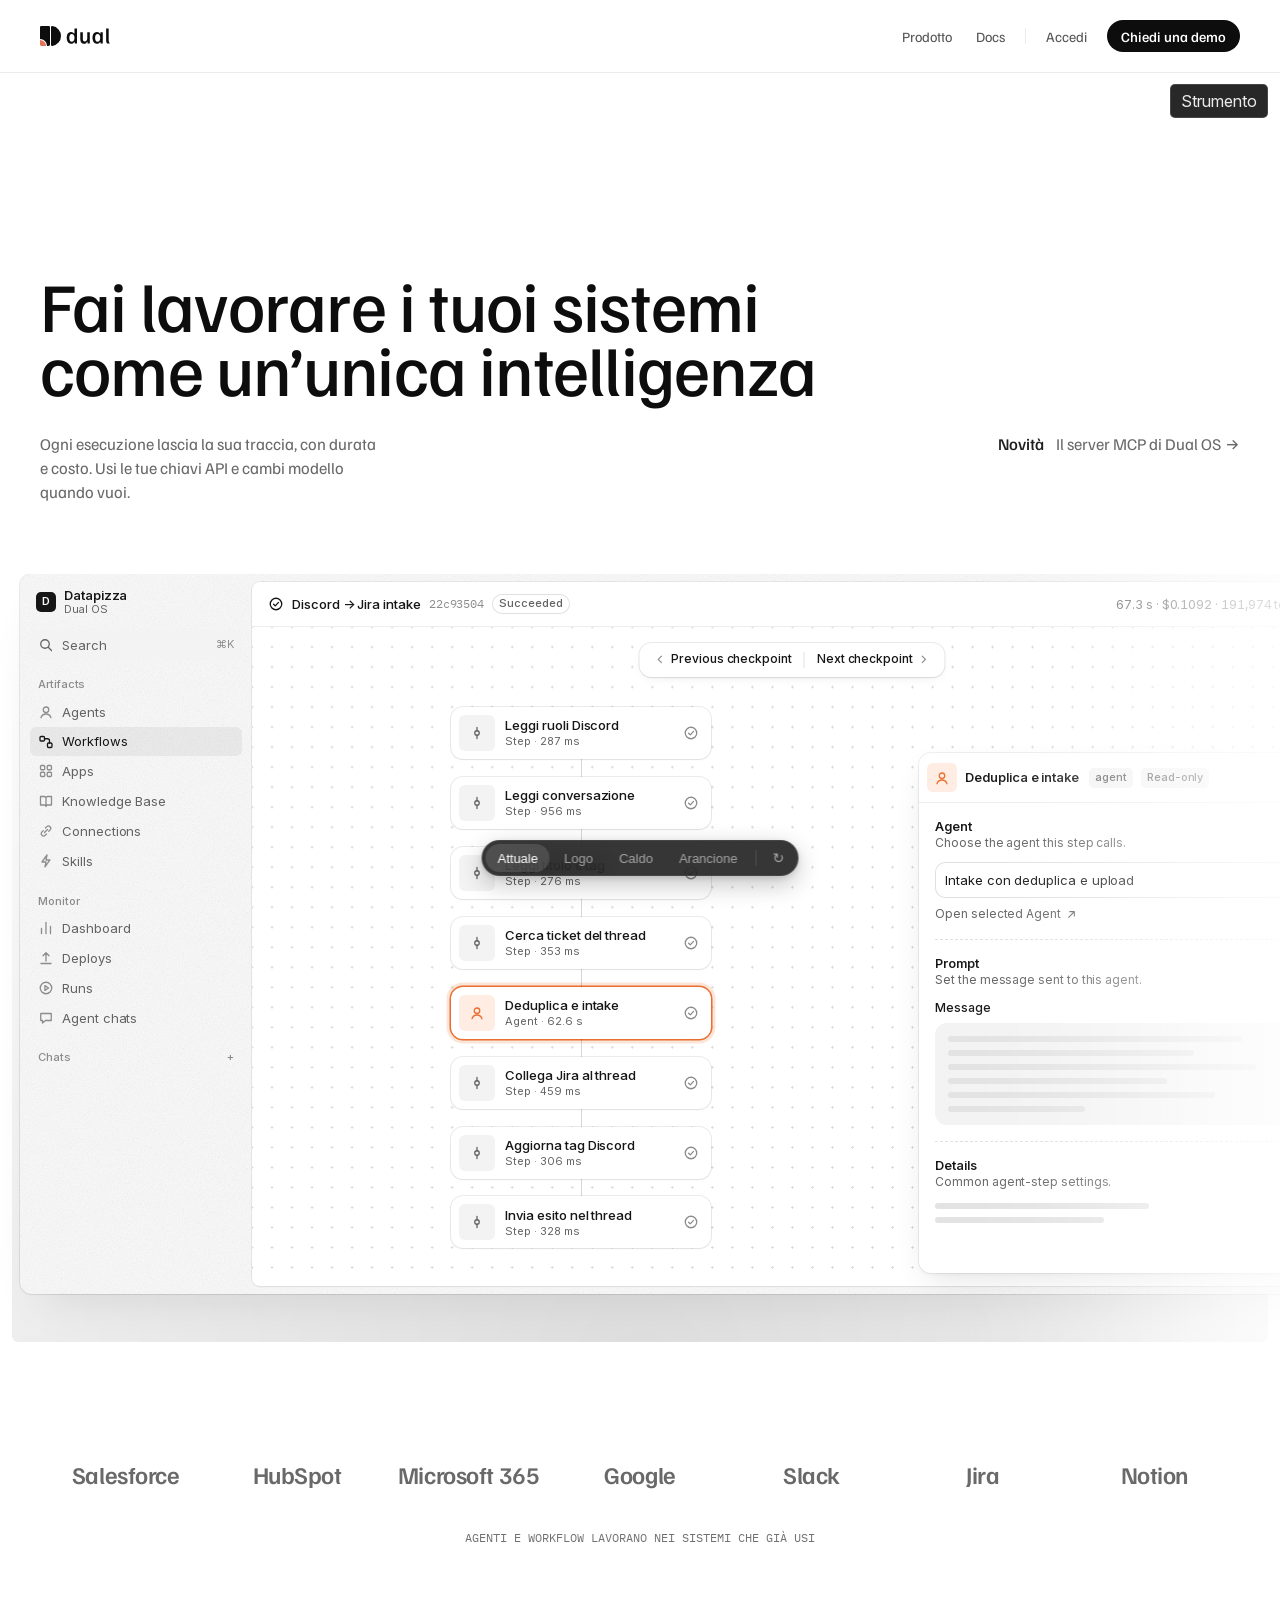
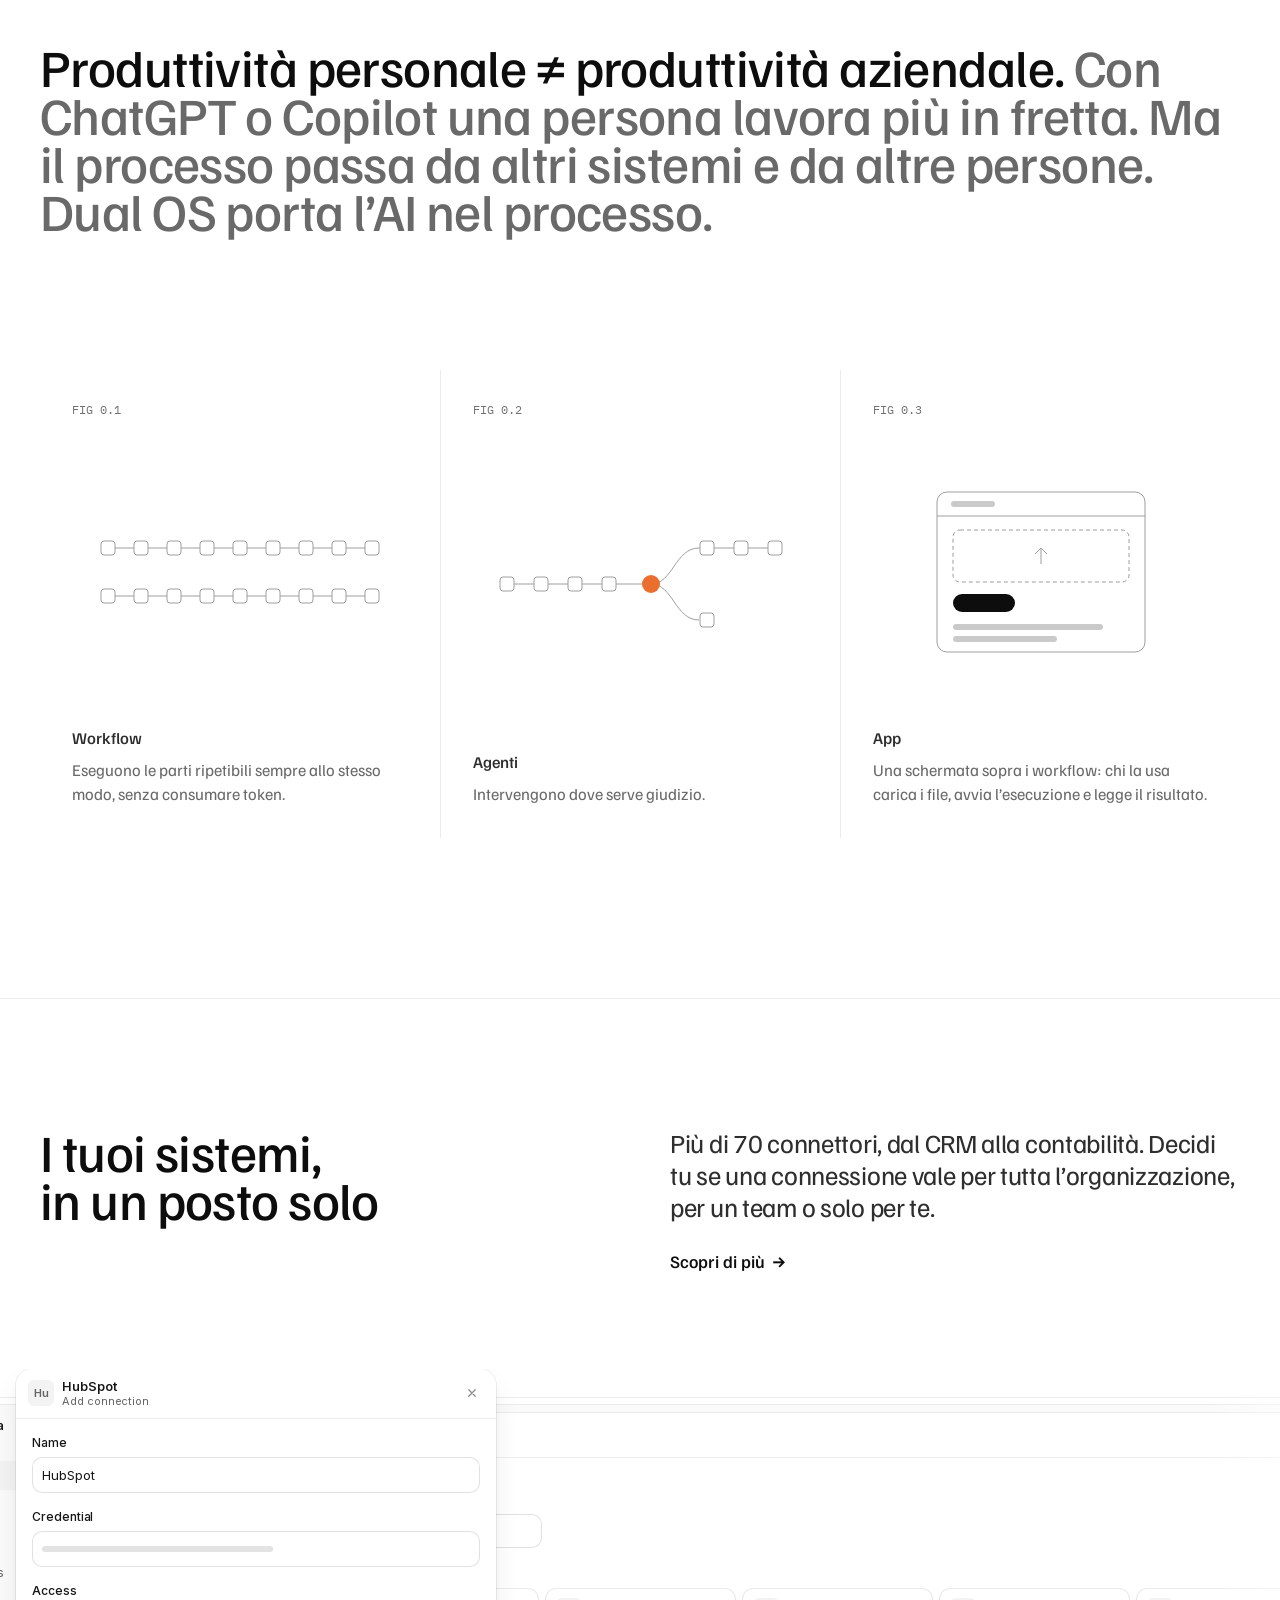
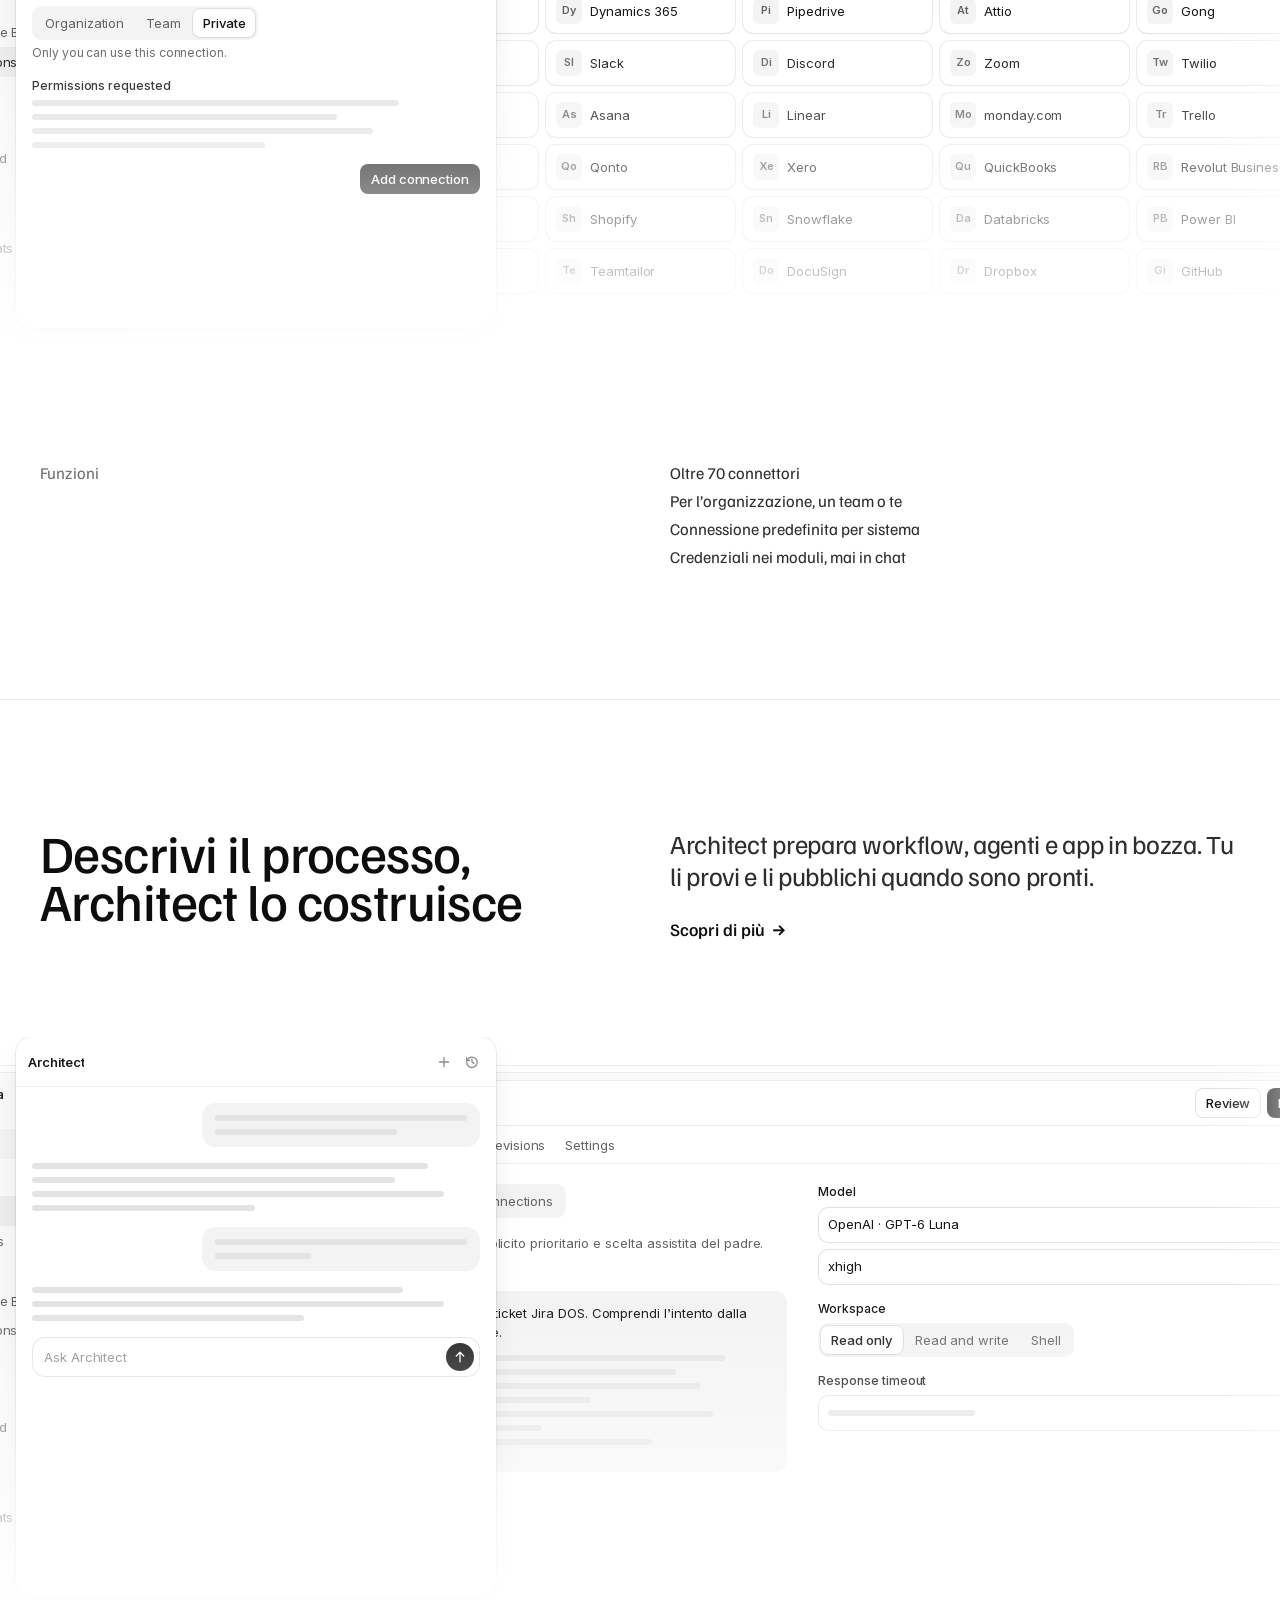
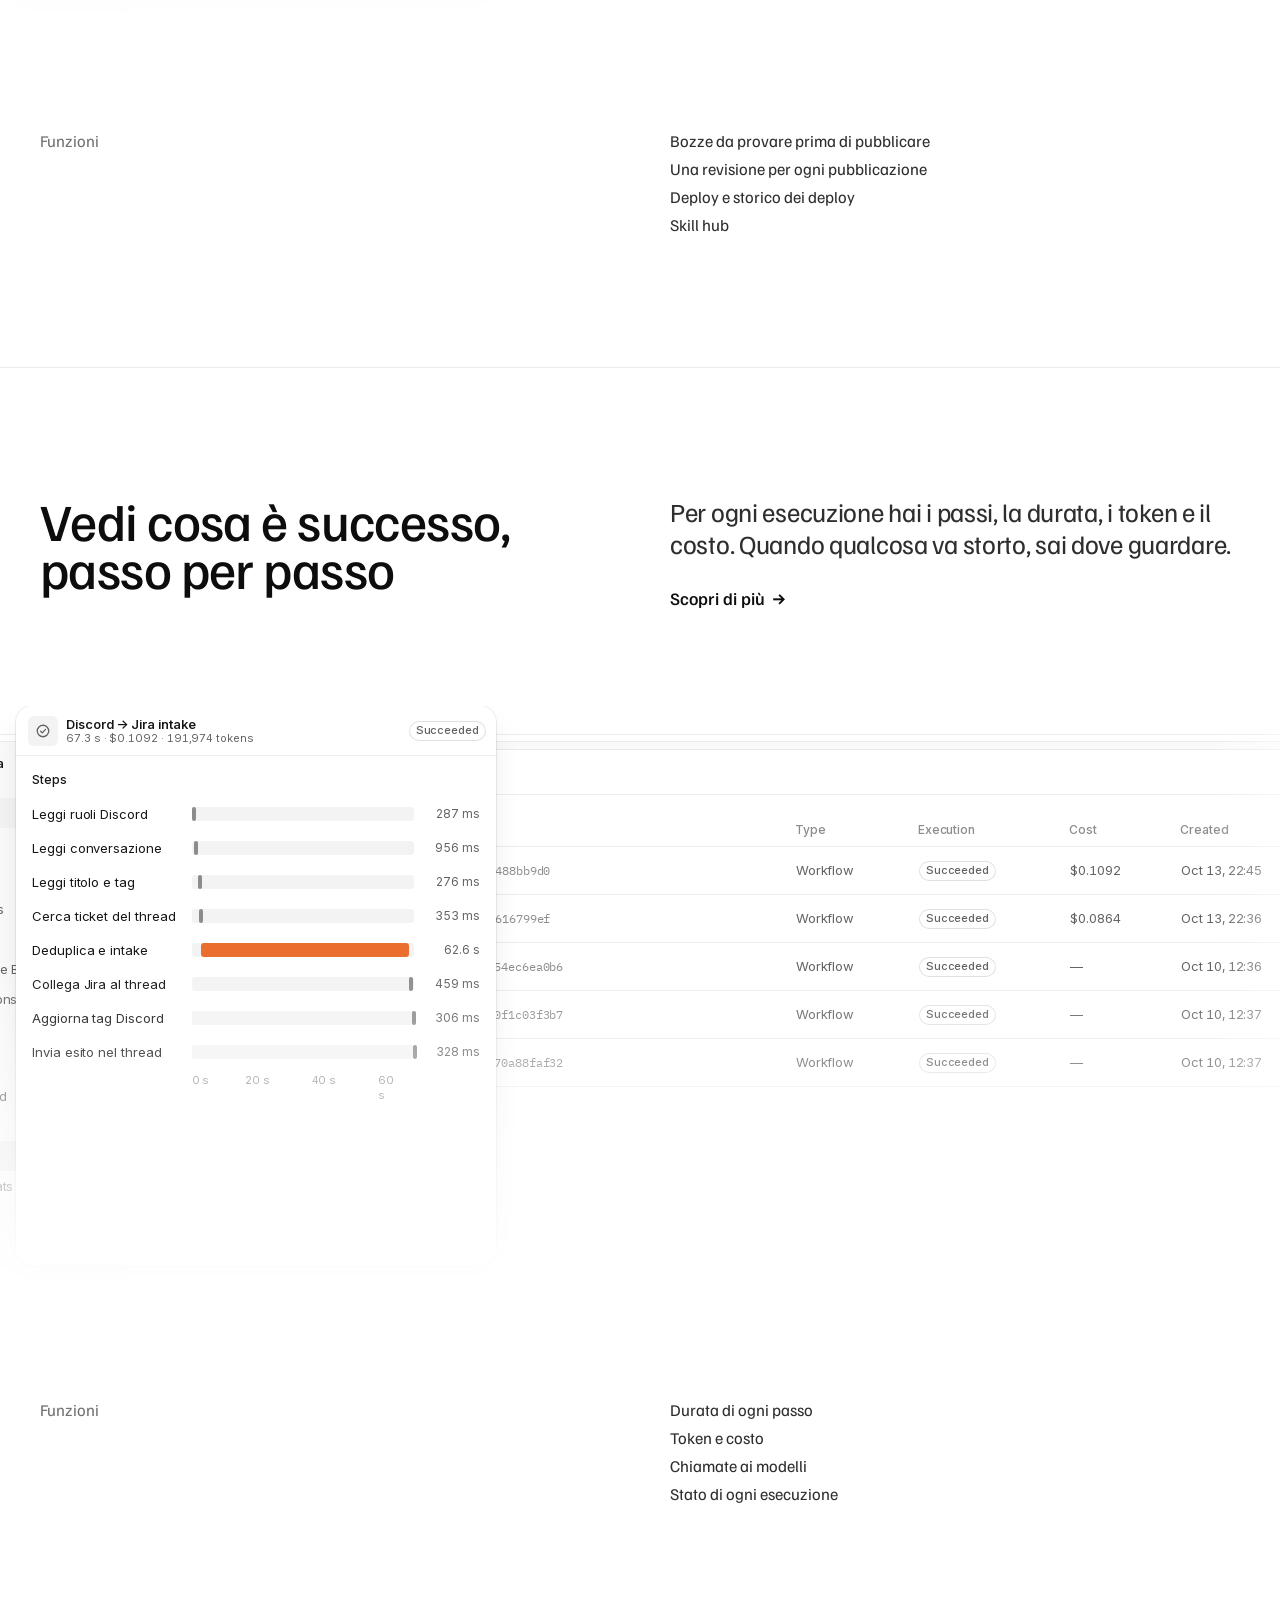
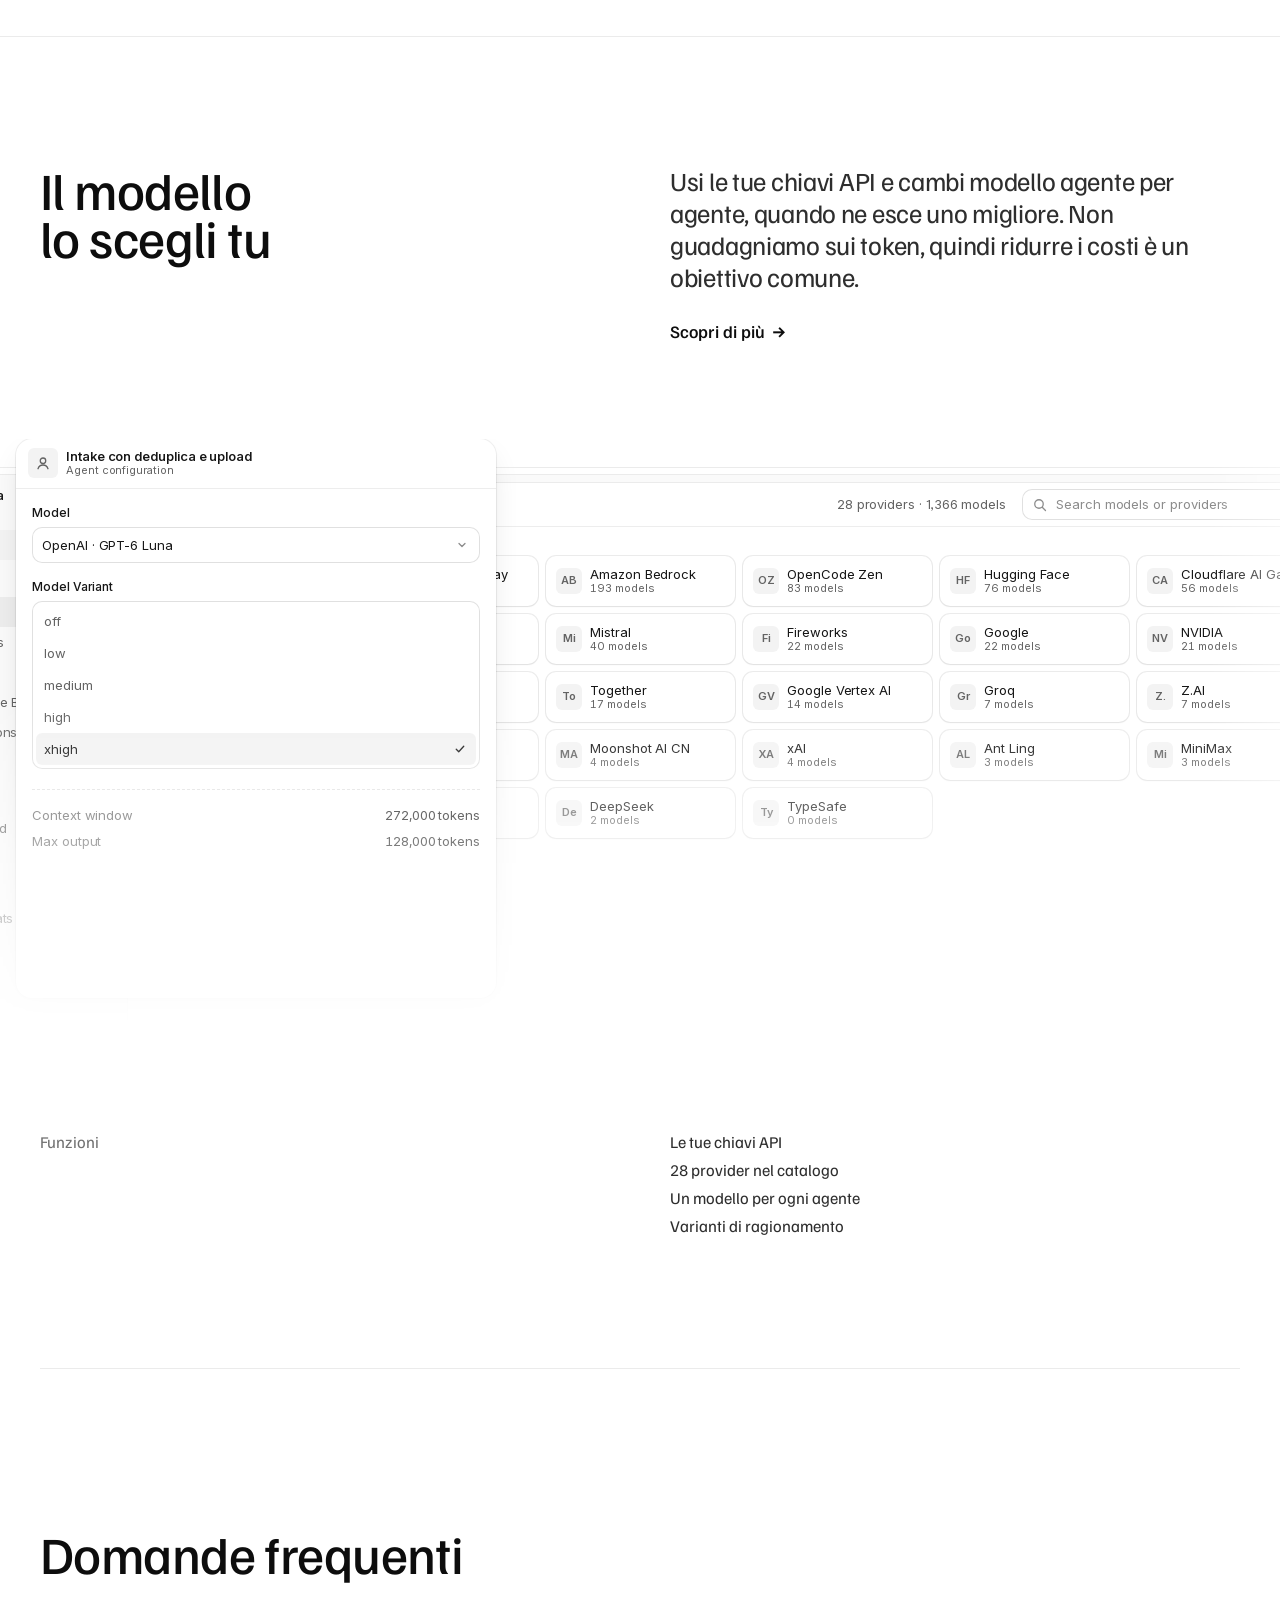
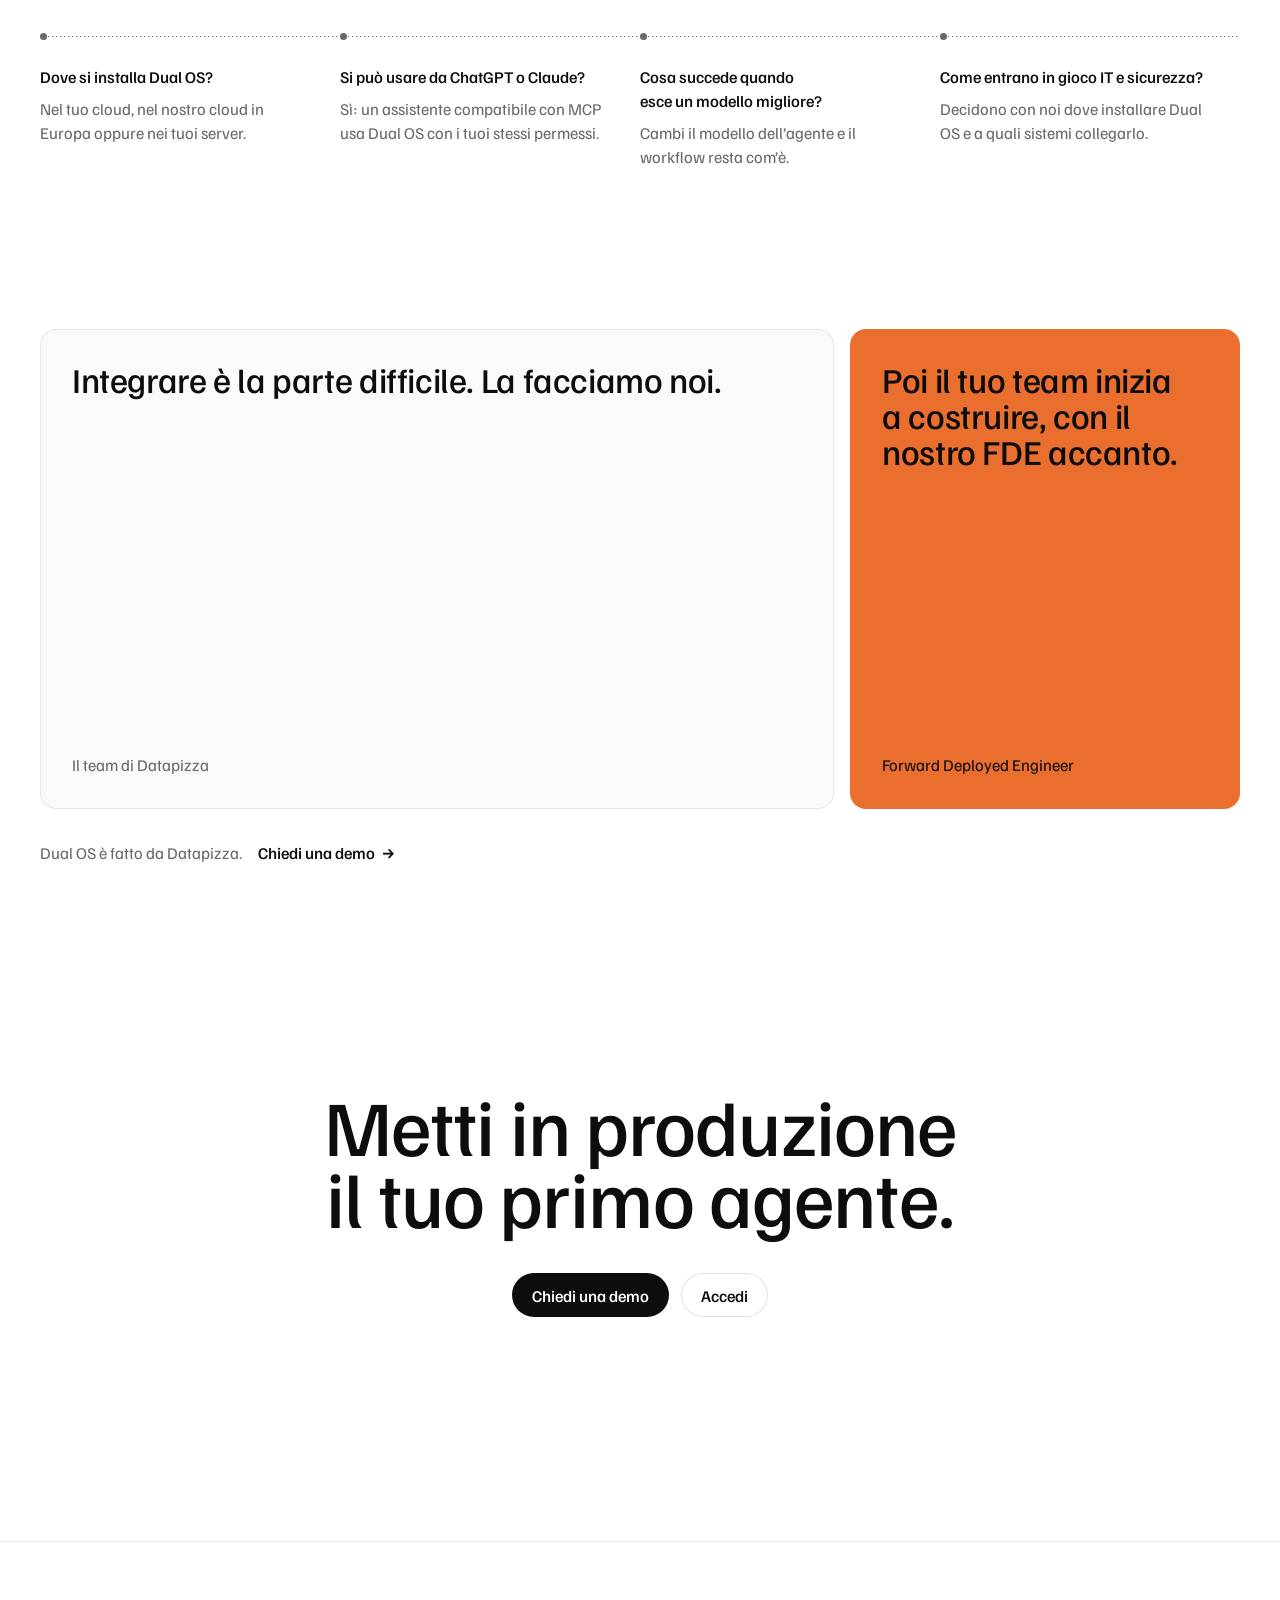
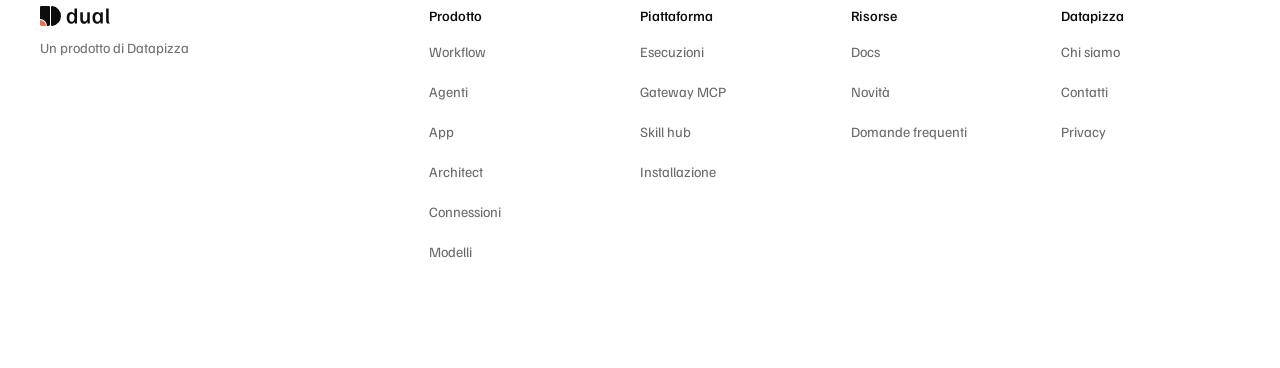
==== landing-v2-hero-editoriale.html @ 026168b7 "Landing V2 di Dual, versione Arancione (anteprima statica) Build del prototipo landing-v2-hero-edito" ====
<!doctype html>
<html lang="it">
  <head>
    <meta charset="utf-8" />
    <meta name="viewport" content="width=device-width, initial-scale=1, viewport-fit=cover" />
    <meta name="robots" content="noindex" />
    <title>Hero editoriale · Landing V2 (prototipo)</title>
    <!-- Scuro paints dark from the first frame, before the script and its CSS arrive: ?v= picks the
         palette and &modo= the mode as initialConfig does (config.ts lists the palettes in this
         order), and main.tsx keeps both in sync. Attuale's dark page is below the logo's black. -->
    <script>
      {
        const params = new URLSearchParams(location.search);
        const palettes = ["attuale", "logo", "caldo", "arancione"];
        const v = Number.parseInt(params.get("v") ?? "", 10);
        const index = Number.isNaN(v) ? 0 : v - 1;
        const html = document.documentElement;
        html.dataset.palette = palettes[((index % 4) + 4) % 4];
        html.dataset.mode = params.get("modo") === "scuro" ? "scuro" : "chiaro";
      }
    </script>
    <style>html[data-mode=scuro],html[data-mode=scuro] body{--lightningcss-light: ;--lightningcss-dark:initial;color-scheme:dark;background:oklch(18.2% 0 0)}html[data-mode=scuro][data-palette=attuale],html[data-mode=scuro][data-palette=attuale] body{background:oklch(13% 0 0)}</style>
    <link
      rel="preload"
      href="./assets/inter-vf-9uxIvICm.woff2"
      as="font"
      type="font/woff2"
      crossorigin
    />
    <link
      rel="preload"
      href="./assets/familjen-grotesk-vf-DQZ4Q8EK.woff2"
      as="font"
      type="font/woff2"
      crossorigin
    />
    <link
      rel="preload"
      href="./assets/ibm-plex-mono-400-DMJ8VG8y.woff2"
      as="font"
      type="font/woff2"
      crossorigin
    />
    <script type="module" crossorigin src="./assets/landing-v2-hero-editoriale-BZCnWfFM.js"></script>
    <link rel="stylesheet" crossorigin href="./assets/landing-v2-hero-editoriale-CfbALz8I.css">
  </head>
  <body>
    <div id="root"></div>
  </body>
</html>
---- assets/landing-v2-hero-editoriale-CfbALz8I.css ----
@font-face{font-family:Inter;font-style:normal;font-weight:100 900;font-display:swap;src:url(./inter-vf-9uxIvICm.woff2)format("woff2")}@font-face{font-family:Familjen Grotesk;font-style:normal;font-weight:400 700;font-display:swap;src:url(./familjen-grotesk-vf-DQZ4Q8EK.woff2)format("woff2")}@font-face{font-family:IBM Plex Mono;font-style:normal;font-weight:400;font-display:swap;src:url(./ibm-plex-mono-400-DMJ8VG8y.woff2)format("woff2")}*,:before,:after{box-sizing:border-box}html,body{background:#fff;margin:0}:root{--z-raised:1;--z-nav:2;--z-lab:10}body{-webkit-font-smoothing:antialiased;-moz-osx-font-smoothing:grayscale}.page{--bg:#fff;--ink:oklch(16% 0 0);--desc:oklch(52% 0 0);--nav:oklch(45% 0 0);--news-tag:oklch(24% 0 0);--hair:#00000014;--pill-bg:oklch(16% 0 0);--pill-hover:oklch(30% 0 0);--pill-ink:#fff;--floor-end:oklch(90% 0 0);--noise-blend:multiply;--noise-k:.3;--accent:oklch(68% .17 45);--logo-orange:oklch(68.3% .15 33);--frame-bg:oklch(98.5% 0 0);--frame-shadow:0 0 0 1px #00000014, 0 1px 2px #0000000a, 0 24px 48px -24px #0000001f;--panel-bg:#fff;--panel-shadow:0 0 0 1px #0000000f, 0 1px 2px #0000000a;--ui-ink:oklch(20% 0 0);--ui-muted:oklch(50% 0 0);--ui-faint:oklch(64% 0 0);--ui-line:#00000012;--ui-line-strong:#0000001f;--ui-fill:oklch(96.5% 0 0);--ui-hover:#0000000d;--ui-bar:oklch(91.5% 0 0);--ui-dot:#00000024;--edge:#00000029;--card-bg:#fff;--card-shadow:0 0 0 1px #00000014, 0 1px 2px #0000000d;--inspector-bg:#fff;--inspector-shadow:0 0 0 1px #0000000f, 0 2px 4px #0000000a, 0 12px 32px -8px #0000001f;background:var(--bg);min-height:100dvh;color:var(--ink);font-feature-settings:"cv01", "ss03";font-synthesis:none;font-family:Inter,ui-sans-serif,system-ui,sans-serif;overflow-x:clip}.page[data-mode=scuro]{--bg:oklch(13% 0 0);--ink:oklch(97.5% 0 0);--desc:oklch(65% 0 0);--nav:oklch(65% 0 0);--news-tag:oklch(87% 0 0);--hair:#ffffff14;--pill-bg:oklch(91% 0 0);--pill-hover:oklch(98% 0 0);--pill-ink:oklch(13% 0 0);--floor-end:oklch(86% 0 0);--noise-blend:overlay;--noise-k:1;--frame-bg:oklch(17.5% 0 0);--frame-shadow:0 0 0 1px #ffffff14;--panel-bg:#ffffff03;--panel-shadow:0 0 0 1px #ffffff0d, 0 0 0 2px #0003;--ui-ink:oklch(95% 0 0);--ui-muted:oklch(68% 0 0);--ui-faint:oklch(52% 0 0);--ui-line:#ffffff12;--ui-line-strong:#ffffff1f;--ui-fill:#ffffff0d;--ui-hover:#ffffff0f;--ui-bar:#ffffff17;--ui-dot:#ffffff17;--edge:#ffffff29;--card-bg:oklch(20% 0 0);--card-shadow:0 0 0 1px #ffffff14;--inspector-bg:oklch(20.5% 0 0);--inspector-shadow:0 0 0 1px #ffffff1f, 0 2px 32px #00000040}.page[data-face=familjen] .site,.page[data-face=titoli] :is(h1,h2,blockquote){font-feature-settings:normal;font-size-adjust:ex-height .546;font-family:Familjen Grotesk,ui-sans-serif,system-ui,sans-serif}.page:not([data-face=inter]) :is(.statement,.feature-head h2,.faq h2,.team-card blockquote,.prefooter h2){letter-spacing:-.012em;font-weight:470}.page[data-face=familjen] :is(.stage,.feature-visual){font-feature-settings:"cv01", "ss03";font-size-adjust:none;font-family:Inter,ui-sans-serif,system-ui,sans-serif}.page[data-face=familjen] :is(.caption,.fig-num){font-size-adjust:none}.shell{width:100%;max-width:1360px;padding:0 max(40px, env(safe-area-inset-right)) 0 max(40px, env(safe-area-inset-left));margin:0 auto}.nav{z-index:var(--z-nav);border-bottom:1px solid var(--hair);background:color-mix(in oklab, var(--bg) 80%, transparent);-webkit-backdrop-filter:blur(20px);backdrop-filter:blur(20px);height:73px;position:sticky;top:0}.nav-row{align-items:center;height:100%;display:flex}.wordmark{color:var(--ink);letter-spacing:-.02em;margin-right:auto;font-size:18px;font-weight:590;text-decoration:none}.wordmark.has-logo{width:fit-content;display:flex}.logo{width:auto;height:20px;display:block}.nav-links{align-items:center;display:flex}.nav-links a,.pill,.wordmark,.news{touch-action:manipulation;position:relative}.nav-links a:after,.pill:after{content:"";position:absolute;inset:-6px 0}.wordmark:after,.news:after{content:"";position:absolute}.wordmark:after{inset:-12px -8px}.news:after{inset:-10px -8px}.nav-links a{height:32px;color:var(--nav);align-items:center;padding:0 12px;font-size:13px;text-decoration:none;transition:color .15s ease-out;display:flex}.nav-rule{background:var(--hair);width:1px;height:16px;margin:0 8px}.pill{background:var(--pill-bg);height:32px;color:var(--pill-ink);border-radius:9999px;align-items:center;margin-left:8px;padding:0 14px;font-size:13px;font-weight:510;text-decoration:none;transition:background-color .15s ease-out,transform .15s ease-out;display:flex}.pill:active{transform:scale(.96)}.page a:focus-visible{outline:2px solid var(--ink);outline-offset:2px;border-radius:6px}.hero{padding-top:var(--top)}h1{color:var(--ink);font-size:var(--title-size);font-weight:var(--title-weight);letter-spacing:var(--tracking);text-wrap:balance;margin:0;line-height:1}.line{display:block}.band{margin-top:var(--band-gap);justify-content:space-between;align-items:baseline;gap:24px;font-size:15px;line-height:1.6;display:flex}.desc{max-width:37.5em;color:var(--desc);text-wrap:pretty;margin:0}.news{flex:none;align-items:baseline;gap:12px;text-decoration:none;display:flex}.news-tag{color:var(--news-tag);font-weight:510}.news-link{color:var(--desc);transition:color .15s ease-out}.news-arrow{margin-left:4px;transition:transform .15s ease-out;display:inline-block}@media (hover:hover) and (pointer:fine){.nav-links a:hover{color:var(--ink)}.pill:hover{background:var(--pill-hover)}.news:hover .news-link{color:var(--ink)}.news:hover .news-arrow{transform:translate(2px)}}.stage{margin-top:var(--preview-gap);font-size:var(--ui);padding-bottom:3.7em;position:relative;overflow:hidden}.floor{background:radial-gradient(52.53% 57.5% at 50% 100%, transparent 0%, color-mix(in oklab, var(--bg) 50%, transparent) 100%), linear-gradient(var(--bg) 10%, var(--floor-end) 100%);opacity:var(--floor);pointer-events:none;border-radius:6px;position:absolute;inset:0 12px}.fade{display:none}@media (width<=1359px){.fade{background:linear-gradient(90deg, transparent, color-mix(in oklab, var(--bg) 4%, transparent) 19%, color-mix(in oklab, var(--bg) 14%, transparent) 34%, color-mix(in oklab, var(--bg) 30%, transparent) 48%, color-mix(in oklab, var(--bg) 50%, transparent) 62%, color-mix(in oklab, var(--bg) 72%, transparent) 76%, color-mix(in oklab, var(--bg) 90%, transparent) 89%, var(--bg));width:min(360px,40%);opacity:var(--fade-right);pointer-events:none;display:block;position:absolute;top:0;bottom:0;right:0}}.preview{width:101.54em;height:55.38em;color:var(--ui-ink);letter-spacing:-.005em;pointer-events:none;-webkit-user-select:none;user-select:none;margin-left:-1.54em;font-size:1em;line-height:1.4;position:relative}.frame{isolation:isolate;background:var(--frame-bg);height:100%;box-shadow:var(--frame-shadow);border-radius:.923em;position:relative;overflow:hidden}.frame:before{content:"";z-index:-1;opacity:calc(var(--noise) * var(--noise-k));mix-blend-mode:var(--noise-blend);background-image:url("data:image/svg+xml,%3Csvg xmlns='http://www.w3.org/2000/svg' width='256' height='256'%3E%3Cfilter id='n'%3E%3CfeTurbulence type='fractalNoise' baseFrequency='.8' numOctaves='3' stitchTiles='stitch'/%3E%3CfeColorMatrix type='saturate' values='0'/%3E%3C/filter%3E%3Crect width='100%25' height='100%25' filter='url(%23n)'/%3E%3C/svg%3E");background-size:256px 256px;position:absolute;inset:0}.frame-content{grid-template-columns:17.85em 1fr;height:100%;display:grid}.ui-icon{fill:none;stroke:currentColor;stroke-width:1.3px;stroke-linecap:round;stroke-linejoin:round;flex:none;width:1.23em;height:1.23em}.side{padding:.92em .77em}.side ul{margin:0;padding:0;list-style:none}.ui-org{align-items:center;gap:.62em;height:2.46em;padding:0 .46em;display:flex}.ui-avatar{background:var(--ui-ink);width:1.82em;height:1.82em;color:var(--frame-bg);border-radius:.45em;place-items:center;font-size:.846em;font-weight:600;display:grid}.ui-org-name{line-height:1.2;display:grid}.ui-org-name strong{font-weight:560}.ui-org-name span{color:var(--ui-muted);font-size:.846em}.ui-search{background:var(--ui-fill);height:2.3em;color:var(--ui-muted);border-radius:.62em;align-items:center;gap:.62em;margin:.92em 0 .31em;padding:0 .62em;display:flex}.ui-search kbd{color:var(--ui-faint);font:inherit;margin-left:auto;font-size:.846em}.ui-group{color:var(--ui-faint);justify-content:space-between;margin:1.6em 0 .36em;padding:0 .73em;font-size:.846em;font-weight:510;display:flex}.ui-nav{height:2.3em;color:var(--ui-muted);border-radius:.46em;align-items:center;gap:.62em;padding:0 .62em;display:flex}.ui-nav .ui-icon{color:var(--ui-faint)}.ui-nav.active{background:var(--ui-hover);color:var(--ui-ink)}.ui-nav.active .ui-icon{color:var(--ui-ink)}.main{background:var(--panel-bg);min-width:0;box-shadow:var(--panel-shadow);border-radius:.615em;flex-direction:column;margin:.615em .615em .615em 0;display:flex;overflow:hidden}.run-head{border-bottom:1px solid var(--ui-line);flex:none;justify-content:space-between;align-items:center;gap:1em;height:3.46em;padding:0 1.23em;display:flex}.run-title{white-space:nowrap;align-items:center;gap:.62em;min-width:0;display:flex}.run-title strong{font-weight:510}.run-title code{color:var(--ui-faint);font-family:IBM Plex Mono,ui-monospace,monospace;font-size:.923em}.ui-badge{height:1.82em;box-shadow:inset 0 0 0 1px var(--ui-line-strong);color:var(--ui-muted);border-radius:999px;align-items:center;padding:0 .64em;font-size:.846em;font-weight:510;display:inline-flex}.run-facts{color:var(--ui-muted);font-variant-numeric:tabular-nums;white-space:nowrap}.canvas{background-image:radial-gradient(circle, var(--ui-dot) .077em, transparent .1em);background-position:.77em .77em;background-size:1.54em 1.54em;flex:1;position:relative}.debugger{background:var(--card-bg);box-shadow:var(--card-shadow), 0 4px 12px -4px #00000014;border-radius:1em;align-items:center;gap:.17em;padding:.25em;font-size:.923em;display:flex;position:absolute;top:1.33em;left:50%;transform:translate(-50%)}.ui-button{height:2.33em;color:var(--ui-ink);white-space:nowrap;border-radius:.75em;align-items:center;gap:.33em;padding:0 .83em;font-weight:510;display:inline-flex}.ui-button .ui-icon{color:var(--ui-faint)}.debugger-rule{background:var(--ui-line-strong);width:1px;height:1.33em}.flow{gap:1.38em;width:20em;margin:0;padding:0;list-style:none;display:grid;position:absolute;top:6.15em;left:calc(50% - 16.2em);transform:translate(-50%)}.node{background:var(--card-bg);height:4em;box-shadow:var(--card-shadow);border-radius:.92em;align-items:center;gap:.77em;padding:0 .92em 0 .62em;display:flex;position:relative}.node+.node:before{content:"";background:var(--edge);width:1px;height:1.38em;position:absolute;bottom:100%;left:50%}.node-op{background:var(--ui-fill);width:2.77em;height:2.77em;color:var(--ui-muted);border-radius:.3em;flex:none;place-items:center;display:grid}.node .node-op{border-radius:.46em}.node-text{min-width:0;line-height:1.3;display:grid}.node-text strong{text-overflow:ellipsis;white-space:nowrap;font-weight:510;overflow:hidden}.node-text span{color:var(--ui-muted);font-variant-numeric:tabular-nums;font-size:.846em}.node-status{color:var(--ui-faint);margin-left:auto;display:flex}.node.selected{box-shadow:0 0 0 1.5px var(--accent), 0 0 0 4.5px color-mix(in oklab, var(--accent) 18%, transparent)}.node.selected .node-op{background:color-mix(in oklab, var(--accent) 14%, var(--card-bg));color:var(--accent)}.inspector{background:var(--inspector-bg);width:30.77em;height:40em;box-shadow:var(--inspector-shadow);border-radius:.923em;flex-direction:column;display:flex;position:absolute;top:13.77em;right:1.6em;overflow:hidden}.inspector-head{border-bottom:1px solid var(--ui-line);flex:none;align-items:center;gap:.62em;height:3.85em;padding:0 .77em 0 .62em;display:flex}.inspector-head .node-op{background:color-mix(in oklab, var(--accent) 14%, var(--inspector-bg));width:2.3em;height:2.3em;color:var(--accent);border-radius:.46em}.inspector-head strong{margin-right:.15em;font-weight:560}.ui-tag{background:var(--ui-fill);height:1.82em;color:var(--ui-muted);border-radius:.45em;align-items:center;padding:0 .55em;font-size:.846em;font-weight:510;display:inline-flex}.inspector-close{width:2.15em;height:2.15em;color:var(--ui-faint);place-items:center;margin-left:auto;display:grid}.inspector-body{padding:0 1.23em}.inspector-body section{padding:1.08em 0 1.23em}.inspector-body section+section{border-top:1px dashed var(--ui-line-strong)}.inspector-body p{margin:0}.field-title{font-weight:560}.field-hint{color:var(--ui-muted);margin-top:.15em;font-size:.923em}.ui-select{height:2.77em;box-shadow:inset 0 0 0 1px var(--ui-line-strong);border-radius:.77em;justify-content:space-between;align-items:center;margin-top:.77em;padding:0 .77em;display:flex}.ui-select .ui-icon{color:var(--ui-faint)}.ui-link{color:var(--ui-muted);align-items:center;gap:.31em;margin-top:.69em;font-size:.923em;display:inline-flex}.ui-link .ui-icon{width:1.08em;height:1.08em}.field-label{font-size:.923em;font-weight:510;margin-top:.92em!important}.ui-textarea{background:var(--ui-fill);border-radius:.92em;margin-top:.46em;padding:1em;display:block}.ui-lines{gap:.62em;display:grid}.inspector-body section>.ui-lines{margin-top:.92em}.ui-lines span{background:var(--ui-bar);border-radius:999px;height:.46em;display:block}@media (prefers-reduced-motion:no-preference){.frame,.floor{animation:fade calc(.55s * var(--slow)) ease calc(.4s * var(--slow)) both}.line{animation:rise var(--dur) var(--ease) both;animation-delay:calc(.66s * var(--slow) + var(--i) * var(--stagger))}.band{animation:rise var(--dur) var(--ease) both;animation-delay:calc(.78s * var(--slow) + 2 * var(--stagger))}.frame-content{animation:fade calc(1.5s * var(--slow)) ease calc(1.5s * var(--slow)) both}.inspector{animation:pop calc(.25s * var(--slow)) cubic-bezier(.23, 1, .32, 1) calc(4s * var(--slow)) both}}@keyframes fade{0%{opacity:0}}@keyframes rise{0%{opacity:0;filter:blur(var(--blur));transform:translateY(var(--rise))}}@keyframes pop{0%{opacity:0;filter:blur(1.7px);transform:translateY(10px)}}@media (width<=1280px){.desc{max-width:378px}}@media (width<=1024px){.band{flex-direction:column;gap:20px}}@media (width<=640px){.shell{padding:0 max(24px, env(safe-area-inset-right)) 0 max(24px, env(safe-area-inset-left))}.nav{height:64px}.nav-links a:not([href=\#accedi]),.nav-rule{display:none}.hero{padding-top:calc(var(--top) * .7)}h1{max-width:360px;font-size:calc(var(--title-size) * .594);line-height:1.1}.line{display:inline}.band{margin-top:calc(var(--band-gap) * .6)}.desc{max-width:320px}.stage{margin-top:calc(var(--preview-gap) * .68);font-size:calc(var(--ui) * .5)}.preview{margin-left:-6px}.inspector{display:none}}.lab,.lab-toggle{--lightningcss-light: ;--lightningcss-dark:initial;color-scheme:dark;cursor:auto;font:12px/1.4 ui-sans-serif,system-ui,-apple-system,sans-serif}.lab{z-index:var(--z-lab);color:#ececec;background:#161616f5;border-radius:10px;width:280px;max-height:calc(100dvh - 96px);padding:12px 14px 14px;position:fixed;top:84px;right:12px;overflow:auto;box-shadow:0 0 0 1px #ffffff14,0 10px 40px #0000004d}.lab button,.lab-toggle{color:inherit;font:inherit;cursor:pointer;touch-action:manipulation;background:#ffffff0f;border:1px solid #ffffff24;border-radius:5px;padding:4px 8px;transition:background-color .15s ease-out}.lab-toggle{z-index:var(--z-lab);color:#ececec;background:#161616eb;padding:6px 10px;position:fixed;top:84px;right:12px}@media (hover:hover) and (pointer:fine){.lab button:hover,.lab-toggle:hover{background:#ffffff1f}.lab .lab-save:hover{background:#fff}}.lab button:focus-visible,.lab-toggle:focus-visible,.lab input:focus-visible,.lab select:focus-visible{outline-offset:2px;outline:2px solid #ffffff80}.lab-head,.lab-actions{align-items:center;gap:8px;display:flex}.lab-head{justify-content:space-between}.lab fieldset{border:0;border-top:1px solid #ffffff1a;margin:12px 0 0;padding:8px 0 0}.lab legend{color:#ececec8c;letter-spacing:.04em;text-transform:uppercase;padding:0;font-size:11px}.knob{grid-template-columns:1fr 56px;align-items:center;gap:0 8px;margin-top:6px;display:grid}.knob label{grid-column:1/-1}.knob input[type=range]{accent-color:#ececec;width:100%;margin:0}.knob output{font-variant-numeric:tabular-nums;text-align:right;font-family:ui-monospace,monospace}.knob select{color:inherit;font:inherit;background:#ffffff0f;border:1px solid #ffffff24;border-radius:5px;grid-column:1/-1;padding:3px 4px}.lab-actions{flex-wrap:wrap;margin-top:14px}.lab .lab-save{color:#161616;background:#ececec;border-color:#ececec;font-weight:600}.lab-status{color:#ecececb3;overflow-wrap:anywhere;margin:6px 0 0}.lab-saved p{color:#ececec8c;letter-spacing:.04em;text-transform:uppercase;margin:12px 0 4px;font-size:11px}.lab-saved ul{gap:4px;margin:0;padding:0;list-style:none;display:grid}.lab-saved button{text-align:left;justify-content:space-between;width:100%;display:flex}.lab-saved button span{color:#ececec80;font-family:ui-monospace,monospace}@media (width<=640px){.lab{width:auto;max-height:60dvh;top:72px;left:8px;right:8px}.lab-toggle{top:72px}}@media (prefers-reduced-motion:reduce){.pill,.news-link,.news-arrow,.nav-links a{transition:none}}.proto-picker{z-index:2147483647;-webkit-backdrop-filter:blur(12px)saturate(1.4);backdrop-filter:blur(12px)saturate(1.4);-webkit-font-smoothing:antialiased;-webkit-user-select:none;user-select:none;background:#0a0a0ad1;border-radius:999px;align-items:center;gap:2px;padding:4px;font-family:-apple-system,BlinkMacSystemFont,Segoe UI,sans-serif;font-size:13px;line-height:1;display:flex;position:fixed;bottom:24px;left:50%;transform:translate(-50%);box-shadow:inset 0 0 0 1px #ffffff14,0 8px 24px #0000003d,0 2px 6px #0000001f}.proto-picker-highlight{will-change:transform;background:#ffffff1f;border-radius:999px;height:28px;position:absolute;top:4px;left:0}.proto-picker[data-ready] .proto-picker-highlight{transition:transform .25s cubic-bezier(.23,1,.32,1),width .25s cubic-bezier(.23,1,.32,1)}@media (prefers-reduced-motion:reduce){.proto-picker[data-ready] .proto-picker-highlight{transition:none}}.proto-picker-item{color:#ffffff8c;height:28px;font:inherit;cursor:pointer;background:0 0;border:0;border-radius:999px;align-items:center;padding:0 12px;transition:color .15s ease-out;display:flex;position:relative}.proto-picker-item:hover{color:#ffffffd9}.proto-picker-item:active{transform:scale(.97)}.proto-picker-item:focus-visible{outline-offset:2px;outline:2px solid #fff6}.proto-picker-item[data-active]{color:#fff}.proto-picker-divider{background:#ffffff1f;width:1px;height:16px;margin:0 4px}.proto-picker-replay{padding:0 10px;font-size:14px}.proto-picker[data-position=top]{top:24px;bottom:auto}.page{--text-2:oklch(30% 0 0);--text-3:var(--desc);--text-4:oklch(55% 0 0);--art:oklch(70% 0 0);--on-accent:oklch(16% 0 0)}.page[data-mode=scuro]{--text-2:oklch(87% 0 0);--text-3:oklch(65% 0 0);--text-4:oklch(58% 0 0);--art:oklch(45% 0 0)}.page [id]{scroll-margin-top:88px}.sr-only{clip-path:inset(50%);white-space:nowrap;border:0;width:1px;height:1px;margin:-1px;padding:0;position:absolute;overflow:hidden}.site[data-intro=off] :is(.frame,.floor,.line,.band,.frame-content,.inspector){animation:none}.systems{padding-top:112px}.systems-row{height:40px;color:var(--text-3);letter-spacing:-.02em;text-align:center;white-space:nowrap;grid-template-columns:repeat(7,minmax(0,1fr));align-items:center;margin:0;padding:0;font-size:22px;font-weight:600;list-style:none;display:grid}.caption{color:var(--text-4);text-align:center;text-transform:uppercase;text-wrap:balance;margin:36px 0 0;font-family:IBM Plex Mono,ui-monospace,monospace;font-size:12px;line-height:1.333}.statement{max-width:1250px;color:var(--text-3);letter-spacing:-.022em;text-wrap:pretty;margin:0;padding-top:96px;font-size:48px;font-weight:510;line-height:1}.statement-lead{color:var(--ink)}.figs{padding-top:136px;padding-bottom:160px}.fig-grid{grid-template-columns:repeat(3,minmax(0,1fr));margin:0;padding:0;list-style:none;display:grid}.fig{flex-direction:column;height:468px;padding:32px;display:flex}.fig+.fig{border-left:1px solid var(--hair)}.fig-num{color:var(--text-4);text-transform:uppercase;margin:0;font-family:IBM Plex Mono,ui-monospace,monospace;font-size:12px;line-height:1.333}.fig-art{flex:1;place-items:center;min-height:0;display:grid}.art{pointer-events:none;-webkit-user-select:none;user-select:none;width:100%;max-width:320px;height:auto;display:block}.art-line,.art-box,.art-drop{fill:none;stroke:var(--art);stroke-width:1px;vector-effect:non-scaling-stroke}.art-box{fill:var(--bg)}.art-drop{stroke-dasharray:4 3}.art-bar{fill:color-mix(in oklab, var(--art) 55%, transparent)}.art-ink{fill:var(--ink)}.art-agent{fill:var(--accent)}.fig h3,.fig-text{max-width:368px;margin:0;font-size:15px;line-height:1.6}.fig h3{color:var(--text-2);text-wrap:balance;font-weight:510}.fig-text{color:var(--text-3);text-wrap:pretty;margin-top:8px}.feature{border-top:1px solid var(--hair);padding:128px 0}.feature-inner{flex-direction:column;display:flex}.feature-head,.feature-list{grid-template-columns:minmax(0,672fr) minmax(0,608fr);display:grid}.feature-head h2,.faq h2{color:var(--ink);letter-spacing:-.022em;text-wrap:balance;margin:0;font-size:48px;font-weight:510;line-height:1}.feature-copy p{max-width:566px;color:var(--text-2);letter-spacing:-.012em;text-wrap:pretty;margin:0;font-size:24px;line-height:1.33}.more{color:var(--ink);touch-action:manipulation;align-items:center;font-size:16px;font-weight:510;line-height:1.5;text-decoration:none;display:inline-flex;position:relative}.more:after{content:"";position:absolute;inset:-10px -6px}.feature-copy .more{margin-top:26px}.more-arrow{margin-left:6px;transition:transform .15s ease-out;display:inline-block}.feature-visual{font-size:var(--ui);margin-top:96px}.feature-list{padding-top:36px}.feature-label{color:var(--text-4);margin:0;font-size:15px;line-height:1.867}.feature-list ul{color:var(--text-2);grid-template-rows:repeat(2,auto);grid-template-columns:repeat(2,minmax(0,1fr));grid-auto-flow:column;margin:0;padding:0;font-size:15px;line-height:1.867;list-style:none;display:grid}.feature-list li:nth-child(n+3){border-left:1px solid var(--hair);padding-left:32px}.rule{background:var(--hair);height:1px}.screen{width:113.69em;color:var(--ui-ink);letter-spacing:-.005em;pointer-events:none;-webkit-user-select:none;user-select:none;-webkit-mask-composite:source-in;margin-left:-11.69em;padding-top:2.15em;line-height:1.4;position:relative;-webkit-mask-image:linear-gradient(#000 0% 40%,#0000 90%),linear-gradient(90deg,#0000,#000 8em calc(100% - 12em),#0000);mask-image:linear-gradient(#000 0% 40%,#0000 90%),linear-gradient(90deg,#0000,#000 8em calc(100% - 12em),#0000);-webkit-mask-composite:source-in;mask-composite:intersect}.screen-frame{height:48.15em;box-shadow:inset 0 0 0 1px var(--hair);border-radius:1.69em;padding:.615em}.screen-panel{background:var(--frame-bg);height:100%;box-shadow:0 0 0 1px var(--hair);border-radius:.92em .92em 0 0;grid-template-columns:17.85em 1fr;display:grid;overflow:hidden}.scr-main{background:var(--panel-bg);min-width:0;box-shadow:var(--panel-shadow);border-radius:.615em .615em 0 0;flex-direction:column;margin:.615em .615em 0 0;display:flex;overflow:hidden}.scr-head{border-bottom:1px solid var(--ui-line);flex:none;justify-content:space-between;align-items:center;gap:1em;height:3.46em;padding:0 1.23em;display:flex}.scr-crumb,.scr-name{white-space:nowrap;align-items:center;gap:.46em;display:inline-flex}.scr-crumb{color:var(--ui-muted)}.scr-name{gap:.62em}.scr-name strong,.scr-title{font-weight:560}.scr-actions{align-items:center;gap:.46em;display:flex}.scr-button{height:2.31em;box-shadow:inset 0 0 0 1px var(--ui-line-strong);white-space:nowrap;border-radius:.62em;align-items:center;padding:0 .85em;font-weight:510;display:inline-flex}.scr-button.primary{background:var(--ui-ink);box-shadow:none;color:var(--frame-bg)}.scr-body{flex:1;min-height:0;padding:1.54em 1.85em}.scr-body>.scr-title{font-size:1.23em;display:block}.scr-search{max-width:30em;height:2.62em;box-shadow:inset 0 0 0 1px var(--ui-line-strong);color:var(--ui-faint);border-radius:.77em;align-items:center;gap:.62em;margin-top:1.08em;padding:0 .77em;display:flex}.scr-head .scr-search{width:24em;height:2.31em;margin:0}.scr-count{color:var(--ui-muted);white-space:nowrap;margin-right:.77em}.scr-body>.ui-group:first-child{margin-top:0}.scr-catalog{grid-template-columns:repeat(6,minmax(0,1fr));gap:.62em;margin:.62em 0 0;padding:0;list-style:none;display:grid}.scr-catalog li{background:var(--card-bg);height:3.38em;box-shadow:var(--card-shadow);white-space:nowrap;border-radius:.77em;align-items:center;gap:.62em;padding:0 .77em;display:flex;overflow:hidden}.scr-catalog.providers li{height:3.85em}.scr-mono{background:var(--ui-fill);width:2.36em;height:2.36em;color:var(--ui-muted);letter-spacing:0;border-radius:.55em;flex:none;place-items:center;font-size:.846em;font-weight:600;display:grid}.provider-text{min-width:0;line-height:1.25;display:grid}.provider-text span{color:var(--ui-muted);font-variant-numeric:tabular-nums;font-size:.846em}.scr-tabs{border-bottom:1px solid var(--ui-line);flex:none;gap:1.54em;height:2.92em;padding:0 1.23em;display:flex}.scr-tabs span{color:var(--ui-muted);border-bottom:1.5px solid #0000;align-items:center;margin-bottom:-1px;display:flex}.scr-tabs .on{border-bottom-color:var(--ui-ink);color:var(--ui-ink);font-weight:510}.scr-split{grid-template-columns:minmax(0,1.25fr) minmax(0,1fr);gap:2.46em;display:grid}.scr-segment{background:var(--ui-fill);border-radius:.77em;gap:.15em;padding:.23em;display:inline-flex}.scr-segment span{height:2.15em;color:var(--ui-muted);white-space:nowrap;border-radius:.55em;align-items:center;padding:0 .77em;display:inline-flex}.scr-segment .on{background:var(--card-bg);box-shadow:var(--card-shadow);color:var(--ui-ink);font-weight:510}.scr-subtabs{margin-bottom:1.23em}.scr-desc{color:var(--ui-muted);margin:0 0 1.23em}.scr-field+.scr-field{margin-top:1.23em}.scr-label{margin:0 0 .46em;font-size:.923em;font-weight:510}.scr-label+.ui-select{margin-top:0}.ui-select+.ui-select{margin-top:.46em}.scr-field .field-hint{margin-top:.46em;display:block}.scr-input{height:2.77em;box-shadow:inset 0 0 0 1px var(--ui-line-strong);border-radius:.77em;align-items:center;padding:0 .77em;display:flex}.scr-input .ui-lines{width:100%}.scr-textarea{background:var(--ui-fill);border-radius:.92em;gap:.92em;padding:1em;display:grid}.scr-prompt{line-height:1.5}.scr-table{border-collapse:collapse;font-variant-numeric:tabular-nums;white-space:nowrap;width:100%}.scr-table th,.scr-table td{border-bottom:1px solid var(--ui-line);text-align:left;padding:0 .92em}.scr-table th{height:2.62em;color:var(--ui-faint);font-size:.923em;font-weight:510}.scr-table td{height:3.69em;color:var(--ui-muted)}.scr-table td strong{color:var(--ui-ink);margin-right:.62em;font-weight:510}.scr-table code{color:var(--ui-faint);font-family:IBM Plex Mono,ui-monospace,monospace;font-size:.923em}.scr-card{z-index:var(--z-raised);background:var(--inspector-bg);width:36.92em;height:43em;box-shadow:var(--inspector-shadow);border-radius:1.23em;flex-direction:column;display:flex;position:absolute;top:0;left:9.85em;overflow:hidden}.card-head{border-bottom:1px solid var(--ui-line);flex:none;align-items:center;gap:.62em;height:3.85em;padding:0 .77em 0 .92em;display:flex}.card-head .node-op{border-radius:.46em;width:2.3em;height:2.3em}.card-head-text{min-width:0;line-height:1.25;display:grid}.card-head-text strong{text-overflow:ellipsis;white-space:nowrap;font-weight:560;overflow:hidden}.card-head-text span{color:var(--ui-muted);font-variant-numeric:tabular-nums;white-space:nowrap;font-size:.846em}.card-head .ui-badge,.card-tools{margin-left:auto}.card-tools{color:var(--ui-faint);gap:.92em;padding-right:.46em;display:flex}.card-body{padding:1.23em}.card-foot{justify-content:flex-end;padding:0 1.23em;display:flex}.chat{flex-direction:column;gap:1.23em;display:flex}.bubble{width:92%;display:block}.bubble.mine{background:var(--ui-fill);border-radius:1.08em;align-self:flex-end;width:62%;padding:.92em 1em}.composer{width:100%;height:3.08em;box-shadow:inset 0 0 0 1px var(--ui-line-strong);color:var(--ui-faint);border-radius:1em;justify-content:space-between;align-items:center;padding:0 .46em 0 .92em;display:flex}.composer-send{background:var(--ui-ink);width:2.15em;height:2.15em;color:var(--frame-bg);border-radius:999px;place-items:center;display:grid}.trace{margin:.62em 0 0;padding:0;list-style:none;display:grid}.trace li{grid-template-columns:11.5em minmax(0,1fr) 4.3em;align-items:center;gap:.77em;height:2.62em;display:grid}.trace-name{text-overflow:ellipsis;white-space:nowrap;overflow:hidden}.trace-track{background:var(--ui-fill);border-radius:.23em;height:1.08em;position:relative}.trace-bar{background:var(--ui-faint);border-radius:.23em;min-width:.31em;position:absolute;top:0;bottom:0}.trace .agent .trace-bar{background:var(--accent)}.trace-time{color:var(--ui-muted);font-variant-numeric:tabular-nums;text-align:right;font-size:.923em}.trace .trace-axis{height:2em}.trace-scale{grid-column:2;height:100%;position:relative}.trace-scale span{color:var(--ui-faint);font-variant-numeric:tabular-nums;font-size:.846em;position:absolute;top:.31em;transform:translate(-50%)}.trace-scale span:first-child{transform:none}.scr-options{box-shadow:inset 0 0 0 1px var(--ui-line-strong);border-radius:.77em;margin:0;padding:.31em;list-style:none}.scr-options li{height:2.46em;color:var(--ui-muted);border-radius:.46em;justify-content:space-between;align-items:center;padding:0 .62em;display:flex}.scr-options .on{background:var(--ui-hover);color:var(--ui-ink)}.scr-facts{border-top:1px dashed var(--ui-line-strong);grid-template-columns:auto 1fr;gap:.62em 1.23em;margin:1.54em 0 0;padding-top:1.23em;display:grid}.scr-facts dt{color:var(--ui-muted)}.scr-facts dd{font-variant-numeric:tabular-nums;text-align:right;margin:0}.faq{padding-top:160px}.faq-row{grid-template-columns:repeat(4,minmax(0,1fr));row-gap:48px;margin:56px 0 0;padding:0;list-style:none;display:grid}.faq-row li{background:linear-gradient(90deg, var(--text-4) 1px, transparent 1px) 0 3px / 4px 1px repeat-x;padding:32px 32px 0 0;position:relative}.faq-row li:before{content:"";background:var(--text-3);border-radius:999px;width:7px;height:7px;position:absolute;top:0;left:0}.faq-row h3,.faq-row p{margin:0;font-size:15px;line-height:1.6}.faq-row h3{color:var(--ink);text-wrap:balance;font-weight:510}.faq-row p{color:var(--text-3);text-wrap:pretty;margin-top:8px}.team{padding-top:160px}.team-cards{grid-template-columns:minmax(0,880fr) minmax(0,432fr);gap:16px;display:grid}.team-card{background:var(--frame-bg);height:480px;box-shadow:inset 0 0 0 1px var(--hair);border-radius:16px;flex-direction:column;justify-content:space-between;margin:0;padding:32px;display:flex}.team-card blockquote{max-width:720px;color:var(--ink);letter-spacing:-.022em;text-wrap:balance;margin:0;font-size:32px;font-weight:510;line-height:1.125}.team-card figcaption{color:var(--text-3);font-size:15px;line-height:1.6}.team-card.accent{background:var(--accent);box-shadow:none}.team-card.accent blockquote,.team-card.accent figcaption{color:var(--on-accent)}.team-line{color:var(--text-3);flex-wrap:wrap;align-items:baseline;gap:4px 16px;margin:32px 0 0;font-size:15px;line-height:1.6;display:flex}.team-line .more{font-size:15px;line-height:1.6}.prefooter{text-align:center;padding-top:224px;padding-bottom:224px}.prefooter h2{max-width:722px;color:var(--ink);letter-spacing:-.022em;text-wrap:balance;margin:0 auto;font-size:72px;font-weight:510;line-height:1}.prefooter-actions{flex-wrap:wrap;justify-content:center;gap:12px;margin-top:40px;display:flex}.button{height:44px;box-shadow:inset 0 0 0 1px var(--ui-line-strong);color:var(--ink);touch-action:manipulation;border-radius:9999px;align-items:center;padding:0 20px;font-size:15px;font-weight:510;text-decoration:none;transition:background-color .15s ease-out,transform .15s ease-out;display:inline-flex}.button.primary{background:var(--pill-bg);box-shadow:none;color:var(--pill-ink)}.button:active{transform:scale(.96)}.footer{border-top:1px solid var(--hair);padding:64px 0 96px}.footer-grid{grid-template-columns:minmax(0,2fr) repeat(4,minmax(0,1fr));gap:32px;display:grid}.footer-brand p{color:var(--text-4);margin:12px 0 0;font-size:13px;line-height:1.538}.footer-head{color:var(--ink);margin:0;font-size:13px;font-weight:510;line-height:1.538}.footer ul{margin:6px 0 0;padding:0;list-style:none;display:grid}.footer li a{color:var(--text-3);padding:10px 0;font-size:13px;line-height:1.538;text-decoration:none;transition:color .15s ease-out;display:inline-block;position:relative}.footer li a:after{content:"";position:absolute;inset:0 -8px}@media (pointer:coarse){.footer ul{margin-top:4px}.footer li a{padding:12px 0}.footer li a:after{inset:0 -10px}}@media (hover:hover) and (pointer:fine){.more:hover .more-arrow{transform:translate(2px)}.button:hover{background:var(--ui-hover)}.button.primary:hover{background:var(--pill-hover)}.footer li a:hover{color:var(--ink)}}@media (prefers-reduced-motion:reduce){.more:hover .more-arrow,.button:active{transform:none}}@media (width<=1359px){.feature-list ul{grid-template-rows:none;grid-template-columns:1fr;grid-auto-flow:row}.feature-list li:nth-child(n+3){border-left:0;padding-left:0}}@media (width<=1024px){.systems-row{flex-wrap:wrap;justify-content:center;gap:16px 40px;height:auto;font-size:20px;display:flex}.statement,.feature-head h2,.faq h2{font-size:40px}.figs{padding-top:112px;padding-bottom:128px}.fig{height:420px;padding:24px}.feature{padding:96px 0}.feature-head,.feature-list{column-gap:32px}.faq-row{grid-template-columns:repeat(2,minmax(0,1fr))}.footer-grid{grid-template-columns:repeat(4,minmax(0,1fr))}.footer-brand{grid-column:1/-1}}@media (width<=640px){.page [id]{scroll-margin-top:80px}.systems{padding-top:72px}.systems-row{gap:12px 28px;font-size:17px}.statement{letter-spacing:-.012em;padding-top:72px;font-size:24px;line-height:1.33}.figs{padding-top:72px;padding-bottom:96px}.fig-grid{grid-template-columns:1fr}.fig{height:auto;padding:24px 0 32px}.fig+.fig{border-top:1px solid var(--hair);border-left:0}.fig-art{padding:24px 0}.feature{padding:72px 0}.feature-head,.feature-list{grid-template-columns:1fr}.feature-head{gap:12px;margin-top:40px}.feature-head h2,.faq h2{letter-spacing:-.012em;font-size:24px;line-height:1.33}.feature-copy p{letter-spacing:0;font-size:15px;line-height:1.6}.feature-copy .more{margin-top:16px;font-size:15px;line-height:1.6}.feature-visual{font-size:calc(var(--ui) * .5);order:-1;margin-top:0}.feature-list{padding-top:28px}.faq{padding-top:96px}.faq-row{grid-template-columns:1fr;row-gap:32px;margin-top:32px}.faq-row li{padding-right:0}.team{padding-top:96px}.team-cards{grid-template-columns:1fr}.team-card{gap:48px;height:auto;min-height:280px;padding:24px}.team-card blockquote{font-size:24px;line-height:1.167}.prefooter{padding-top:128px;padding-bottom:128px}.prefooter h2{font-size:38px;line-height:1.1}.footer{padding:48px 0 64px}.footer-grid{grid-template-columns:repeat(2,minmax(0,1fr));row-gap:40px}}.page[data-mode=chiaro]:not([data-palette=attuale]){--ink:oklch(18.2% 0 0);--pill-bg:oklch(18.2% 0 0);--accent:var(--logo-orange);--on-accent:oklch(18.2% 0 0)}.page[data-mode=scuro]:not([data-palette=attuale]){--bg:oklch(18.2% 0 0);--pill-ink:oklch(18.2% 0 0);--accent:var(--logo-orange);--on-accent:oklch(18.2% 0 0);--frame-bg:oklch(21.5% 0 0);--card-bg:oklch(24.5% 0 0);--inspector-bg:oklch(25% 0 0);--ui-faint:oklch(55% 0 0);--text-4:oklch(62% 0 0);--art:oklch(47% 0 0)}.page[data-mode=chiaro][data-palette=caldo]{--desc:oklch(52% .014 33);--nav:oklch(45% .012 33);--news-tag:oklch(24% .008 33);--pill-hover:oklch(30% .01 33);--floor-end:oklch(90% .006 33);--text-2:oklch(30% .01 33);--text-4:oklch(55% .014 33);--art:oklch(70% .012 33)}.page[data-mode=scuro][data-palette=caldo]{--desc:oklch(65% .012 33);--nav:oklch(65% .012 33);--news-tag:oklch(87% .006 33);--pill-bg:oklch(91% .005 33);--pill-hover:oklch(98% .002 33);--floor-end:oklch(86% .006 33);--text-2:oklch(87% .006 33);--text-3:oklch(65% .012 33);--text-4:oklch(63% .012 33);--art:oklch(47% .01 33)}.page[data-mode][data-palette=arancione]{--pill-bg:var(--logo-orange);--pill-hover:oklch(72% .135 33);--pill-ink:oklch(18.2% 0 0)}.page[data-palette=arancione] ::selection{background:color-mix(in oklab, var(--logo-orange) 30%, transparent)}
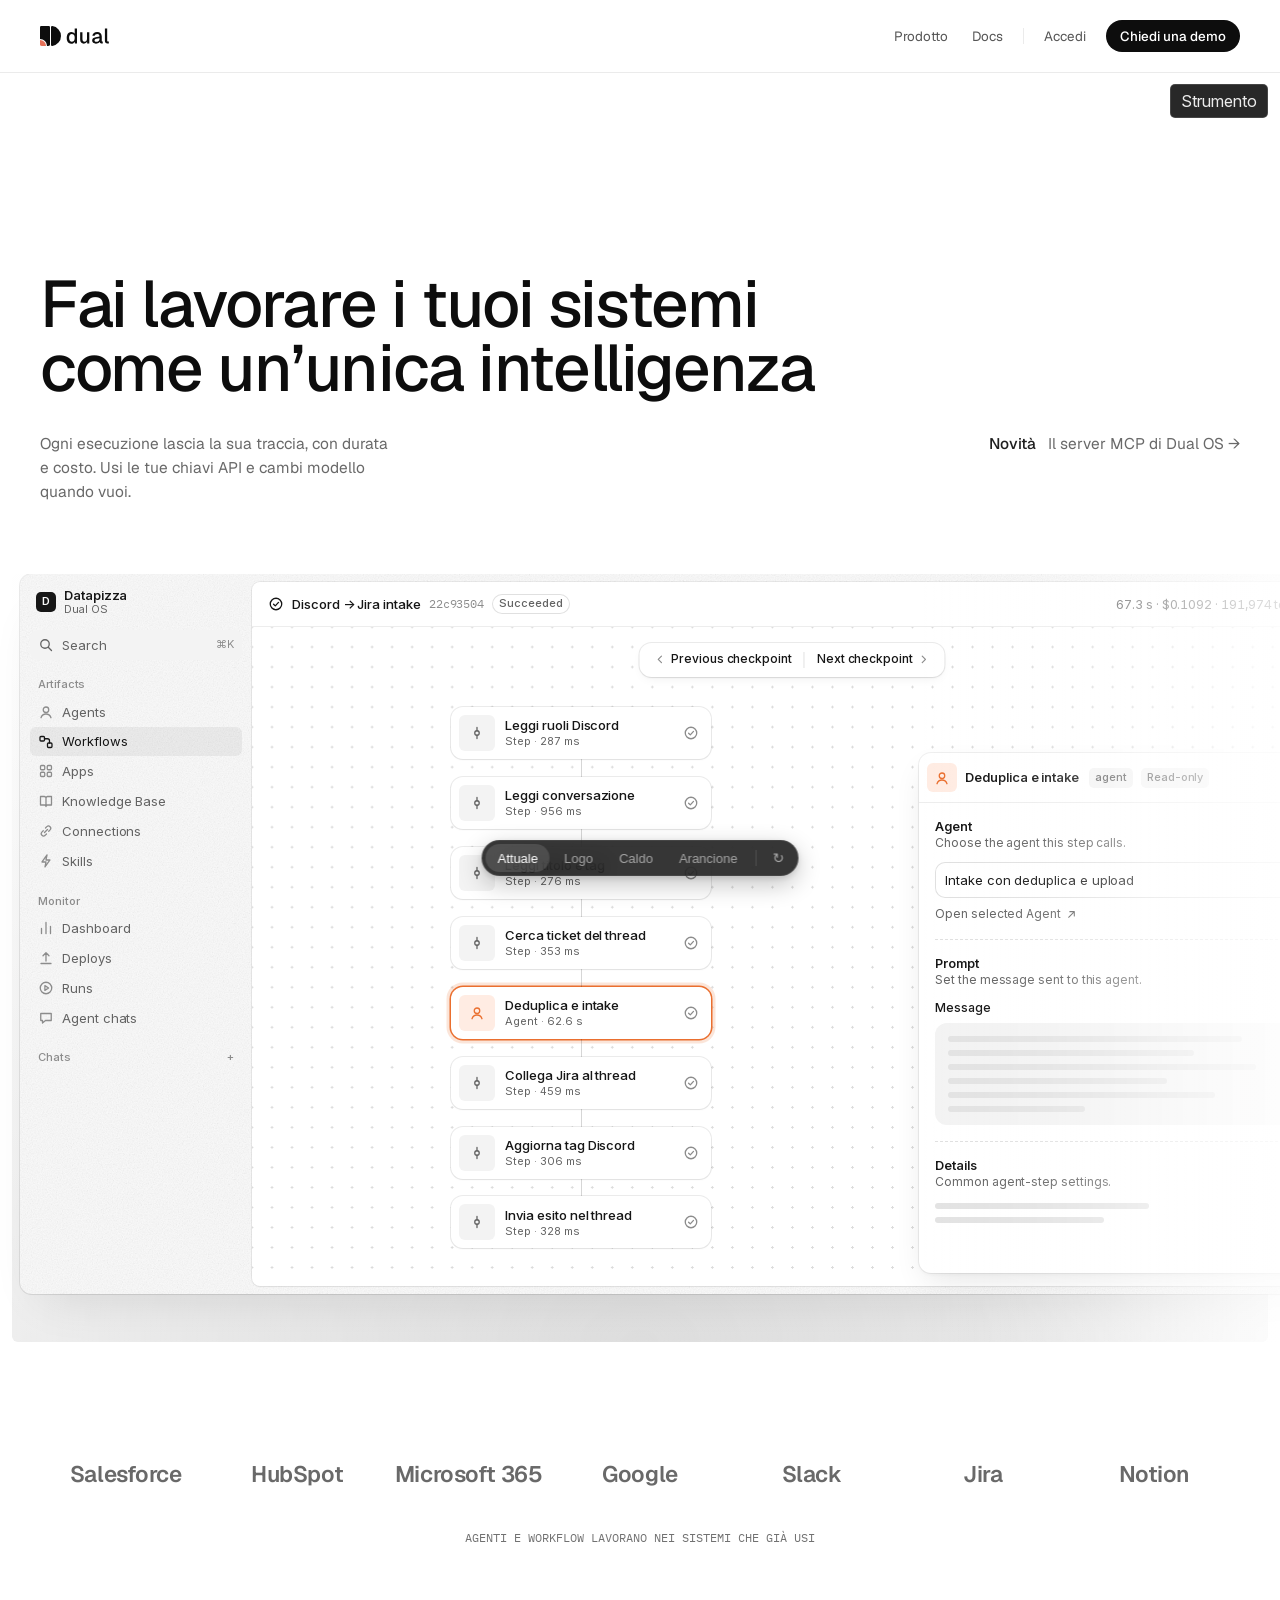
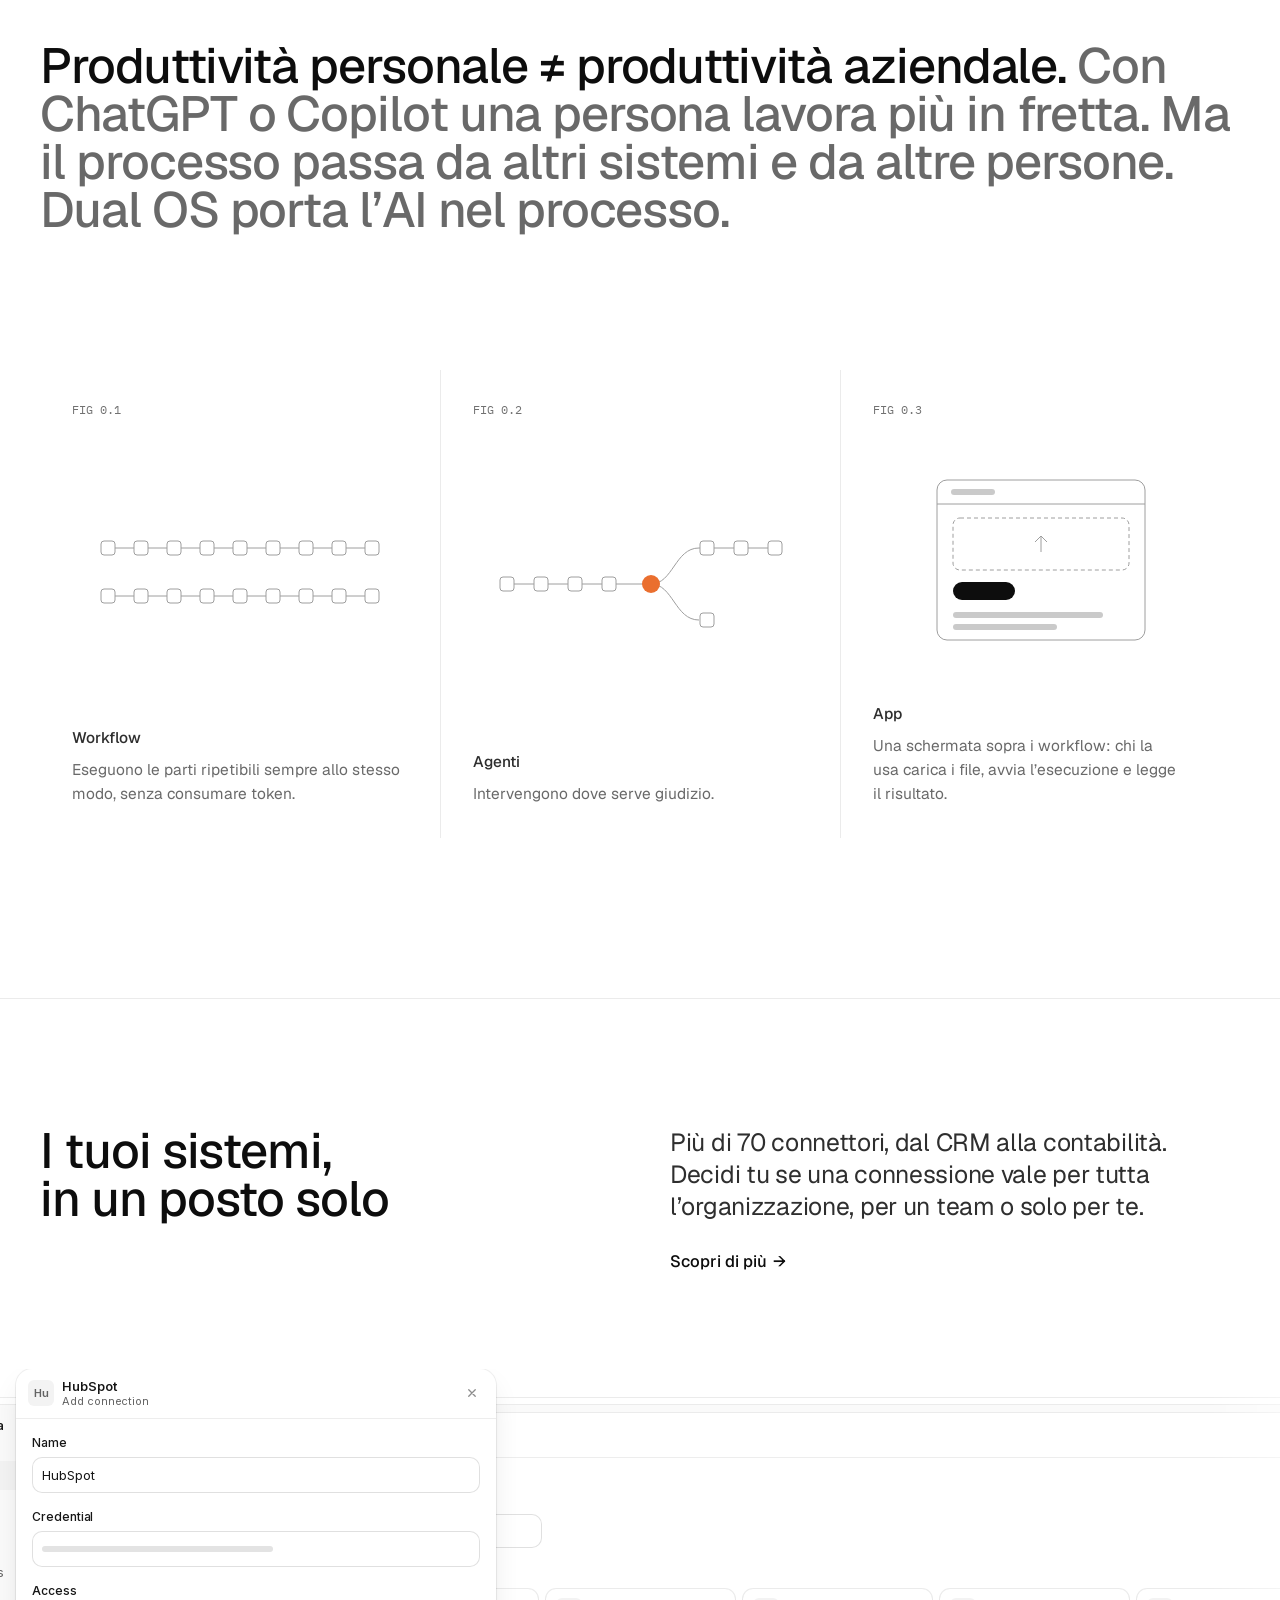
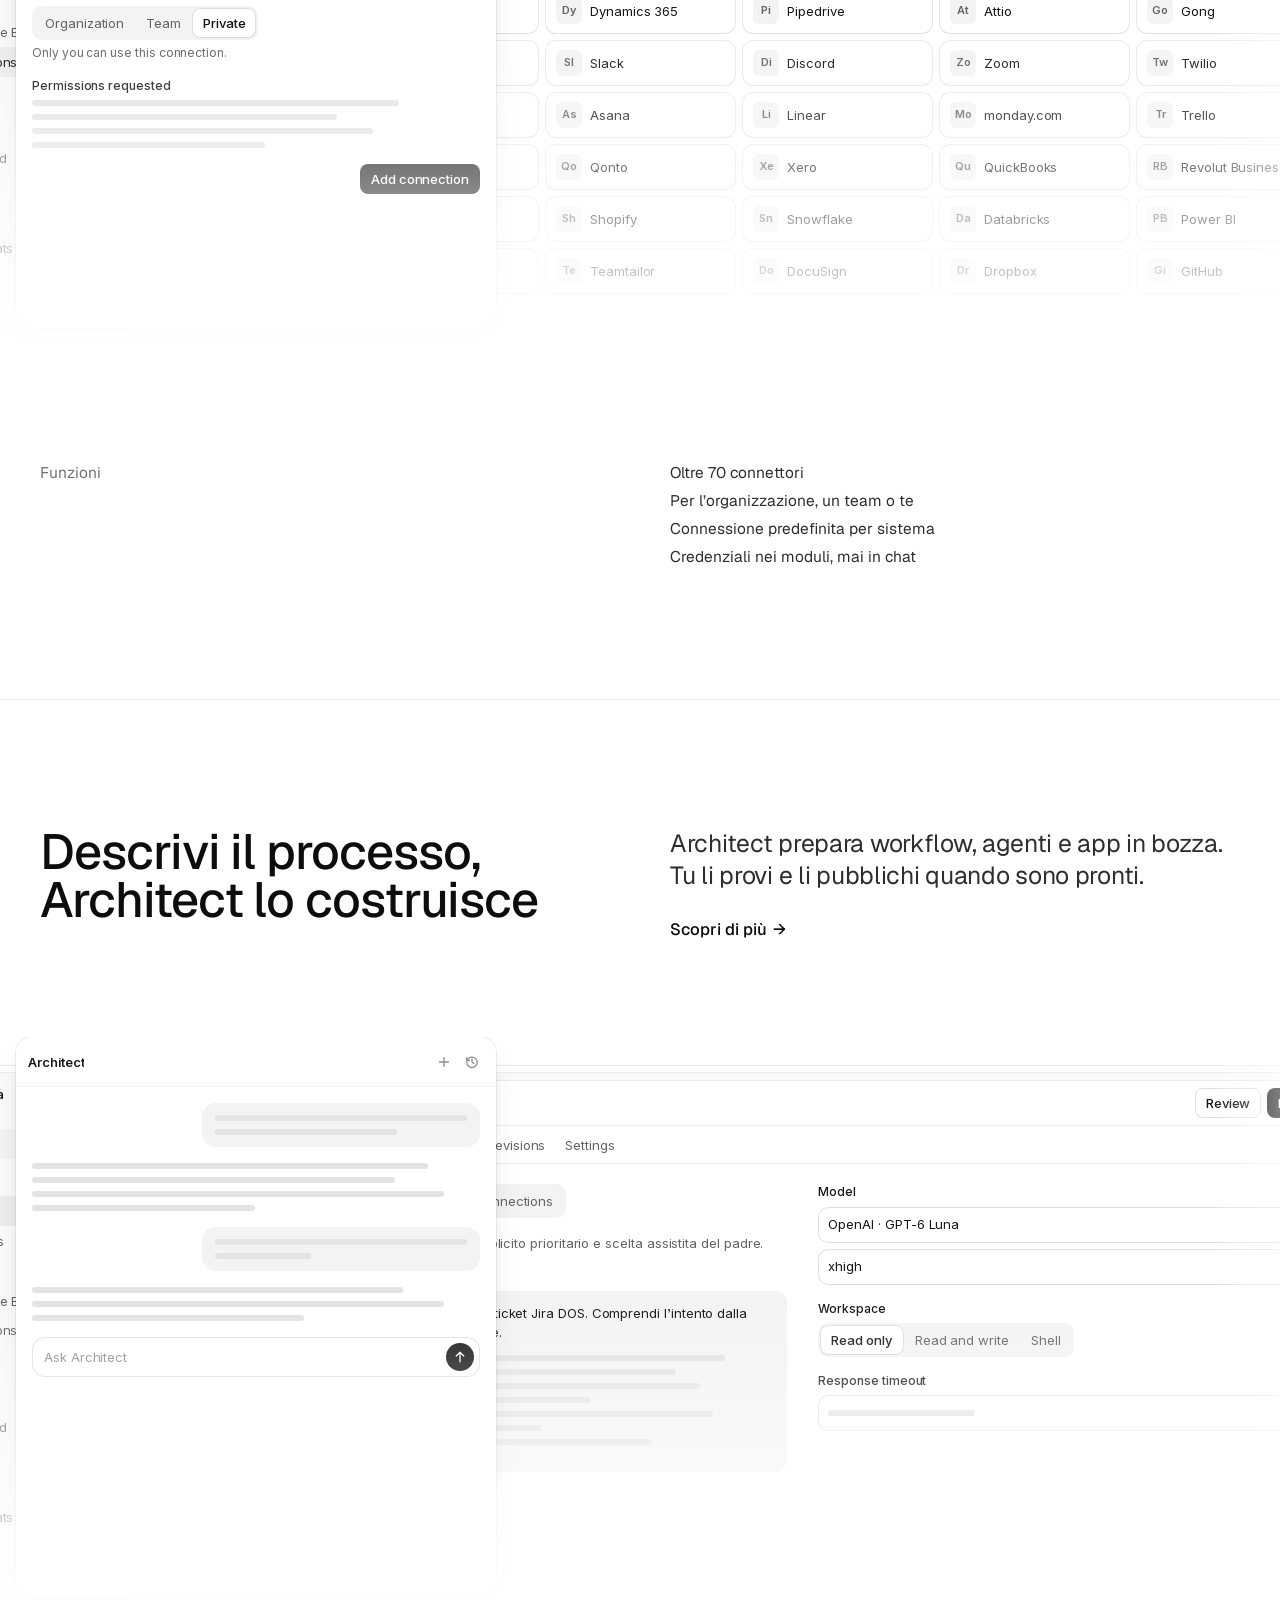
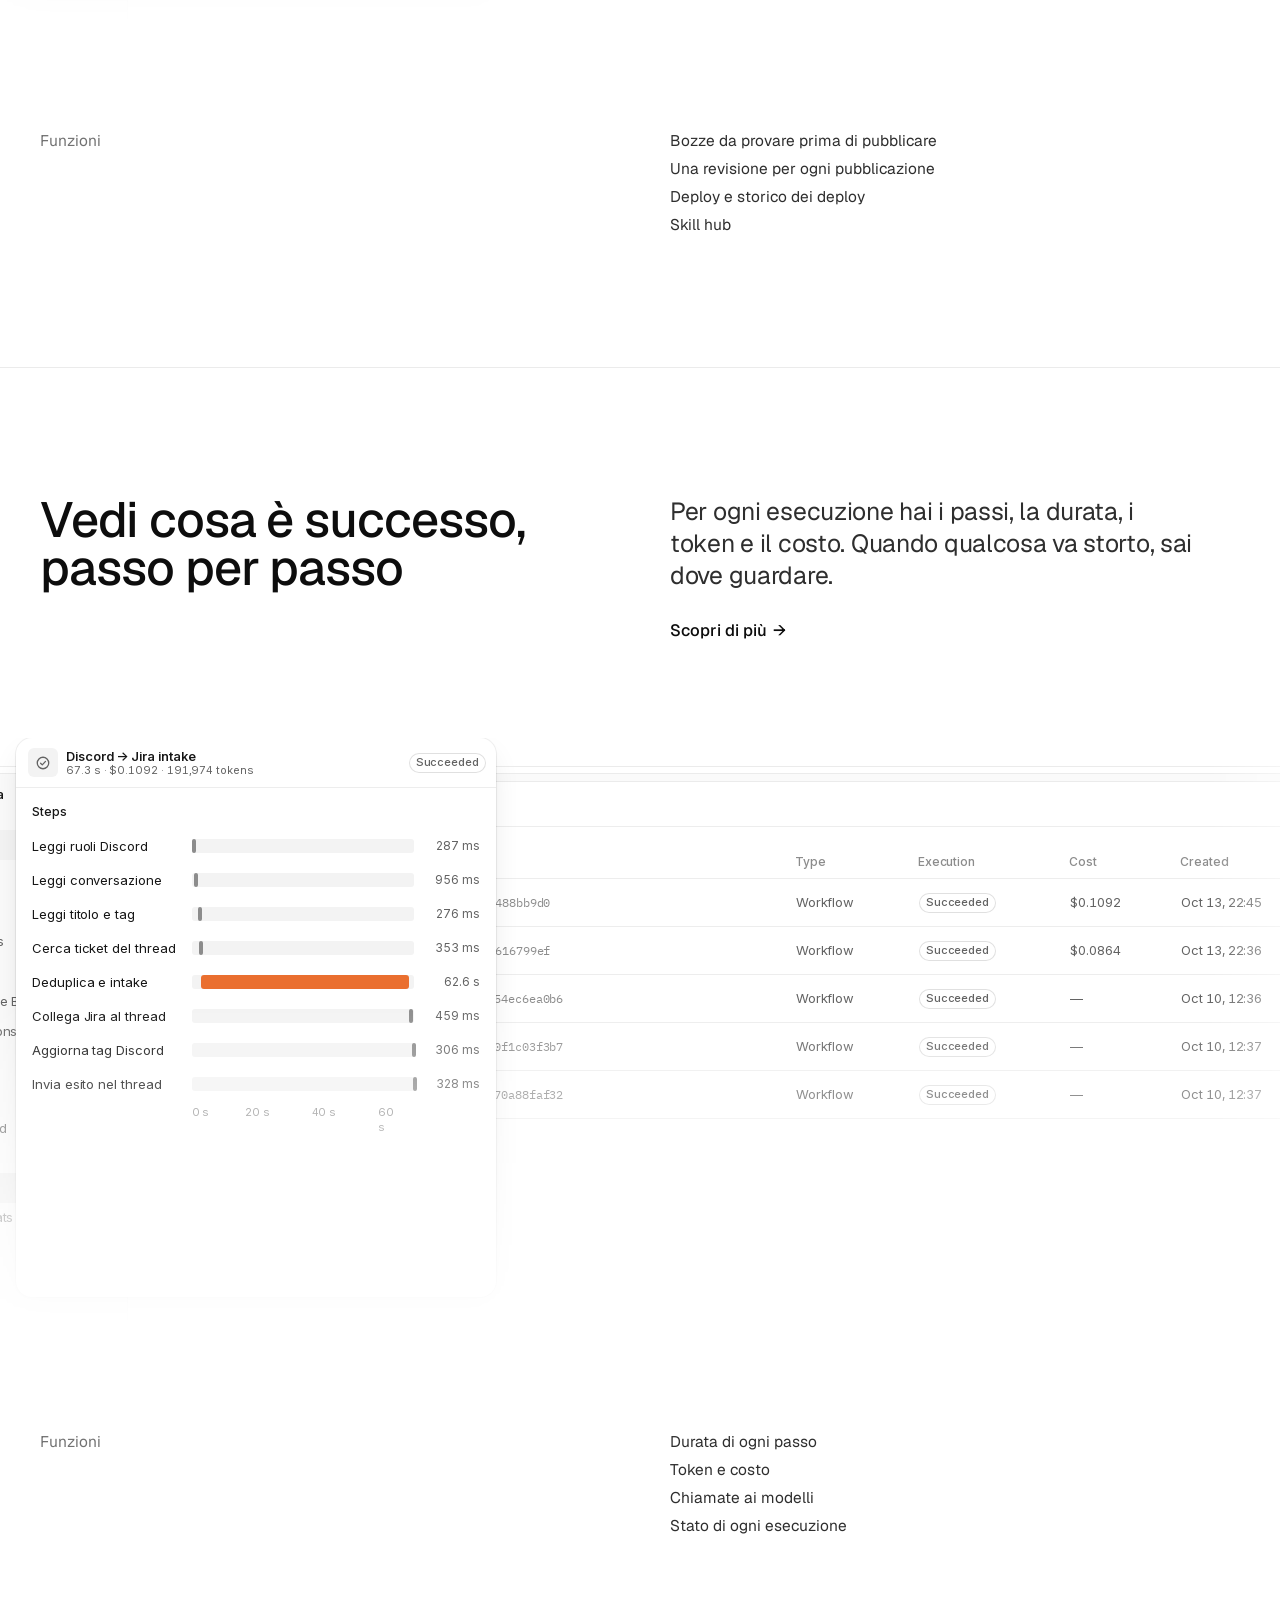
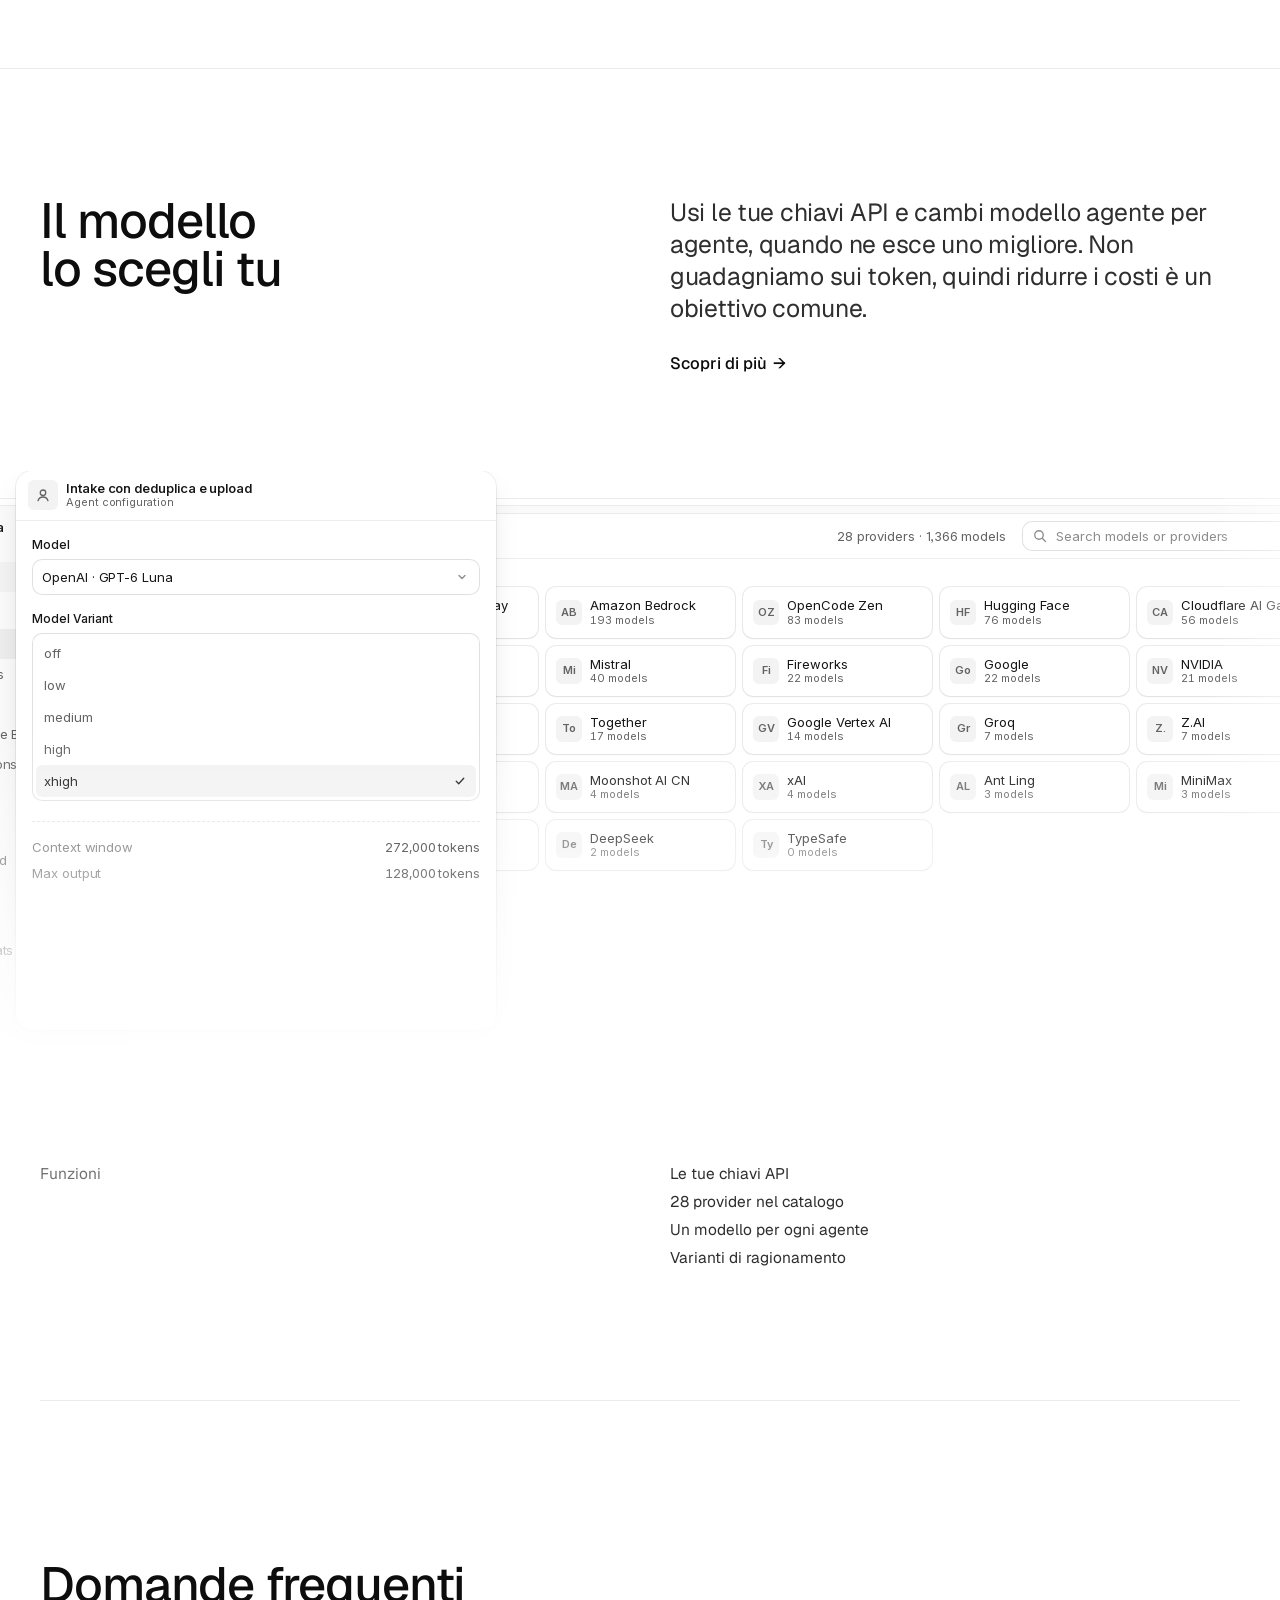
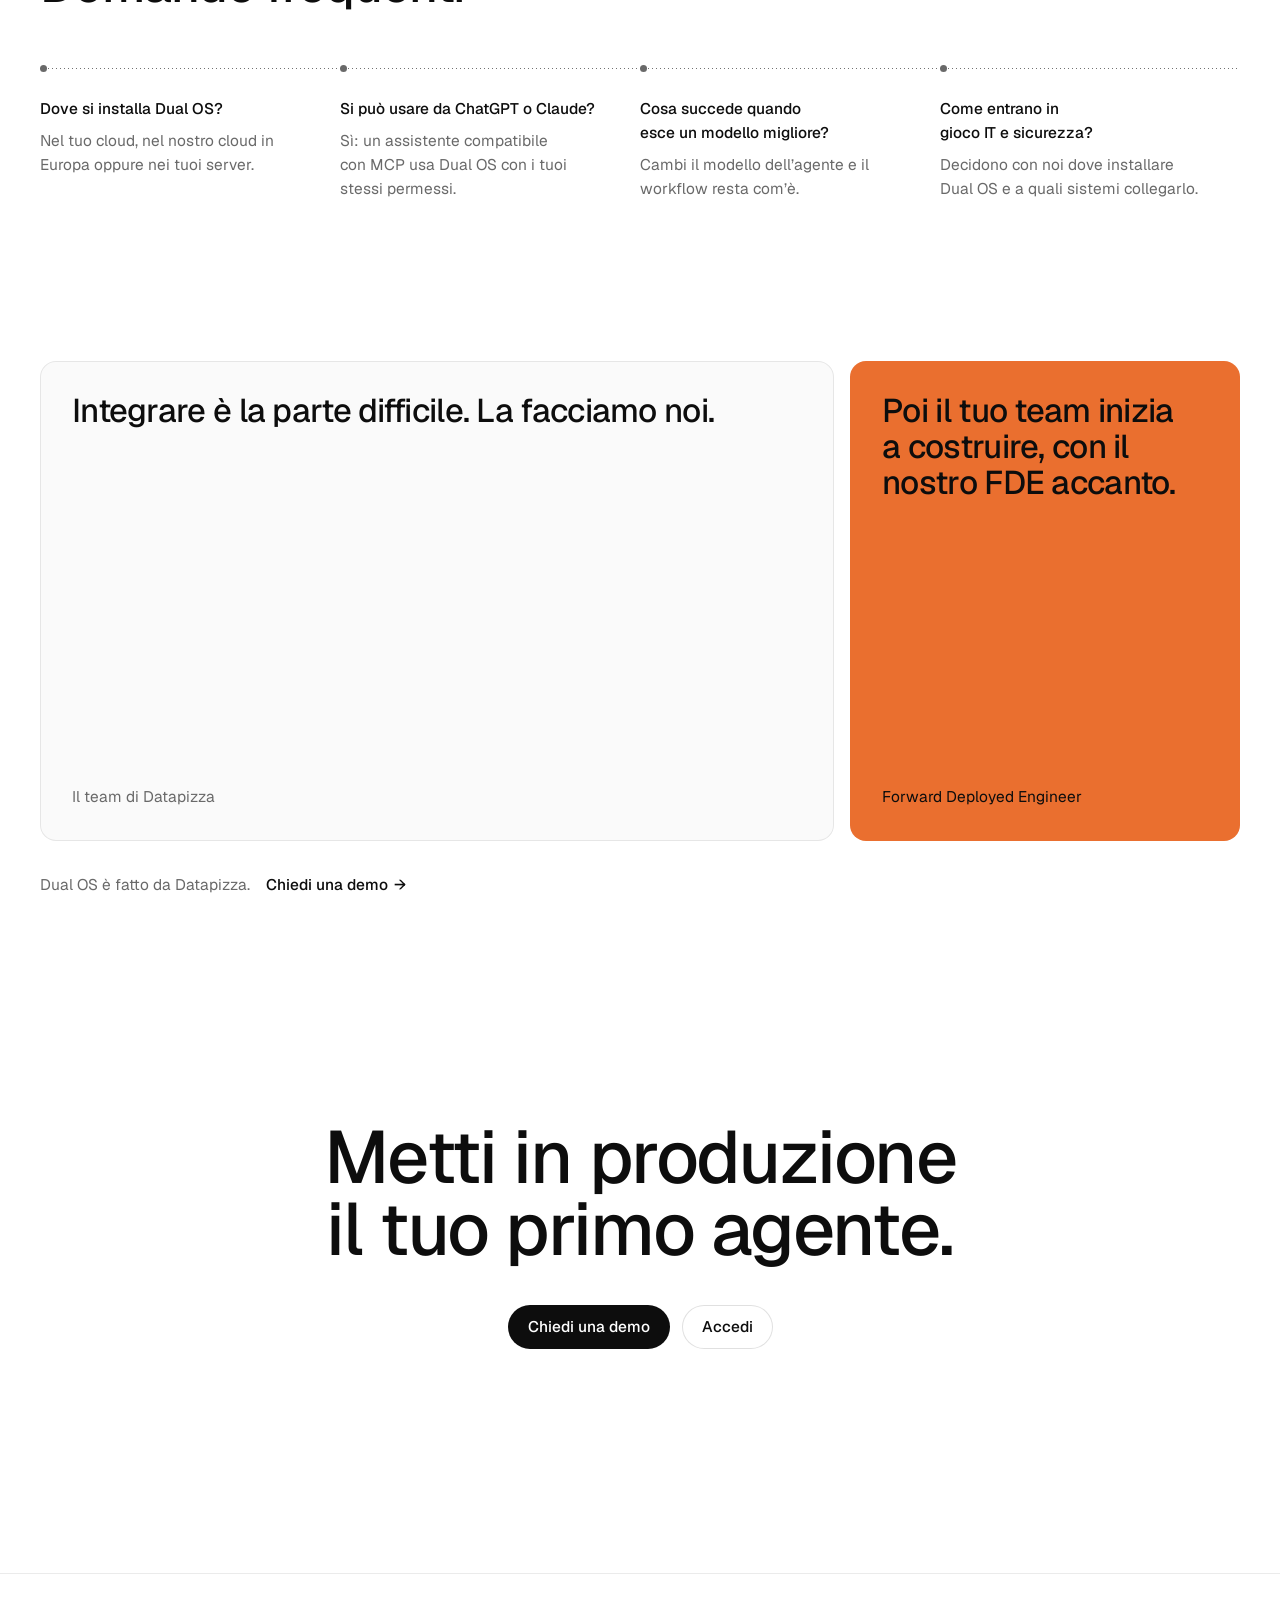
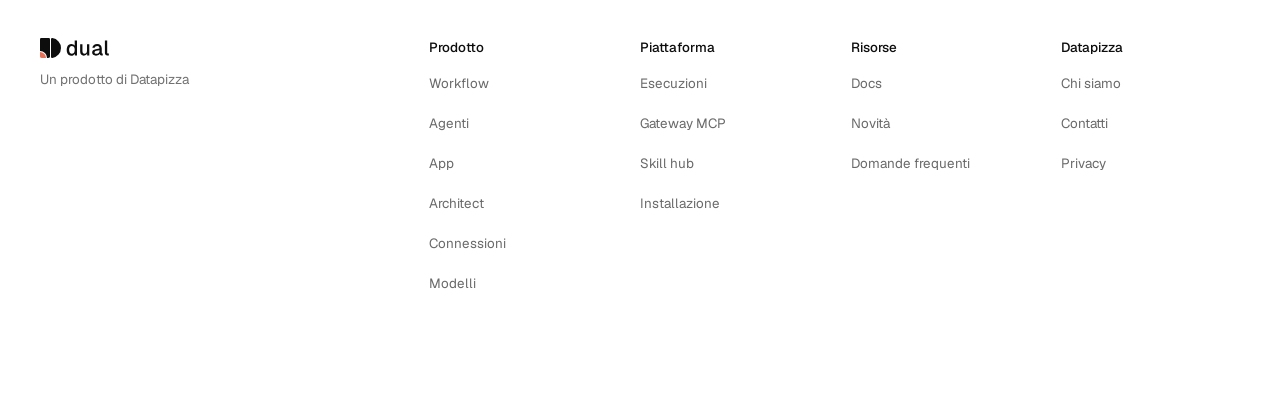
==== commit 3360d1b6: "Geist instead of Familjen Grotesk, same orange The logo word follows dual-logo-04 (Geist 520); the p" ====
--- a/landing-v2-hero-editoriale.html
+++ b/landing-v2-hero-editoriale.html
@@ -29,7 +29,7 @@
     />
     <link
       rel="preload"
-      href="./assets/familjen-grotesk-vf-DQZ4Q8EK.woff2"
+      href="./assets/geist-vf-B4vUr4ea.woff2"
       as="font"
       type="font/woff2"
       crossorigin
@@ -41,8 +41,8 @@
       type="font/woff2"
       crossorigin
     />
-    <script type="module" crossorigin src="./assets/landing-v2-hero-editoriale-BZCnWfFM.js"></script>
-    <link rel="stylesheet" crossorigin href="./assets/landing-v2-hero-editoriale-CfbALz8I.css">
+    <script type="module" crossorigin src="./assets/landing-v2-hero-editoriale-DB0Lf4ZR.js"></script>
+    <link rel="stylesheet" crossorigin href="./assets/landing-v2-hero-editoriale-B2ukotaA.css">
   </head>
   <body>
     <div id="root"></div>
--- a/assets/landing-v2-hero-editoriale-B2ukotaA.css
+++ b/assets/landing-v2-hero-editoriale-B2ukotaA.css
@@ -0,0 +1 @@
+@font-face{font-family:Inter;font-style:normal;font-weight:100 900;font-display:swap;src:url(./inter-vf-9uxIvICm.woff2)format("woff2")}@font-face{font-family:Geist;font-style:normal;font-weight:100 900;font-display:swap;src:url(./geist-vf-B4vUr4ea.woff2)format("woff2")}@font-face{font-family:IBM Plex Mono;font-style:normal;font-weight:400;font-display:swap;src:url(./ibm-plex-mono-400-DMJ8VG8y.woff2)format("woff2")}*,:before,:after{box-sizing:border-box}html,body{background:#fff;margin:0}:root{--z-raised:1;--z-nav:2;--z-lab:10}body{-webkit-font-smoothing:antialiased;-moz-osx-font-smoothing:grayscale}.page{--bg:#fff;--ink:oklch(16% 0 0);--desc:oklch(52% 0 0);--nav:oklch(45% 0 0);--news-tag:oklch(24% 0 0);--hair:#00000014;--pill-bg:oklch(16% 0 0);--pill-hover:oklch(30% 0 0);--pill-ink:#fff;--floor-end:oklch(90% 0 0);--noise-blend:multiply;--noise-k:.3;--accent:oklch(68% .17 45);--logo-orange:oklch(68.3% .15 33);--frame-bg:oklch(98.5% 0 0);--frame-shadow:0 0 0 1px #00000014, 0 1px 2px #0000000a, 0 24px 48px -24px #0000001f;--panel-bg:#fff;--panel-shadow:0 0 0 1px #0000000f, 0 1px 2px #0000000a;--ui-ink:oklch(20% 0 0);--ui-muted:oklch(50% 0 0);--ui-faint:oklch(64% 0 0);--ui-line:#00000012;--ui-line-strong:#0000001f;--ui-fill:oklch(96.5% 0 0);--ui-hover:#0000000d;--ui-bar:oklch(91.5% 0 0);--ui-dot:#00000024;--edge:#00000029;--card-bg:#fff;--card-shadow:0 0 0 1px #00000014, 0 1px 2px #0000000d;--inspector-bg:#fff;--inspector-shadow:0 0 0 1px #0000000f, 0 2px 4px #0000000a, 0 12px 32px -8px #0000001f;background:var(--bg);min-height:100dvh;color:var(--ink);font-feature-settings:"cv01", "ss03";font-synthesis:none;font-family:Inter,ui-sans-serif,system-ui,sans-serif;overflow-x:clip}.page[data-mode=scuro]{--bg:oklch(13% 0 0);--ink:oklch(97.5% 0 0);--desc:oklch(65% 0 0);--nav:oklch(65% 0 0);--news-tag:oklch(87% 0 0);--hair:#ffffff14;--pill-bg:oklch(91% 0 0);--pill-hover:oklch(98% 0 0);--pill-ink:oklch(13% 0 0);--floor-end:oklch(86% 0 0);--noise-blend:overlay;--noise-k:1;--frame-bg:oklch(17.5% 0 0);--frame-shadow:0 0 0 1px #ffffff14;--panel-bg:#ffffff03;--panel-shadow:0 0 0 1px #ffffff0d, 0 0 0 2px #0003;--ui-ink:oklch(95% 0 0);--ui-muted:oklch(68% 0 0);--ui-faint:oklch(52% 0 0);--ui-line:#ffffff12;--ui-line-strong:#ffffff1f;--ui-fill:#ffffff0d;--ui-hover:#ffffff0f;--ui-bar:#ffffff17;--ui-dot:#ffffff17;--edge:#ffffff29;--card-bg:oklch(20% 0 0);--card-shadow:0 0 0 1px #ffffff14;--inspector-bg:oklch(20.5% 0 0);--inspector-shadow:0 0 0 1px #ffffff1f, 0 2px 32px #00000040}.page[data-face=geist] .site,.page[data-face=titoli] :is(h1,h2,blockquote){font-feature-settings:normal;font-size-adjust:ex-height .546;font-family:Geist,ui-sans-serif,system-ui,sans-serif}.page:not([data-face=inter]) :is(.statement,.feature-head h2,.faq h2,.team-card blockquote,.prefooter h2){font-weight:var(--title-weight)}.page[data-face=geist] :is(.stage,.feature-visual){font-feature-settings:"cv01", "ss03";font-size-adjust:none;font-family:Inter,ui-sans-serif,system-ui,sans-serif}.page[data-face=geist] :is(.caption,.fig-num){font-size-adjust:none}.shell{width:100%;max-width:1360px;padding:0 max(40px, env(safe-area-inset-right)) 0 max(40px, env(safe-area-inset-left));margin:0 auto}.nav{z-index:var(--z-nav);border-bottom:1px solid var(--hair);background:color-mix(in oklab, var(--bg) 80%, transparent);-webkit-backdrop-filter:blur(20px);backdrop-filter:blur(20px);height:73px;position:sticky;top:0}.nav-row{align-items:center;height:100%;display:flex}.wordmark{color:var(--ink);letter-spacing:-.02em;margin-right:auto;font-size:18px;font-weight:590;text-decoration:none}.wordmark.has-logo{width:fit-content;display:flex}.logo{width:auto;height:20px;display:block}.nav-links{align-items:center;display:flex}.nav-links a,.pill,.wordmark,.news{touch-action:manipulation;position:relative}.nav-links a:after,.pill:after{content:"";position:absolute;inset:-6px 0}.wordmark:after,.news:after{content:"";position:absolute}.wordmark:after{inset:-12px -8px}.news:after{inset:-10px -8px}.nav-links a{height:32px;color:var(--nav);align-items:center;padding:0 12px;font-size:13px;text-decoration:none;transition:color .15s ease-out;display:flex}.nav-rule{background:var(--hair);width:1px;height:16px;margin:0 8px}.pill{background:var(--pill-bg);height:32px;color:var(--pill-ink);border-radius:9999px;align-items:center;margin-left:8px;padding:0 14px;font-size:13px;font-weight:510;text-decoration:none;transition:background-color .15s ease-out,transform .15s ease-out;display:flex}.pill:active{transform:scale(.96)}.page a:focus-visible{outline:2px solid var(--ink);outline-offset:2px;border-radius:6px}.hero{padding-top:var(--top)}h1{color:var(--ink);font-size:var(--title-size);font-weight:var(--title-weight);letter-spacing:var(--tracking);text-wrap:balance;margin:0;line-height:1}.line{display:block}.band{margin-top:var(--band-gap);justify-content:space-between;align-items:baseline;gap:24px;font-size:15px;line-height:1.6;display:flex}.desc{max-width:37.5em;color:var(--desc);text-wrap:pretty;margin:0}.news{flex:none;align-items:baseline;gap:12px;text-decoration:none;display:flex}.news-tag{color:var(--news-tag);font-weight:510}.news-link{color:var(--desc);transition:color .15s ease-out}.news-arrow{margin-left:4px;transition:transform .15s ease-out;display:inline-block}@media (hover:hover) and (pointer:fine){.nav-links a:hover{color:var(--ink)}.pill:hover{background:var(--pill-hover)}.news:hover .news-link{color:var(--ink)}.news:hover .news-arrow{transform:translate(2px)}}.stage{margin-top:var(--preview-gap);font-size:var(--ui);padding-bottom:3.7em;position:relative;overflow:hidden}.floor{background:radial-gradient(52.53% 57.5% at 50% 100%, transparent 0%, color-mix(in oklab, var(--bg) 50%, transparent) 100%), linear-gradient(var(--bg) 10%, var(--floor-end) 100%);opacity:var(--floor);pointer-events:none;border-radius:6px;position:absolute;inset:0 12px}.fade{display:none}@media (width<=1359px){.fade{background:linear-gradient(90deg, transparent, color-mix(in oklab, var(--bg) 4%, transparent) 19%, color-mix(in oklab, var(--bg) 14%, transparent) 34%, color-mix(in oklab, var(--bg) 30%, transparent) 48%, color-mix(in oklab, var(--bg) 50%, transparent) 62%, color-mix(in oklab, var(--bg) 72%, transparent) 76%, color-mix(in oklab, var(--bg) 90%, transparent) 89%, var(--bg));width:min(360px,40%);opacity:var(--fade-right);pointer-events:none;display:block;position:absolute;top:0;bottom:0;right:0}}.preview{width:101.54em;height:55.38em;color:var(--ui-ink);letter-spacing:-.005em;pointer-events:none;-webkit-user-select:none;user-select:none;margin-left:-1.54em;font-size:1em;line-height:1.4;position:relative}.frame{isolation:isolate;background:var(--frame-bg);height:100%;box-shadow:var(--frame-shadow);border-radius:.923em;position:relative;overflow:hidden}.frame:before{content:"";z-index:-1;opacity:calc(var(--noise) * var(--noise-k));mix-blend-mode:var(--noise-blend);background-image:url("data:image/svg+xml,%3Csvg xmlns='http://www.w3.org/2000/svg' width='256' height='256'%3E%3Cfilter id='n'%3E%3CfeTurbulence type='fractalNoise' baseFrequency='.8' numOctaves='3' stitchTiles='stitch'/%3E%3CfeColorMatrix type='saturate' values='0'/%3E%3C/filter%3E%3Crect width='100%25' height='100%25' filter='url(%23n)'/%3E%3C/svg%3E");background-size:256px 256px;position:absolute;inset:0}.frame-content{grid-template-columns:17.85em 1fr;height:100%;display:grid}.ui-icon{fill:none;stroke:currentColor;stroke-width:1.3px;stroke-linecap:round;stroke-linejoin:round;flex:none;width:1.23em;height:1.23em}.side{padding:.92em .77em}.side ul{margin:0;padding:0;list-style:none}.ui-org{align-items:center;gap:.62em;height:2.46em;padding:0 .46em;display:flex}.ui-avatar{background:var(--ui-ink);width:1.82em;height:1.82em;color:var(--frame-bg);border-radius:.45em;place-items:center;font-size:.846em;font-weight:600;display:grid}.ui-org-name{line-height:1.2;display:grid}.ui-org-name strong{font-weight:560}.ui-org-name span{color:var(--ui-muted);font-size:.846em}.ui-search{background:var(--ui-fill);height:2.3em;color:var(--ui-muted);border-radius:.62em;align-items:center;gap:.62em;margin:.92em 0 .31em;padding:0 .62em;display:flex}.ui-search kbd{color:var(--ui-faint);font:inherit;margin-left:auto;font-size:.846em}.ui-group{color:var(--ui-faint);justify-content:space-between;margin:1.6em 0 .36em;padding:0 .73em;font-size:.846em;font-weight:510;display:flex}.ui-nav{height:2.3em;color:var(--ui-muted);border-radius:.46em;align-items:center;gap:.62em;padding:0 .62em;display:flex}.ui-nav .ui-icon{color:var(--ui-faint)}.ui-nav.active{background:var(--ui-hover);color:var(--ui-ink)}.ui-nav.active .ui-icon{color:var(--ui-ink)}.main{background:var(--panel-bg);min-width:0;box-shadow:var(--panel-shadow);border-radius:.615em;flex-direction:column;margin:.615em .615em .615em 0;display:flex;overflow:hidden}.run-head{border-bottom:1px solid var(--ui-line);flex:none;justify-content:space-between;align-items:center;gap:1em;height:3.46em;padding:0 1.23em;display:flex}.run-title{white-space:nowrap;align-items:center;gap:.62em;min-width:0;display:flex}.run-title strong{font-weight:510}.run-title code{color:var(--ui-faint);font-family:IBM Plex Mono,ui-monospace,monospace;font-size:.923em}.ui-badge{height:1.82em;box-shadow:inset 0 0 0 1px var(--ui-line-strong);color:var(--ui-muted);border-radius:999px;align-items:center;padding:0 .64em;font-size:.846em;font-weight:510;display:inline-flex}.run-facts{color:var(--ui-muted);font-variant-numeric:tabular-nums;white-space:nowrap}.canvas{background-image:radial-gradient(circle, var(--ui-dot) .077em, transparent .1em);background-position:.77em .77em;background-size:1.54em 1.54em;flex:1;position:relative}.debugger{background:var(--card-bg);box-shadow:var(--card-shadow), 0 4px 12px -4px #00000014;border-radius:1em;align-items:center;gap:.17em;padding:.25em;font-size:.923em;display:flex;position:absolute;top:1.33em;left:50%;transform:translate(-50%)}.ui-button{height:2.33em;color:var(--ui-ink);white-space:nowrap;border-radius:.75em;align-items:center;gap:.33em;padding:0 .83em;font-weight:510;display:inline-flex}.ui-button .ui-icon{color:var(--ui-faint)}.debugger-rule{background:var(--ui-line-strong);width:1px;height:1.33em}.flow{gap:1.38em;width:20em;margin:0;padding:0;list-style:none;display:grid;position:absolute;top:6.15em;left:calc(50% - 16.2em);transform:translate(-50%)}.node{background:var(--card-bg);height:4em;box-shadow:var(--card-shadow);border-radius:.92em;align-items:center;gap:.77em;padding:0 .92em 0 .62em;display:flex;position:relative}.node+.node:before{content:"";background:var(--edge);width:1px;height:1.38em;position:absolute;bottom:100%;left:50%}.node-op{background:var(--ui-fill);width:2.77em;height:2.77em;color:var(--ui-muted);border-radius:.3em;flex:none;place-items:center;display:grid}.node .node-op{border-radius:.46em}.node-text{min-width:0;line-height:1.3;display:grid}.node-text strong{text-overflow:ellipsis;white-space:nowrap;font-weight:510;overflow:hidden}.node-text span{color:var(--ui-muted);font-variant-numeric:tabular-nums;font-size:.846em}.node-status{color:var(--ui-faint);margin-left:auto;display:flex}.node.selected{box-shadow:0 0 0 1.5px var(--accent), 0 0 0 4.5px color-mix(in oklab, var(--accent) 18%, transparent)}.node.selected .node-op{background:color-mix(in oklab, var(--accent) 14%, var(--card-bg));color:var(--accent)}.inspector{background:var(--inspector-bg);width:30.77em;height:40em;box-shadow:var(--inspector-shadow);border-radius:.923em;flex-direction:column;display:flex;position:absolute;top:13.77em;right:1.6em;overflow:hidden}.inspector-head{border-bottom:1px solid var(--ui-line);flex:none;align-items:center;gap:.62em;height:3.85em;padding:0 .77em 0 .62em;display:flex}.inspector-head .node-op{background:color-mix(in oklab, var(--accent) 14%, var(--inspector-bg));width:2.3em;height:2.3em;color:var(--accent);border-radius:.46em}.inspector-head strong{margin-right:.15em;font-weight:560}.ui-tag{background:var(--ui-fill);height:1.82em;color:var(--ui-muted);border-radius:.45em;align-items:center;padding:0 .55em;font-size:.846em;font-weight:510;display:inline-flex}.inspector-close{width:2.15em;height:2.15em;color:var(--ui-faint);place-items:center;margin-left:auto;display:grid}.inspector-body{padding:0 1.23em}.inspector-body section{padding:1.08em 0 1.23em}.inspector-body section+section{border-top:1px dashed var(--ui-line-strong)}.inspector-body p{margin:0}.field-title{font-weight:560}.field-hint{color:var(--ui-muted);margin-top:.15em;font-size:.923em}.ui-select{height:2.77em;box-shadow:inset 0 0 0 1px var(--ui-line-strong);border-radius:.77em;justify-content:space-between;align-items:center;margin-top:.77em;padding:0 .77em;display:flex}.ui-select .ui-icon{color:var(--ui-faint)}.ui-link{color:var(--ui-muted);align-items:center;gap:.31em;margin-top:.69em;font-size:.923em;display:inline-flex}.ui-link .ui-icon{width:1.08em;height:1.08em}.field-label{font-size:.923em;font-weight:510;margin-top:.92em!important}.ui-textarea{background:var(--ui-fill);border-radius:.92em;margin-top:.46em;padding:1em;display:block}.ui-lines{gap:.62em;display:grid}.inspector-body section>.ui-lines{margin-top:.92em}.ui-lines span{background:var(--ui-bar);border-radius:999px;height:.46em;display:block}@media (prefers-reduced-motion:no-preference){.frame,.floor{animation:fade calc(.55s * var(--slow)) ease calc(.4s * var(--slow)) both}.line{animation:rise var(--dur) var(--ease) both;animation-delay:calc(.66s * var(--slow) + var(--i) * var(--stagger))}.band{animation:rise var(--dur) var(--ease) both;animation-delay:calc(.78s * var(--slow) + 2 * var(--stagger))}.frame-content{animation:fade calc(1.5s * var(--slow)) ease calc(1.5s * var(--slow)) both}.inspector{animation:pop calc(.25s * var(--slow)) cubic-bezier(.23, 1, .32, 1) calc(4s * var(--slow)) both}}@keyframes fade{0%{opacity:0}}@keyframes rise{0%{opacity:0;filter:blur(var(--blur));transform:translateY(var(--rise))}}@keyframes pop{0%{opacity:0;filter:blur(1.7px);transform:translateY(10px)}}@media (width<=1280px){.desc{max-width:378px}}@media (width<=1024px){.band{flex-direction:column;gap:20px}}@media (width<=640px){.shell{padding:0 max(24px, env(safe-area-inset-right)) 0 max(24px, env(safe-area-inset-left))}.nav{height:64px}.nav-links a:not([href=\#accedi]),.nav-rule{display:none}.hero{padding-top:calc(var(--top) * .7)}h1{max-width:360px;font-size:calc(var(--title-size) * .594);line-height:1.1}.line{display:inline}.band{margin-top:calc(var(--band-gap) * .6)}.desc{max-width:320px}.stage{margin-top:calc(var(--preview-gap) * .68);font-size:calc(var(--ui) * .5)}.preview{margin-left:-6px}.inspector{display:none}}.lab,.lab-toggle{--lightningcss-light: ;--lightningcss-dark:initial;color-scheme:dark;cursor:auto;font:12px/1.4 ui-sans-serif,system-ui,-apple-system,sans-serif}.lab{z-index:var(--z-lab);color:#ececec;background:#161616f5;border-radius:10px;width:280px;max-height:calc(100dvh - 96px);padding:12px 14px 14px;position:fixed;top:84px;right:12px;overflow:auto;box-shadow:0 0 0 1px #ffffff14,0 10px 40px #0000004d}.lab button,.lab-toggle{color:inherit;font:inherit;cursor:pointer;touch-action:manipulation;background:#ffffff0f;border:1px solid #ffffff24;border-radius:5px;padding:4px 8px;transition:background-color .15s ease-out}.lab-toggle{z-index:var(--z-lab);color:#ececec;background:#161616eb;padding:6px 10px;position:fixed;top:84px;right:12px}@media (hover:hover) and (pointer:fine){.lab button:hover,.lab-toggle:hover{background:#ffffff1f}.lab .lab-save:hover{background:#fff}}.lab button:focus-visible,.lab-toggle:focus-visible,.lab input:focus-visible,.lab select:focus-visible{outline-offset:2px;outline:2px solid #ffffff80}.lab-head,.lab-actions{align-items:center;gap:8px;display:flex}.lab-head{justify-content:space-between}.lab fieldset{border:0;border-top:1px solid #ffffff1a;margin:12px 0 0;padding:8px 0 0}.lab legend{color:#ececec8c;letter-spacing:.04em;text-transform:uppercase;padding:0;font-size:11px}.knob{grid-template-columns:1fr 56px;align-items:center;gap:0 8px;margin-top:6px;display:grid}.knob label{grid-column:1/-1}.knob input[type=range]{accent-color:#ececec;width:100%;margin:0}.knob output{font-variant-numeric:tabular-nums;text-align:right;font-family:ui-monospace,monospace}.knob select{color:inherit;font:inherit;background:#ffffff0f;border:1px solid #ffffff24;border-radius:5px;grid-column:1/-1;padding:3px 4px}.lab-actions{flex-wrap:wrap;margin-top:14px}.lab .lab-save{color:#161616;background:#ececec;border-color:#ececec;font-weight:600}.lab-status{color:#ecececb3;overflow-wrap:anywhere;margin:6px 0 0}.lab-saved p{color:#ececec8c;letter-spacing:.04em;text-transform:uppercase;margin:12px 0 4px;font-size:11px}.lab-saved ul{gap:4px;margin:0;padding:0;list-style:none;display:grid}.lab-saved button{text-align:left;justify-content:space-between;width:100%;display:flex}.lab-saved button span{color:#ececec80;font-family:ui-monospace,monospace}@media (width<=640px){.lab{width:auto;max-height:60dvh;top:72px;left:8px;right:8px}.lab-toggle{top:72px}}@media (prefers-reduced-motion:reduce){.pill,.news-link,.news-arrow,.nav-links a{transition:none}}.proto-picker{z-index:2147483647;-webkit-backdrop-filter:blur(12px)saturate(1.4);backdrop-filter:blur(12px)saturate(1.4);-webkit-font-smoothing:antialiased;-webkit-user-select:none;user-select:none;background:#0a0a0ad1;border-radius:999px;align-items:center;gap:2px;padding:4px;font-family:-apple-system,BlinkMacSystemFont,Segoe UI,sans-serif;font-size:13px;line-height:1;display:flex;position:fixed;bottom:24px;left:50%;transform:translate(-50%);box-shadow:inset 0 0 0 1px #ffffff14,0 8px 24px #0000003d,0 2px 6px #0000001f}.proto-picker-highlight{will-change:transform;background:#ffffff1f;border-radius:999px;height:28px;position:absolute;top:4px;left:0}.proto-picker[data-ready] .proto-picker-highlight{transition:transform .25s cubic-bezier(.23,1,.32,1),width .25s cubic-bezier(.23,1,.32,1)}@media (prefers-reduced-motion:reduce){.proto-picker[data-ready] .proto-picker-highlight{transition:none}}.proto-picker-item{color:#ffffff8c;height:28px;font:inherit;cursor:pointer;background:0 0;border:0;border-radius:999px;align-items:center;padding:0 12px;transition:color .15s ease-out;display:flex;position:relative}.proto-picker-item:hover{color:#ffffffd9}.proto-picker-item:active{transform:scale(.97)}.proto-picker-item:focus-visible{outline-offset:2px;outline:2px solid #fff6}.proto-picker-item[data-active]{color:#fff}.proto-picker-divider{background:#ffffff1f;width:1px;height:16px;margin:0 4px}.proto-picker-replay{padding:0 10px;font-size:14px}.proto-picker[data-position=top]{top:24px;bottom:auto}.page{--text-2:oklch(30% 0 0);--text-3:var(--desc);--text-4:oklch(55% 0 0);--art:oklch(70% 0 0);--on-accent:oklch(16% 0 0)}.page[data-mode=scuro]{--text-2:oklch(87% 0 0);--text-3:oklch(65% 0 0);--text-4:oklch(58% 0 0);--art:oklch(45% 0 0)}.page [id]{scroll-margin-top:88px}.sr-only{clip-path:inset(50%);white-space:nowrap;border:0;width:1px;height:1px;margin:-1px;padding:0;position:absolute;overflow:hidden}.site[data-intro=off] :is(.frame,.floor,.line,.band,.frame-content,.inspector){animation:none}.systems{padding-top:112px}.systems-row{height:40px;color:var(--text-3);letter-spacing:-.02em;text-align:center;white-space:nowrap;grid-template-columns:repeat(7,minmax(0,1fr));align-items:center;margin:0;padding:0;font-size:22px;font-weight:600;list-style:none;display:grid}.caption{color:var(--text-4);text-align:center;text-transform:uppercase;text-wrap:balance;margin:36px 0 0;font-family:IBM Plex Mono,ui-monospace,monospace;font-size:12px;line-height:1.333}.statement{max-width:1250px;color:var(--text-3);letter-spacing:-.022em;text-wrap:pretty;margin:0;padding-top:96px;font-size:48px;font-weight:510;line-height:1}.statement-lead{color:var(--ink)}.figs{padding-top:136px;padding-bottom:160px}.fig-grid{grid-template-columns:repeat(3,minmax(0,1fr));margin:0;padding:0;list-style:none;display:grid}.fig{flex-direction:column;height:468px;padding:32px;display:flex}.fig+.fig{border-left:1px solid var(--hair)}.fig-num{color:var(--text-4);text-transform:uppercase;margin:0;font-family:IBM Plex Mono,ui-monospace,monospace;font-size:12px;line-height:1.333}.fig-art{flex:1;place-items:center;min-height:0;display:grid}.art{pointer-events:none;-webkit-user-select:none;user-select:none;width:100%;max-width:320px;height:auto;display:block}.art-line,.art-box,.art-drop{fill:none;stroke:var(--art);stroke-width:1px;vector-effect:non-scaling-stroke}.art-box{fill:var(--bg)}.art-drop{stroke-dasharray:4 3}.art-bar{fill:color-mix(in oklab, var(--art) 55%, transparent)}.art-ink{fill:var(--ink)}.art-agent{fill:var(--accent)}.fig h3,.fig-text{max-width:368px;margin:0;font-size:15px;line-height:1.6}.fig h3{color:var(--text-2);text-wrap:balance;font-weight:510}.fig-text{color:var(--text-3);text-wrap:pretty;margin-top:8px}.feature{border-top:1px solid var(--hair);padding:128px 0}.feature-inner{flex-direction:column;display:flex}.feature-head,.feature-list{grid-template-columns:minmax(0,672fr) minmax(0,608fr);display:grid}.feature-head h2,.faq h2{color:var(--ink);letter-spacing:-.022em;text-wrap:balance;margin:0;font-size:48px;font-weight:510;line-height:1}.feature-copy p{max-width:566px;color:var(--text-2);letter-spacing:-.012em;text-wrap:pretty;margin:0;font-size:24px;line-height:1.33}.more{color:var(--ink);touch-action:manipulation;align-items:center;font-size:16px;font-weight:510;line-height:1.5;text-decoration:none;display:inline-flex;position:relative}.more:after{content:"";position:absolute;inset:-10px -6px}.feature-copy .more{margin-top:26px}.more-arrow{margin-left:6px;transition:transform .15s ease-out;display:inline-block}.feature-visual{font-size:var(--ui);margin-top:96px}.feature-list{padding-top:36px}.feature-label{color:var(--text-4);margin:0;font-size:15px;line-height:1.867}.feature-list ul{color:var(--text-2);grid-template-rows:repeat(2,auto);grid-template-columns:repeat(2,minmax(0,1fr));grid-auto-flow:column;margin:0;padding:0;font-size:15px;line-height:1.867;list-style:none;display:grid}.feature-list li:nth-child(n+3){border-left:1px solid var(--hair);padding-left:32px}.rule{background:var(--hair);height:1px}.screen{width:113.69em;color:var(--ui-ink);letter-spacing:-.005em;pointer-events:none;-webkit-user-select:none;user-select:none;-webkit-mask-composite:source-in;margin-left:-11.69em;padding-top:2.15em;line-height:1.4;position:relative;-webkit-mask-image:linear-gradient(#000 0% 40%,#0000 90%),linear-gradient(90deg,#0000,#000 8em calc(100% - 12em),#0000);mask-image:linear-gradient(#000 0% 40%,#0000 90%),linear-gradient(90deg,#0000,#000 8em calc(100% - 12em),#0000);-webkit-mask-composite:source-in;mask-composite:intersect}.screen-frame{height:48.15em;box-shadow:inset 0 0 0 1px var(--hair);border-radius:1.69em;padding:.615em}.screen-panel{background:var(--frame-bg);height:100%;box-shadow:0 0 0 1px var(--hair);border-radius:.92em .92em 0 0;grid-template-columns:17.85em 1fr;display:grid;overflow:hidden}.scr-main{background:var(--panel-bg);min-width:0;box-shadow:var(--panel-shadow);border-radius:.615em .615em 0 0;flex-direction:column;margin:.615em .615em 0 0;display:flex;overflow:hidden}.scr-head{border-bottom:1px solid var(--ui-line);flex:none;justify-content:space-between;align-items:center;gap:1em;height:3.46em;padding:0 1.23em;display:flex}.scr-crumb,.scr-name{white-space:nowrap;align-items:center;gap:.46em;display:inline-flex}.scr-crumb{color:var(--ui-muted)}.scr-name{gap:.62em}.scr-name strong,.scr-title{font-weight:560}.scr-actions{align-items:center;gap:.46em;display:flex}.scr-button{height:2.31em;box-shadow:inset 0 0 0 1px var(--ui-line-strong);white-space:nowrap;border-radius:.62em;align-items:center;padding:0 .85em;font-weight:510;display:inline-flex}.scr-button.primary{background:var(--ui-ink);box-shadow:none;color:var(--frame-bg)}.scr-body{flex:1;min-height:0;padding:1.54em 1.85em}.scr-body>.scr-title{font-size:1.23em;display:block}.scr-search{max-width:30em;height:2.62em;box-shadow:inset 0 0 0 1px var(--ui-line-strong);color:var(--ui-faint);border-radius:.77em;align-items:center;gap:.62em;margin-top:1.08em;padding:0 .77em;display:flex}.scr-head .scr-search{width:24em;height:2.31em;margin:0}.scr-count{color:var(--ui-muted);white-space:nowrap;margin-right:.77em}.scr-body>.ui-group:first-child{margin-top:0}.scr-catalog{grid-template-columns:repeat(6,minmax(0,1fr));gap:.62em;margin:.62em 0 0;padding:0;list-style:none;display:grid}.scr-catalog li{background:var(--card-bg);height:3.38em;box-shadow:var(--card-shadow);white-space:nowrap;border-radius:.77em;align-items:center;gap:.62em;padding:0 .77em;display:flex;overflow:hidden}.scr-catalog.providers li{height:3.85em}.scr-mono{background:var(--ui-fill);width:2.36em;height:2.36em;color:var(--ui-muted);letter-spacing:0;border-radius:.55em;flex:none;place-items:center;font-size:.846em;font-weight:600;display:grid}.provider-text{min-width:0;line-height:1.25;display:grid}.provider-text span{color:var(--ui-muted);font-variant-numeric:tabular-nums;font-size:.846em}.scr-tabs{border-bottom:1px solid var(--ui-line);flex:none;gap:1.54em;height:2.92em;padding:0 1.23em;display:flex}.scr-tabs span{color:var(--ui-muted);border-bottom:1.5px solid #0000;align-items:center;margin-bottom:-1px;display:flex}.scr-tabs .on{border-bottom-color:var(--ui-ink);color:var(--ui-ink);font-weight:510}.scr-split{grid-template-columns:minmax(0,1.25fr) minmax(0,1fr);gap:2.46em;display:grid}.scr-segment{background:var(--ui-fill);border-radius:.77em;gap:.15em;padding:.23em;display:inline-flex}.scr-segment span{height:2.15em;color:var(--ui-muted);white-space:nowrap;border-radius:.55em;align-items:center;padding:0 .77em;display:inline-flex}.scr-segment .on{background:var(--card-bg);box-shadow:var(--card-shadow);color:var(--ui-ink);font-weight:510}.scr-subtabs{margin-bottom:1.23em}.scr-desc{color:var(--ui-muted);margin:0 0 1.23em}.scr-field+.scr-field{margin-top:1.23em}.scr-label{margin:0 0 .46em;font-size:.923em;font-weight:510}.scr-label+.ui-select{margin-top:0}.ui-select+.ui-select{margin-top:.46em}.scr-field .field-hint{margin-top:.46em;display:block}.scr-input{height:2.77em;box-shadow:inset 0 0 0 1px var(--ui-line-strong);border-radius:.77em;align-items:center;padding:0 .77em;display:flex}.scr-input .ui-lines{width:100%}.scr-textarea{background:var(--ui-fill);border-radius:.92em;gap:.92em;padding:1em;display:grid}.scr-prompt{line-height:1.5}.scr-table{border-collapse:collapse;font-variant-numeric:tabular-nums;white-space:nowrap;width:100%}.scr-table th,.scr-table td{border-bottom:1px solid var(--ui-line);text-align:left;padding:0 .92em}.scr-table th{height:2.62em;color:var(--ui-faint);font-size:.923em;font-weight:510}.scr-table td{height:3.69em;color:var(--ui-muted)}.scr-table td strong{color:var(--ui-ink);margin-right:.62em;font-weight:510}.scr-table code{color:var(--ui-faint);font-family:IBM Plex Mono,ui-monospace,monospace;font-size:.923em}.scr-card{z-index:var(--z-raised);background:var(--inspector-bg);width:36.92em;height:43em;box-shadow:var(--inspector-shadow);border-radius:1.23em;flex-direction:column;display:flex;position:absolute;top:0;left:9.85em;overflow:hidden}.card-head{border-bottom:1px solid var(--ui-line);flex:none;align-items:center;gap:.62em;height:3.85em;padding:0 .77em 0 .92em;display:flex}.card-head .node-op{border-radius:.46em;width:2.3em;height:2.3em}.card-head-text{min-width:0;line-height:1.25;display:grid}.card-head-text strong{text-overflow:ellipsis;white-space:nowrap;font-weight:560;overflow:hidden}.card-head-text span{color:var(--ui-muted);font-variant-numeric:tabular-nums;white-space:nowrap;font-size:.846em}.card-head .ui-badge,.card-tools{margin-left:auto}.card-tools{color:var(--ui-faint);gap:.92em;padding-right:.46em;display:flex}.card-body{padding:1.23em}.card-foot{justify-content:flex-end;padding:0 1.23em;display:flex}.chat{flex-direction:column;gap:1.23em;display:flex}.bubble{width:92%;display:block}.bubble.mine{background:var(--ui-fill);border-radius:1.08em;align-self:flex-end;width:62%;padding:.92em 1em}.composer{width:100%;height:3.08em;box-shadow:inset 0 0 0 1px var(--ui-line-strong);color:var(--ui-faint);border-radius:1em;justify-content:space-between;align-items:center;padding:0 .46em 0 .92em;display:flex}.composer-send{background:var(--ui-ink);width:2.15em;height:2.15em;color:var(--frame-bg);border-radius:999px;place-items:center;display:grid}.trace{margin:.62em 0 0;padding:0;list-style:none;display:grid}.trace li{grid-template-columns:11.5em minmax(0,1fr) 4.3em;align-items:center;gap:.77em;height:2.62em;display:grid}.trace-name{text-overflow:ellipsis;white-space:nowrap;overflow:hidden}.trace-track{background:var(--ui-fill);border-radius:.23em;height:1.08em;position:relative}.trace-bar{background:var(--ui-faint);border-radius:.23em;min-width:.31em;position:absolute;top:0;bottom:0}.trace .agent .trace-bar{background:var(--accent)}.trace-time{color:var(--ui-muted);font-variant-numeric:tabular-nums;text-align:right;font-size:.923em}.trace .trace-axis{height:2em}.trace-scale{grid-column:2;height:100%;position:relative}.trace-scale span{color:var(--ui-faint);font-variant-numeric:tabular-nums;font-size:.846em;position:absolute;top:.31em;transform:translate(-50%)}.trace-scale span:first-child{transform:none}.scr-options{box-shadow:inset 0 0 0 1px var(--ui-line-strong);border-radius:.77em;margin:0;padding:.31em;list-style:none}.scr-options li{height:2.46em;color:var(--ui-muted);border-radius:.46em;justify-content:space-between;align-items:center;padding:0 .62em;display:flex}.scr-options .on{background:var(--ui-hover);color:var(--ui-ink)}.scr-facts{border-top:1px dashed var(--ui-line-strong);grid-template-columns:auto 1fr;gap:.62em 1.23em;margin:1.54em 0 0;padding-top:1.23em;display:grid}.scr-facts dt{color:var(--ui-muted)}.scr-facts dd{font-variant-numeric:tabular-nums;text-align:right;margin:0}.faq{padding-top:160px}.faq-row{grid-template-columns:repeat(4,minmax(0,1fr));row-gap:48px;margin:56px 0 0;padding:0;list-style:none;display:grid}.faq-row li{background:linear-gradient(90deg, var(--text-4) 1px, transparent 1px) 0 3px / 4px 1px repeat-x;padding:32px 32px 0 0;position:relative}.faq-row li:before{content:"";background:var(--text-3);border-radius:999px;width:7px;height:7px;position:absolute;top:0;left:0}.faq-row h3,.faq-row p{margin:0;font-size:15px;line-height:1.6}.faq-row h3{color:var(--ink);text-wrap:balance;font-weight:510}.faq-row p{color:var(--text-3);text-wrap:pretty;margin-top:8px}.team{padding-top:160px}.team-cards{grid-template-columns:minmax(0,880fr) minmax(0,432fr);gap:16px;display:grid}.team-card{background:var(--frame-bg);height:480px;box-shadow:inset 0 0 0 1px var(--hair);border-radius:16px;flex-direction:column;justify-content:space-between;margin:0;padding:32px;display:flex}.team-card blockquote{max-width:720px;color:var(--ink);letter-spacing:-.022em;text-wrap:balance;margin:0;font-size:32px;font-weight:510;line-height:1.125}.team-card figcaption{color:var(--text-3);font-size:15px;line-height:1.6}.team-card.accent{background:var(--accent);box-shadow:none}.team-card.accent blockquote,.team-card.accent figcaption{color:var(--on-accent)}.team-line{color:var(--text-3);flex-wrap:wrap;align-items:baseline;gap:4px 16px;margin:32px 0 0;font-size:15px;line-height:1.6;display:flex}.team-line .more{font-size:15px;line-height:1.6}.prefooter{text-align:center;padding-top:224px;padding-bottom:224px}.prefooter h2{max-width:722px;color:var(--ink);letter-spacing:-.022em;text-wrap:balance;margin:0 auto;font-size:72px;font-weight:510;line-height:1}.prefooter-actions{flex-wrap:wrap;justify-content:center;gap:12px;margin-top:40px;display:flex}.button{height:44px;box-shadow:inset 0 0 0 1px var(--ui-line-strong);color:var(--ink);touch-action:manipulation;border-radius:9999px;align-items:center;padding:0 20px;font-size:15px;font-weight:510;text-decoration:none;transition:background-color .15s ease-out,transform .15s ease-out;display:inline-flex}.button.primary{background:var(--pill-bg);box-shadow:none;color:var(--pill-ink)}.button:active{transform:scale(.96)}.footer{border-top:1px solid var(--hair);padding:64px 0 96px}.footer-grid{grid-template-columns:minmax(0,2fr) repeat(4,minmax(0,1fr));gap:32px;display:grid}.footer-brand p{color:var(--text-4);margin:12px 0 0;font-size:13px;line-height:1.538}.footer-head{color:var(--ink);margin:0;font-size:13px;font-weight:510;line-height:1.538}.footer ul{margin:6px 0 0;padding:0;list-style:none;display:grid}.footer li a{color:var(--text-3);padding:10px 0;font-size:13px;line-height:1.538;text-decoration:none;transition:color .15s ease-out;display:inline-block;position:relative}.footer li a:after{content:"";position:absolute;inset:0 -8px}@media (pointer:coarse){.footer ul{margin-top:4px}.footer li a{padding:12px 0}.footer li a:after{inset:0 -10px}}@media (hover:hover) and (pointer:fine){.more:hover .more-arrow{transform:translate(2px)}.button:hover{background:var(--ui-hover)}.button.primary:hover{background:var(--pill-hover)}.footer li a:hover{color:var(--ink)}}@media (prefers-reduced-motion:reduce){.more:hover .more-arrow,.button:active{transform:none}}@media (width<=1359px){.feature-list ul{grid-template-rows:none;grid-template-columns:1fr;grid-auto-flow:row}.feature-list li:nth-child(n+3){border-left:0;padding-left:0}}@media (width<=1024px){.systems-row{flex-wrap:wrap;justify-content:center;gap:16px 40px;height:auto;font-size:20px;display:flex}.statement,.feature-head h2,.faq h2{font-size:40px}.figs{padding-top:112px;padding-bottom:128px}.fig{height:420px;padding:24px}.feature{padding:96px 0}.feature-head,.feature-list{column-gap:32px}.faq-row{grid-template-columns:repeat(2,minmax(0,1fr))}.footer-grid{grid-template-columns:repeat(4,minmax(0,1fr))}.footer-brand{grid-column:1/-1}}@media (width<=640px){.page [id]{scroll-margin-top:80px}.systems{padding-top:72px}.systems-row{gap:12px 28px;font-size:17px}.statement{letter-spacing:-.012em;padding-top:72px;font-size:24px;line-height:1.33}.figs{padding-top:72px;padding-bottom:96px}.fig-grid{grid-template-columns:1fr}.fig{height:auto;padding:24px 0 32px}.fig+.fig{border-top:1px solid var(--hair);border-left:0}.fig-art{padding:24px 0}.feature{padding:72px 0}.feature-head,.feature-list{grid-template-columns:1fr}.feature-head{gap:12px;margin-top:40px}.feature-head h2,.faq h2{letter-spacing:-.012em;font-size:24px;line-height:1.33}.feature-copy p{letter-spacing:0;font-size:15px;line-height:1.6}.feature-copy .more{margin-top:16px;font-size:15px;line-height:1.6}.feature-visual{font-size:calc(var(--ui) * .5);order:-1;margin-top:0}.feature-list{padding-top:28px}.faq{padding-top:96px}.faq-row{grid-template-columns:1fr;row-gap:32px;margin-top:32px}.faq-row li{padding-right:0}.team{padding-top:96px}.team-cards{grid-template-columns:1fr}.team-card{gap:48px;height:auto;min-height:280px;padding:24px}.team-card blockquote{font-size:24px;line-height:1.167}.prefooter{padding-top:128px;padding-bottom:128px}.prefooter h2{font-size:38px;line-height:1.1}.footer{padding:48px 0 64px}.footer-grid{grid-template-columns:repeat(2,minmax(0,1fr));row-gap:40px}}.page[data-mode=chiaro]:not([data-palette=attuale]){--ink:oklch(18.2% 0 0);--pill-bg:oklch(18.2% 0 0);--accent:var(--logo-orange);--on-accent:oklch(18.2% 0 0)}.page[data-mode=scuro]:not([data-palette=attuale]){--bg:oklch(18.2% 0 0);--pill-ink:oklch(18.2% 0 0);--accent:var(--logo-orange);--on-accent:oklch(18.2% 0 0);--frame-bg:oklch(21.5% 0 0);--card-bg:oklch(24.5% 0 0);--inspector-bg:oklch(25% 0 0);--ui-faint:oklch(55% 0 0);--text-4:oklch(62% 0 0);--art:oklch(47% 0 0)}.page[data-mode=chiaro][data-palette=caldo]{--desc:oklch(52% .014 33);--nav:oklch(45% .012 33);--news-tag:oklch(24% .008 33);--pill-hover:oklch(30% .01 33);--floor-end:oklch(90% .006 33);--text-2:oklch(30% .01 33);--text-4:oklch(55% .014 33);--art:oklch(70% .012 33)}.page[data-mode=scuro][data-palette=caldo]{--desc:oklch(65% .012 33);--nav:oklch(65% .012 33);--news-tag:oklch(87% .006 33);--pill-bg:oklch(91% .005 33);--pill-hover:oklch(98% .002 33);--floor-end:oklch(86% .006 33);--text-2:oklch(87% .006 33);--text-3:oklch(65% .012 33);--text-4:oklch(63% .012 33);--art:oklch(47% .01 33)}.page[data-mode][data-palette=arancione]{--pill-bg:var(--logo-orange);--pill-hover:oklch(72% .135 33);--pill-ink:oklch(18.2% 0 0)}.page[data-palette=arancione] ::selection{background:color-mix(in oklab, var(--logo-orange) 30%, transparent)}
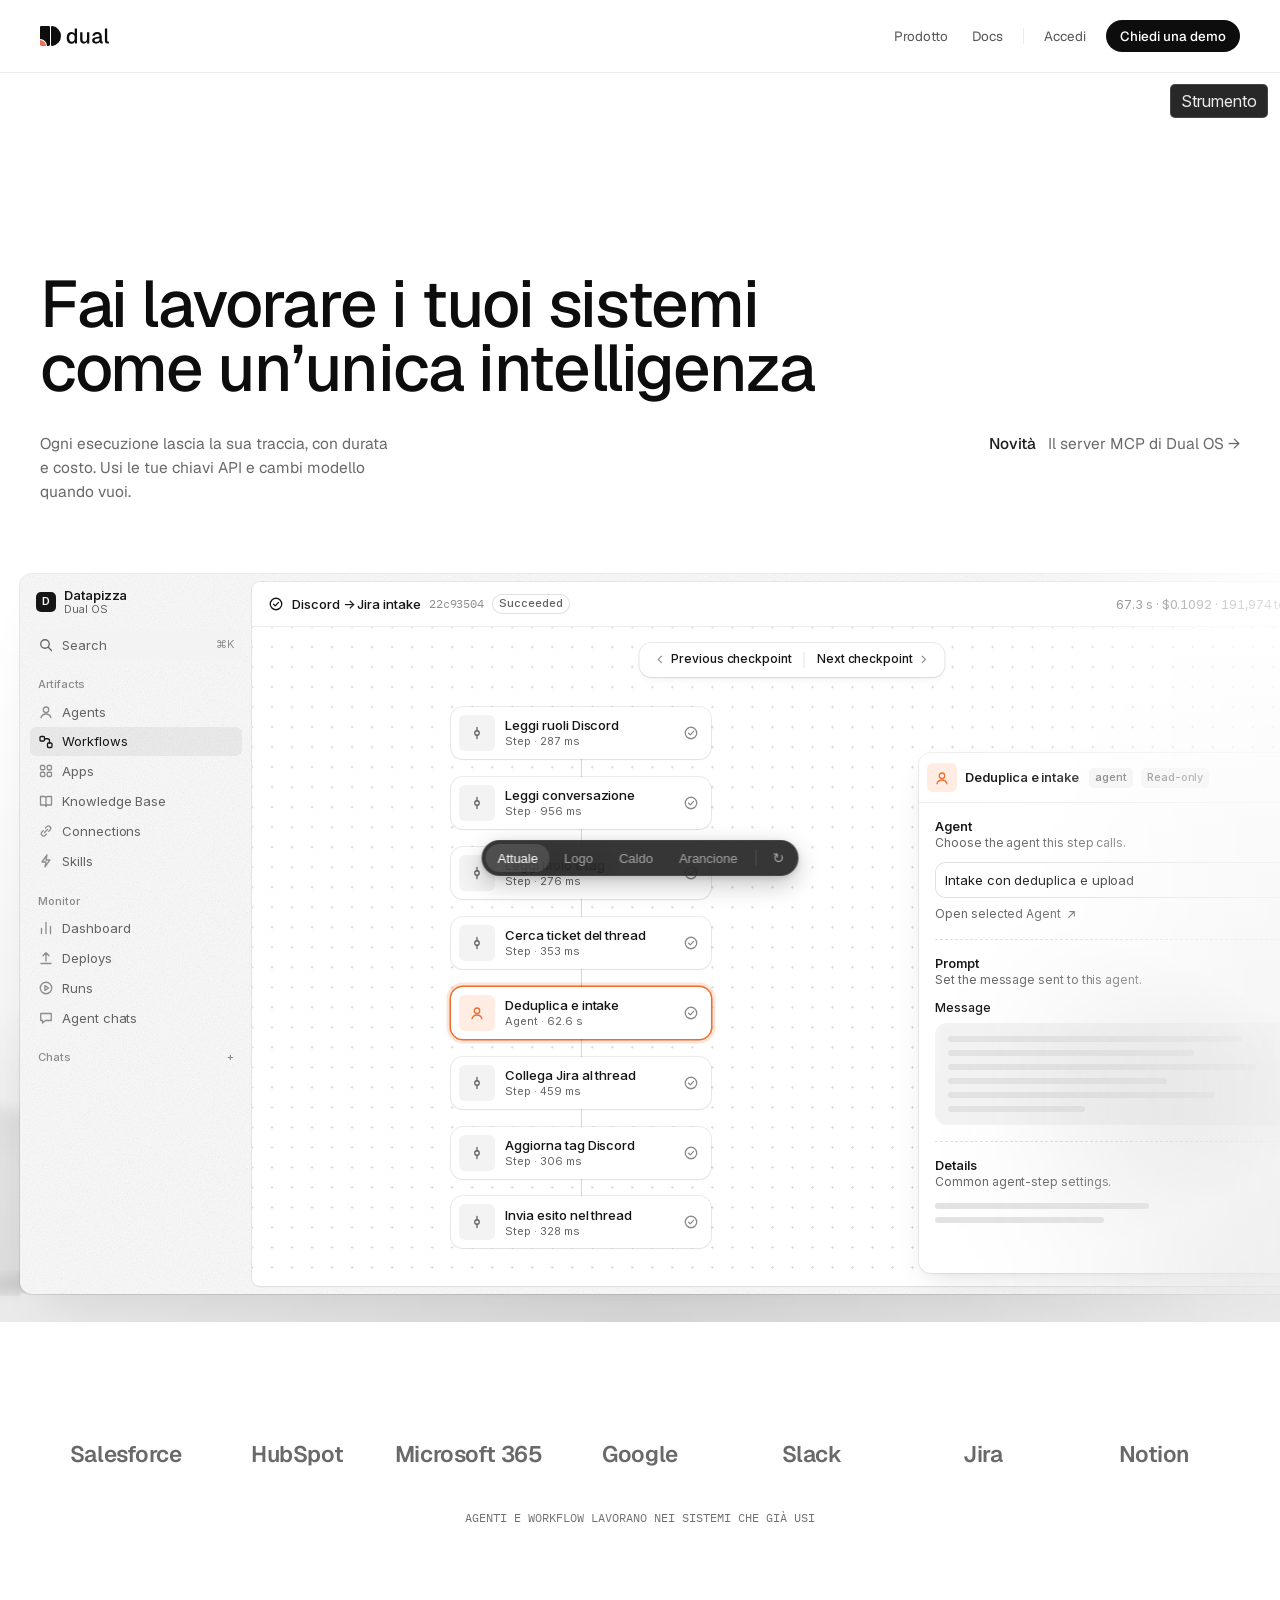
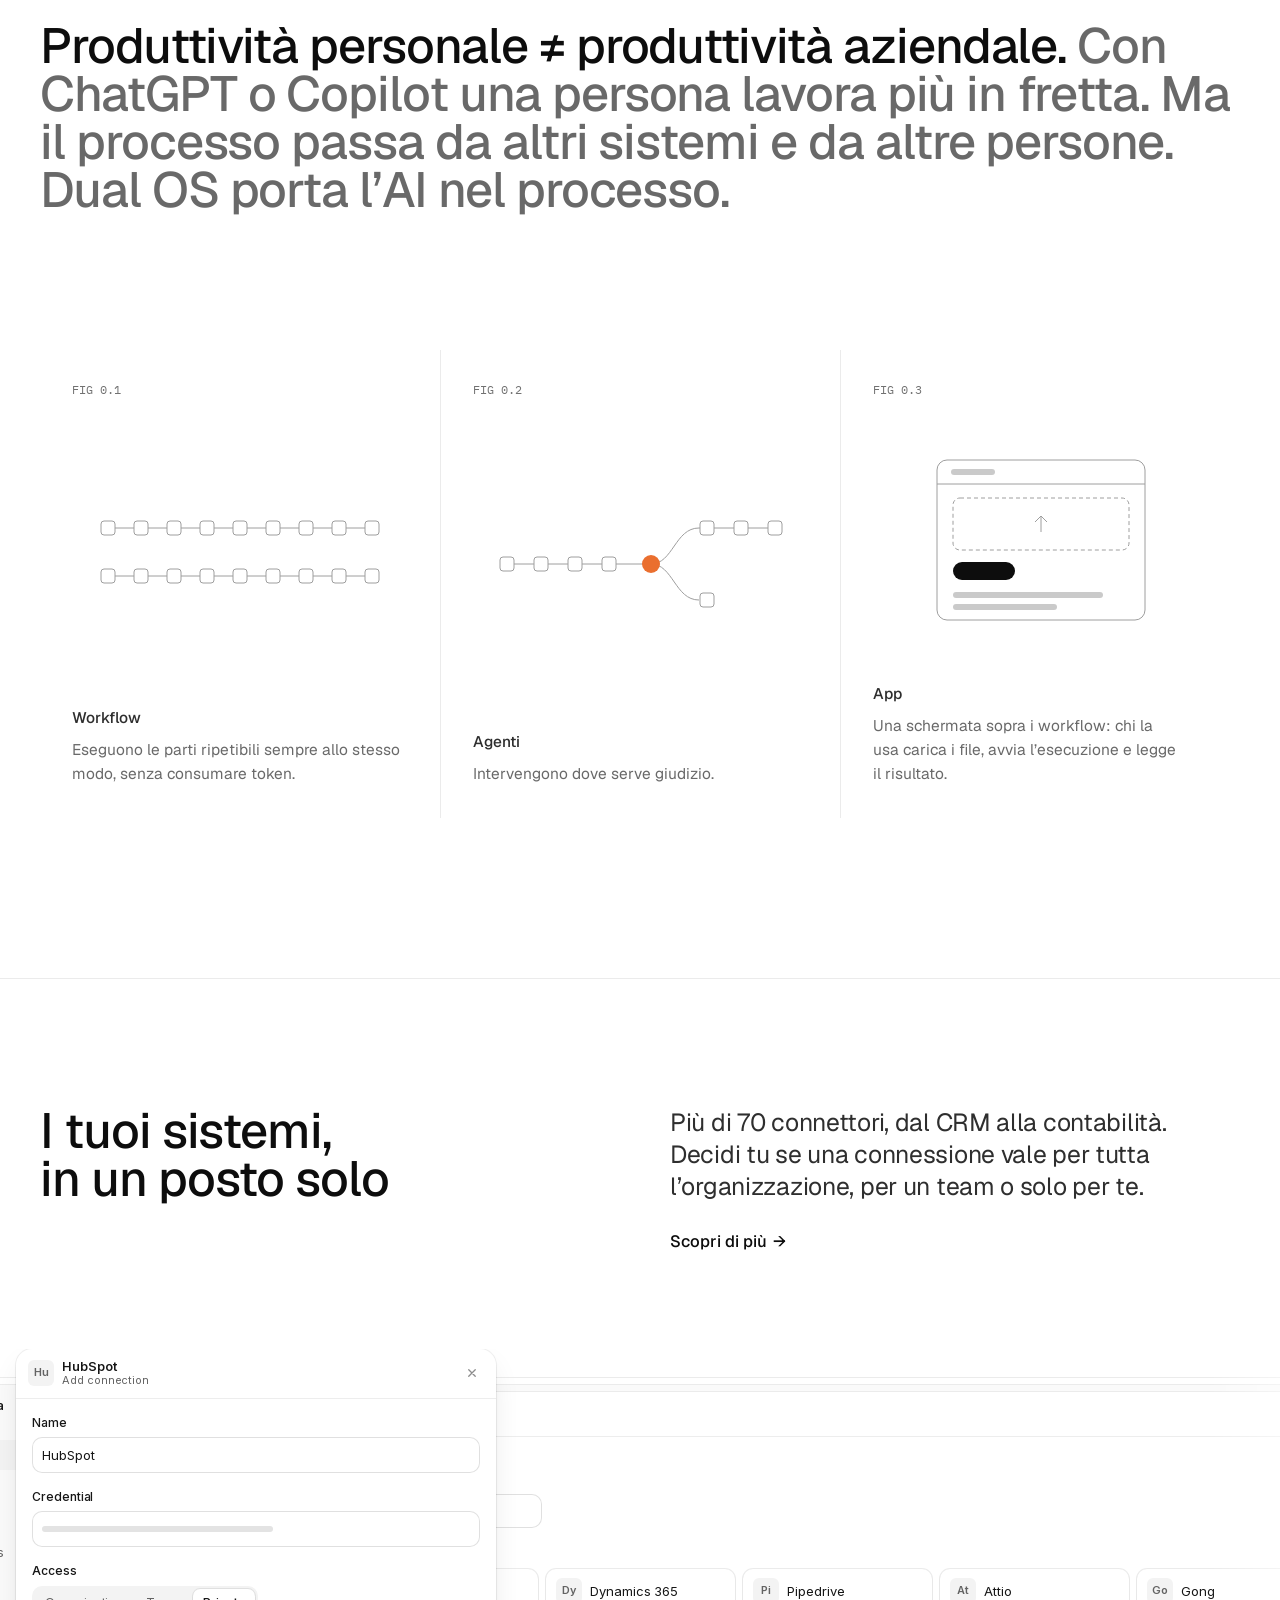
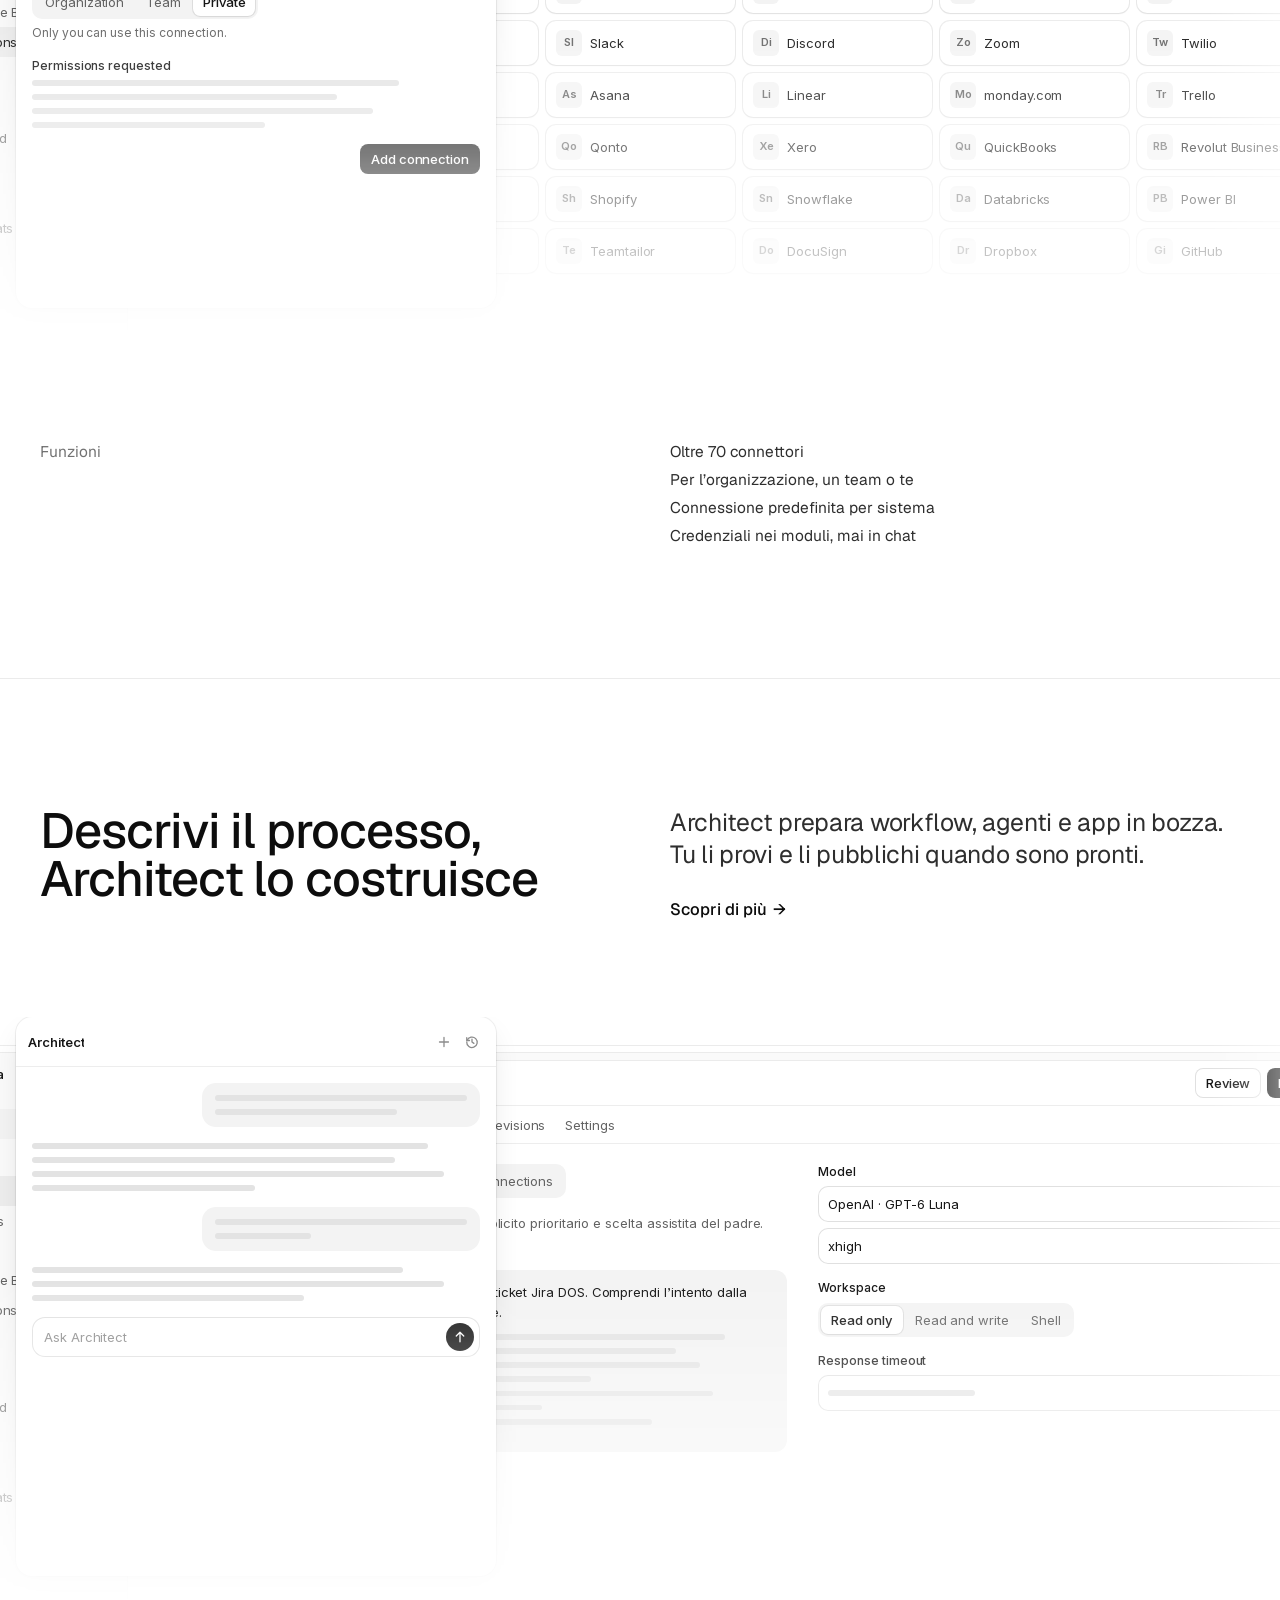
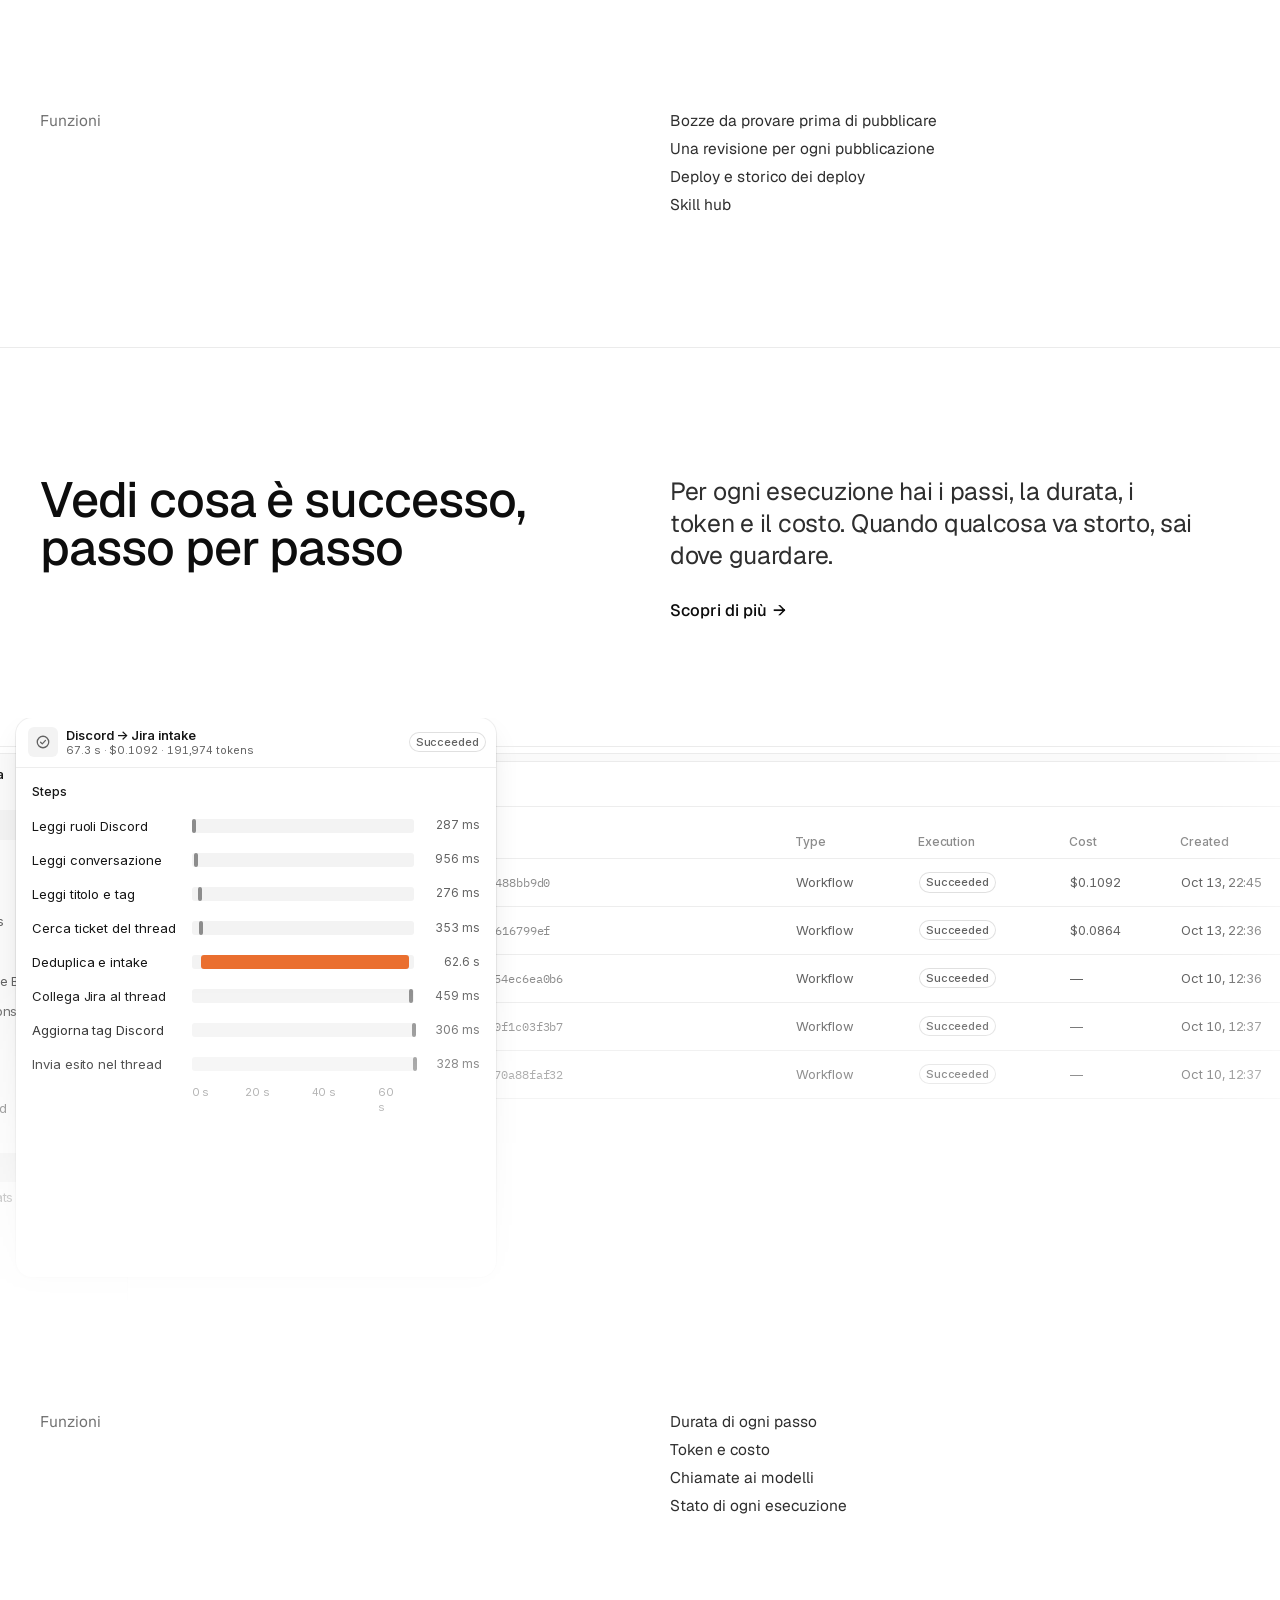
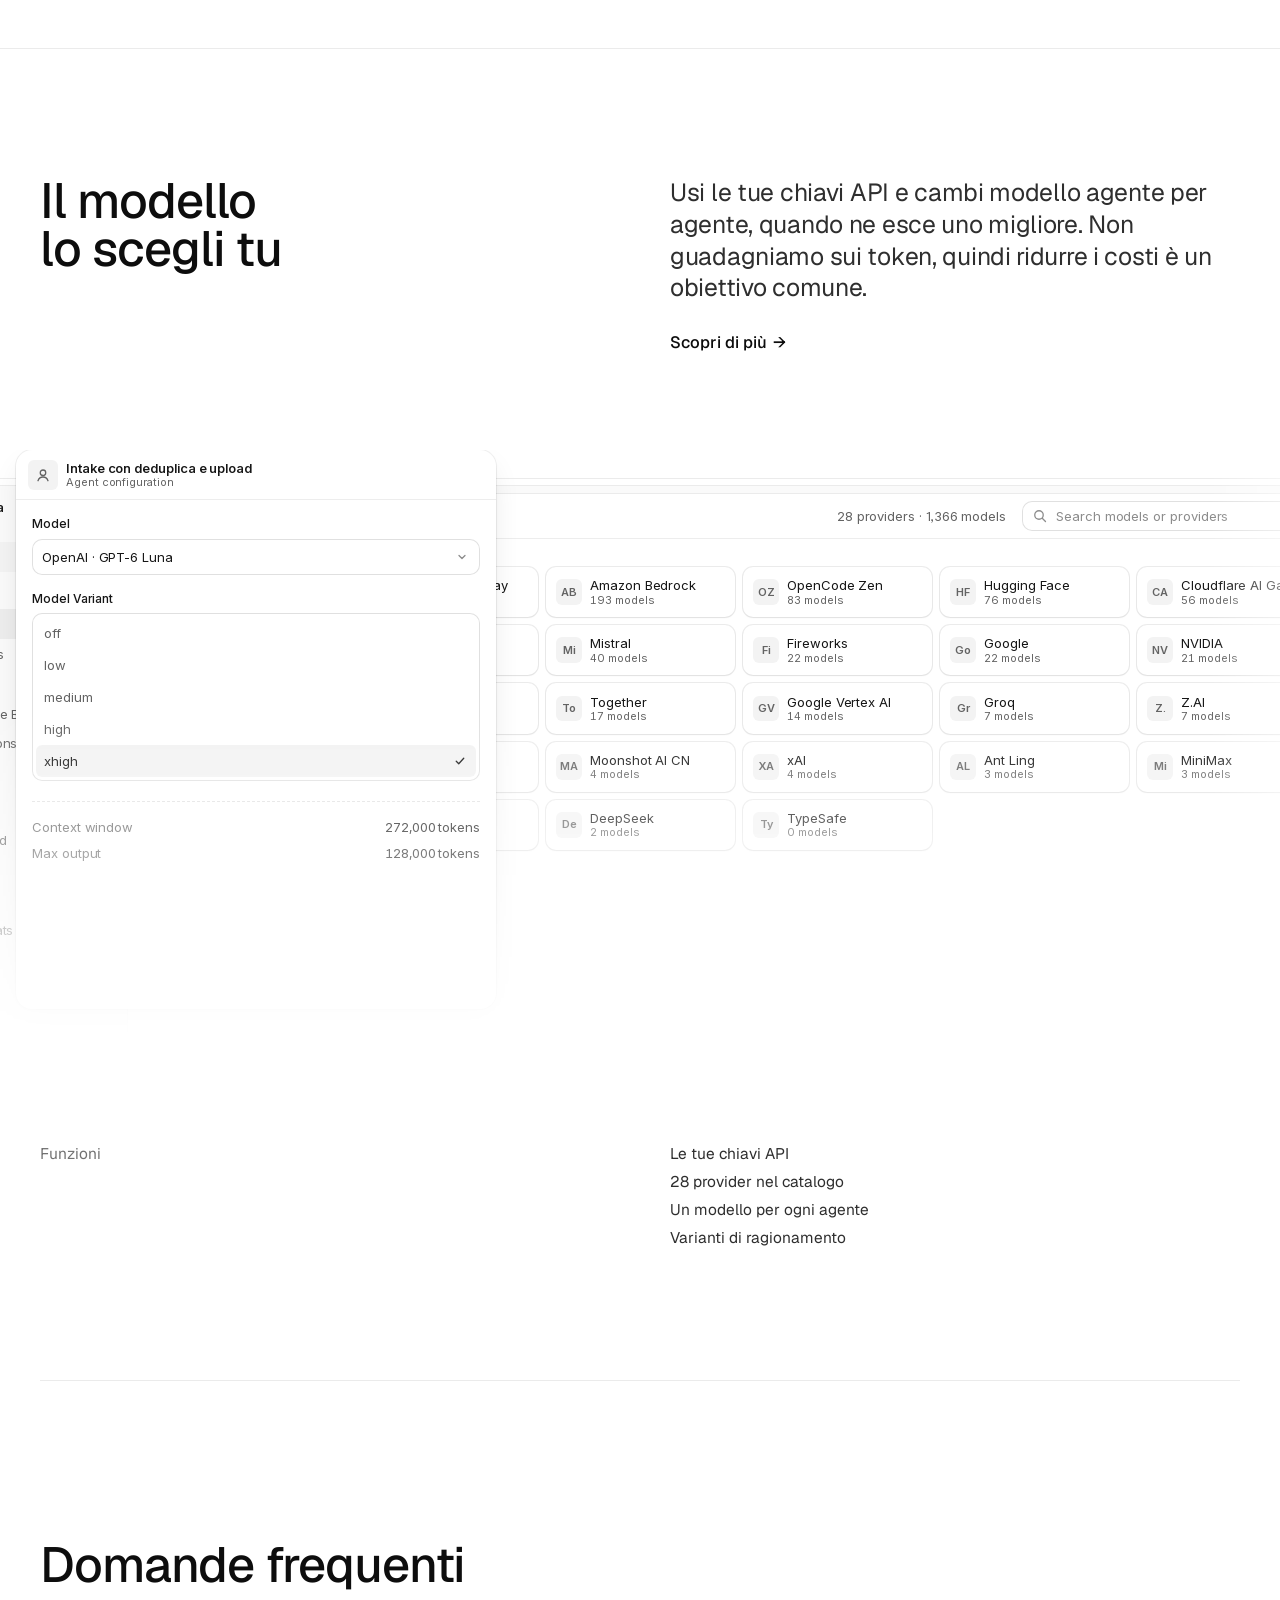
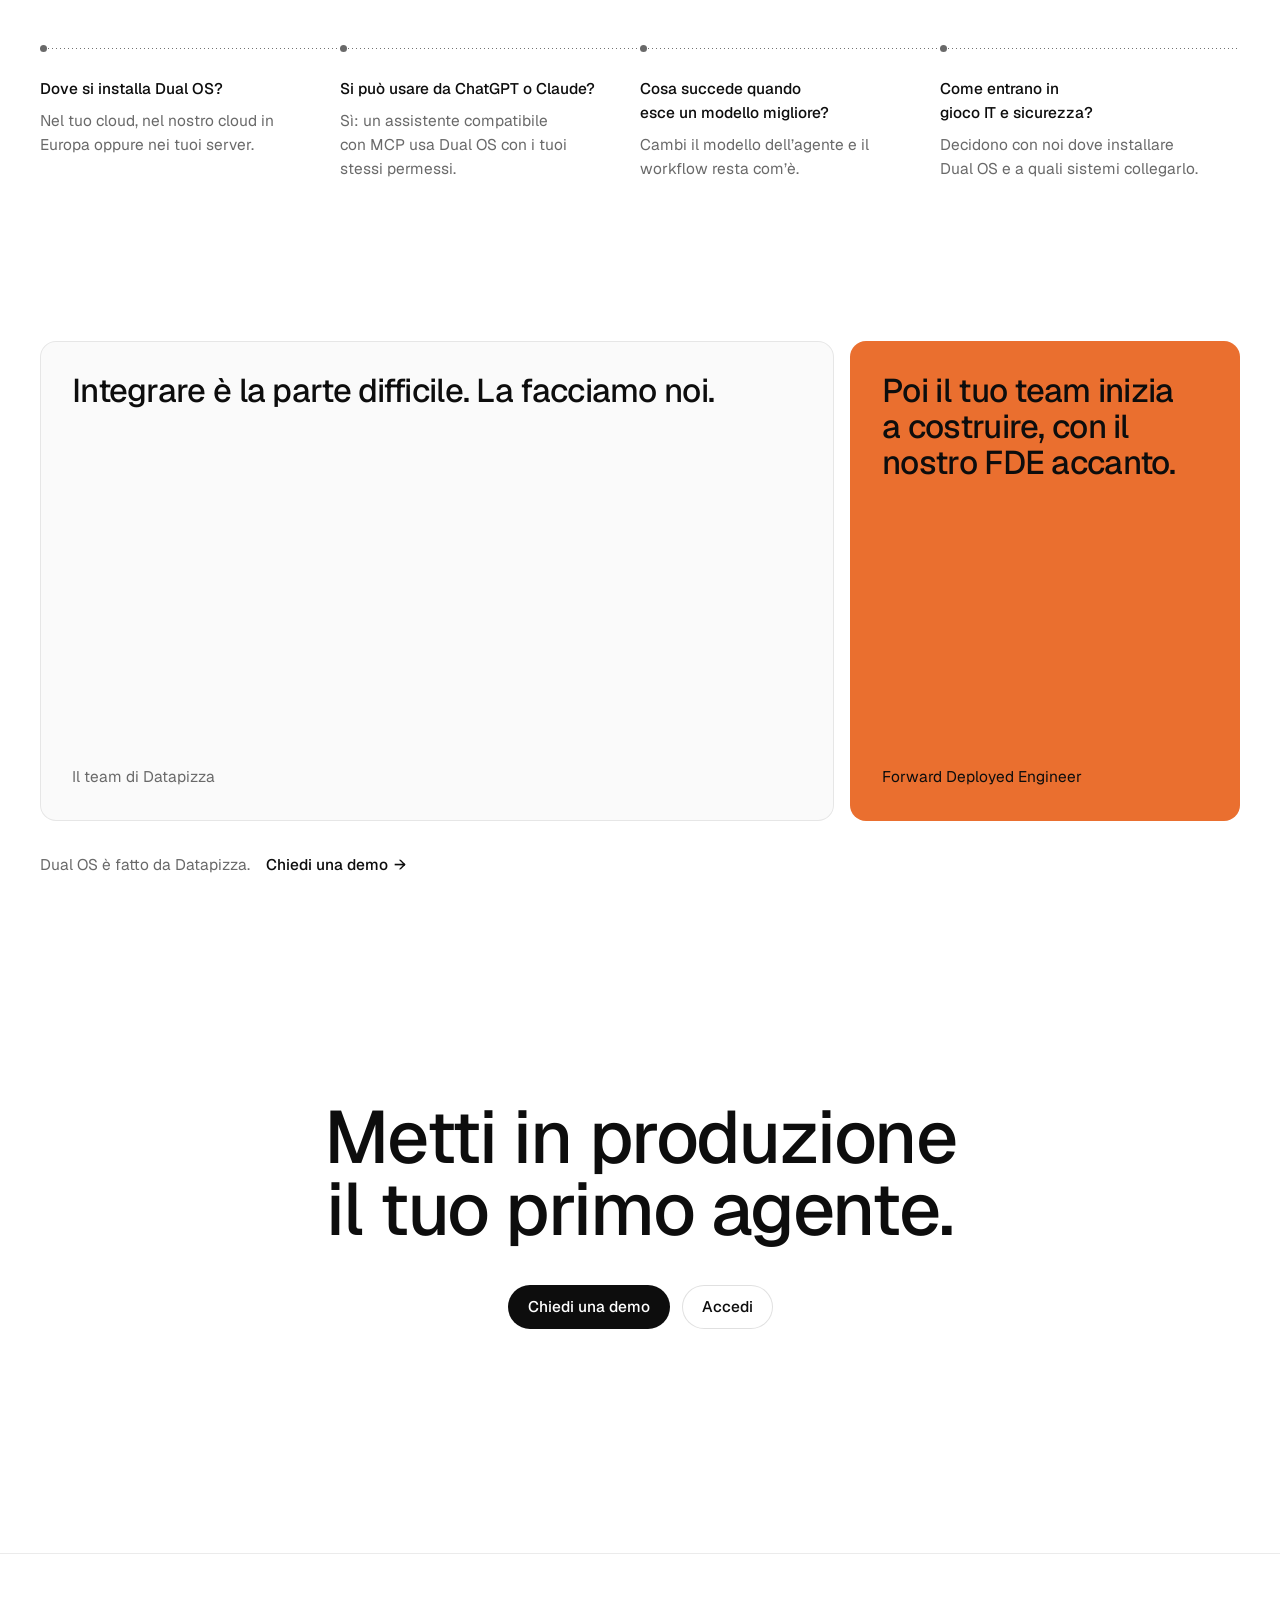
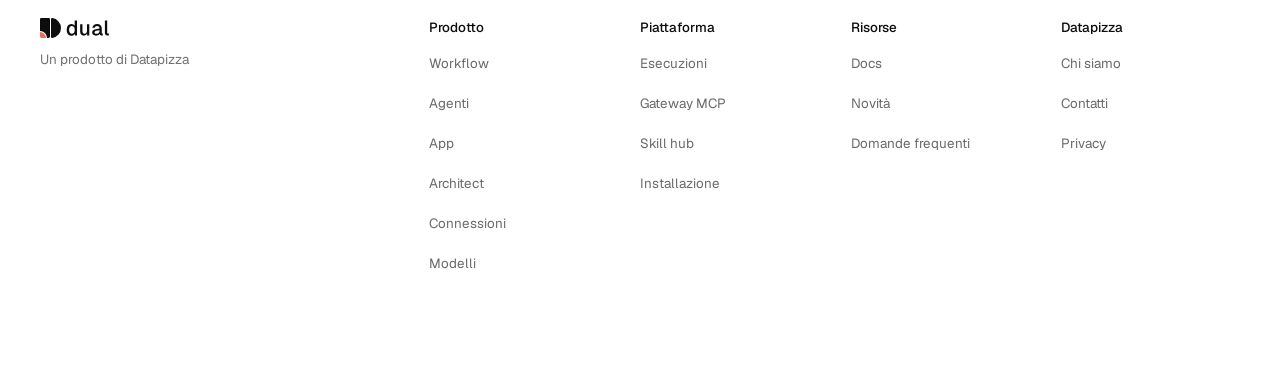
==== commit 9252ae27: "Linear's floor under the app: shade, contact shadows, edge light on dark Co-Authored-By: Claude Opus" ====
--- a/landing-v2-hero-editoriale.html
+++ b/landing-v2-hero-editoriale.html
@@ -41,8 +41,8 @@
       type="font/woff2"
       crossorigin
     />
-    <script type="module" crossorigin src="./assets/landing-v2-hero-editoriale-DB0Lf4ZR.js"></script>
-    <link rel="stylesheet" crossorigin href="./assets/landing-v2-hero-editoriale-B2ukotaA.css">
+    <script type="module" crossorigin src="./assets/landing-v2-hero-editoriale-BkJGjYr-.js"></script>
+    <link rel="stylesheet" crossorigin href="./assets/landing-v2-hero-editoriale-_0-2fu1b.css">
   </head>
   <body>
     <div id="root"></div>
--- a/assets/landing-v2-hero-editoriale-_0-2fu1b.css
+++ b/assets/landing-v2-hero-editoriale-_0-2fu1b.css
@@ -0,0 +1 @@
+@font-face{font-family:Inter;font-style:normal;font-weight:100 900;font-display:swap;src:url(./inter-vf-9uxIvICm.woff2)format("woff2")}@font-face{font-family:Geist;font-style:normal;font-weight:100 900;font-display:swap;src:url(./geist-vf-B4vUr4ea.woff2)format("woff2")}@font-face{font-family:IBM Plex Mono;font-style:normal;font-weight:400;font-display:swap;src:url(./ibm-plex-mono-400-DMJ8VG8y.woff2)format("woff2")}*,:before,:after{box-sizing:border-box}html,body{background:#fff;margin:0}:root{--z-raised:1;--z-nav:2;--z-lab:10}body{-webkit-font-smoothing:antialiased;-moz-osx-font-smoothing:grayscale}.page{--bg:#fff;--ink:oklch(16% 0 0);--desc:oklch(52% 0 0);--nav:oklch(45% 0 0);--news-tag:oklch(24% 0 0);--hair:#00000014;--pill-bg:oklch(16% 0 0);--pill-hover:oklch(30% 0 0);--pill-ink:#fff;--floor-end:oklch(80% 0 0);--shade-spot:#000;--contact:.5;--noise-blend:multiply;--noise-k:.3;--accent:oklch(68% .17 45);--logo-orange:oklch(68.3% .15 33);--frame-bg:oklch(98.5% 0 0);--frame-shadow:0 0 0 1px #00000014, 0 1px 2px #0000000a, 0 24px 48px -24px #0000001f;--panel-bg:#fff;--panel-shadow:0 0 0 1px #0000000f, 0 1px 2px #0000000a;--ui-ink:oklch(20% 0 0);--ui-muted:oklch(50% 0 0);--ui-faint:oklch(64% 0 0);--ui-line:#00000012;--ui-line-strong:#0000001f;--ui-fill:oklch(96.5% 0 0);--ui-hover:#0000000d;--ui-bar:oklch(91.5% 0 0);--ui-dot:#00000024;--edge:#00000029;--card-bg:#fff;--card-shadow:0 0 0 1px #00000014, 0 1px 2px #0000000d;--inspector-bg:#fff;--inspector-shadow:0 0 0 1px #0000000f, 0 2px 4px #0000000a, 0 12px 32px -8px #0000001f;background:var(--bg);min-height:100dvh;color:var(--ink);font-feature-settings:"cv01", "ss03";font-synthesis:none;font-family:Inter,ui-sans-serif,system-ui,sans-serif;overflow-x:clip}.page[data-mode=scuro]{--bg:oklch(13% 0 0);--ink:oklch(97.5% 0 0);--desc:oklch(65% 0 0);--nav:oklch(65% 0 0);--news-tag:oklch(87% 0 0);--hair:#ffffff14;--pill-bg:oklch(91% 0 0);--pill-hover:oklch(98% 0 0);--pill-ink:oklch(13% 0 0);--floor-end:oklch(86% 0 0);--shade-spot:#fff;--contact:1;--beam:black, #0009 30%, #0003 50%, transparent 70%;--noise-blend:overlay;--noise-k:1;--frame-bg:oklch(17.5% 0 0);--frame-shadow:0 0 0 1px #ffffff14;--panel-bg:#ffffff03;--panel-shadow:0 0 0 1px #ffffff0d, 0 0 0 2px #0003;--ui-ink:oklch(95% 0 0);--ui-muted:oklch(68% 0 0);--ui-faint:oklch(52% 0 0);--ui-line:#ffffff12;--ui-line-strong:#ffffff1f;--ui-fill:#ffffff0d;--ui-hover:#ffffff0f;--ui-bar:#ffffff17;--ui-dot:#ffffff17;--edge:#ffffff29;--card-bg:oklch(20% 0 0);--card-shadow:0 0 0 1px #ffffff14;--inspector-bg:oklch(20.5% 0 0);--inspector-shadow:0 0 0 1px #ffffff1f, 0 2px 32px #00000040}.page[data-face=geist] .site,.page[data-face=titoli] :is(h1,h2,blockquote){font-feature-settings:normal;font-size-adjust:ex-height .546;font-family:Geist,ui-sans-serif,system-ui,sans-serif}.page:not([data-face=inter]) :is(.statement,.feature-head h2,.faq h2,.team-card blockquote,.prefooter h2){font-weight:var(--title-weight)}.page[data-face=geist] :is(.stage,.feature-visual){font-feature-settings:"cv01", "ss03";font-size-adjust:none;font-family:Inter,ui-sans-serif,system-ui,sans-serif}.page[data-face=geist] :is(.caption,.fig-num){font-size-adjust:none}.shell{width:100%;max-width:1360px;padding:0 max(40px, env(safe-area-inset-right)) 0 max(40px, env(safe-area-inset-left));margin:0 auto}.nav{z-index:var(--z-nav);border-bottom:1px solid var(--hair);background:color-mix(in oklab, var(--bg) 80%, transparent);-webkit-backdrop-filter:blur(20px);backdrop-filter:blur(20px);height:73px;position:sticky;top:0}.nav-row{align-items:center;height:100%;display:flex}.wordmark{color:var(--ink);letter-spacing:-.02em;margin-right:auto;font-size:18px;font-weight:590;text-decoration:none}.wordmark.has-logo{width:fit-content;display:flex}.logo{width:auto;height:20px;display:block}.nav-links{align-items:center;display:flex}.nav-links a,.pill,.wordmark,.news{touch-action:manipulation;position:relative}.nav-links a:after,.pill:after{content:"";position:absolute;inset:-6px 0}.wordmark:after,.news:after{content:"";position:absolute}.wordmark:after{inset:-12px -8px}.news:after{inset:-10px -8px}.nav-links a{height:32px;color:var(--nav);align-items:center;padding:0 12px;font-size:13px;text-decoration:none;transition:color .15s ease-out;display:flex}.nav-rule{background:var(--hair);width:1px;height:16px;margin:0 8px}.pill{background:var(--pill-bg);height:32px;color:var(--pill-ink);border-radius:9999px;align-items:center;margin-left:8px;padding:0 14px;font-size:13px;font-weight:510;text-decoration:none;transition:background-color .15s ease-out,transform .15s ease-out;display:flex}.pill:active{transform:scale(.96)}.page a:focus-visible{outline:2px solid var(--ink);outline-offset:2px;border-radius:6px}.hero{padding-top:var(--top)}h1{color:var(--ink);font-size:var(--title-size);font-weight:var(--title-weight);letter-spacing:var(--tracking);text-wrap:balance;margin:0;line-height:1}.line{display:block}.band{margin-top:var(--band-gap);justify-content:space-between;align-items:baseline;gap:24px;font-size:15px;line-height:1.6;display:flex}.desc{max-width:37.5em;color:var(--desc);text-wrap:pretty;margin:0}.news{flex:none;align-items:baseline;gap:12px;text-decoration:none;display:flex}.news-tag{color:var(--news-tag);font-weight:510}.news-link{color:var(--desc);transition:color .15s ease-out}.news-arrow{margin-left:4px;transition:transform .15s ease-out;display:inline-block}@media (hover:hover) and (pointer:fine){.nav-links a:hover{color:var(--ink)}.pill:hover{background:var(--pill-hover)}.news:hover .news-link{color:var(--ink)}.news:hover .news-arrow{transform:translate(2px)}}.stage{--floor-inset:12px;--floor-below:8.62em;margin-top:calc(var(--preview-gap) - 1px);font-size:var(--ui);position:relative;overflow:hidden}.stage>.shell{padding-top:1px;padding-bottom:var(--floor-below)}.floor{width:min(100% - 2 * var(--floor-inset), 1920px - 2 * var(--floor-inset));background:radial-gradient(52.53% 57.5% at 50% 100%, transparent 0%, color-mix(in oklab, var(--bg) 50%, transparent) 100%), linear-gradient(var(--bg) 10%, var(--floor-end) 100%);opacity:var(--floor);pointer-events:none;border-radius:6px;margin:0 auto;position:absolute;inset:0}.shade{aspect-ratio:1440/804;background:var(--bg);width:min(100%,1920px);opacity:calc(.4 * var(--floor));pointer-events:none;position:absolute;bottom:0;left:50%;translate:-50%}.shade:before{content:"";background:var(--shade-spot);position:absolute;inset:0;-webkit-mask-image:radial-gradient(52.78% 29.85% at 50% 67.66%,#000 27.6%,#000000f0 31.6%,#000000d4 36.8%,#000000b8 42.1%,#00000085 52.6%,#0000005c 63.2%,#0000003b 73.7%,#00000021 84.2%,#0000000f 92%,#0000);mask-image:radial-gradient(52.78% 29.85% at 50% 67.66%,#000 27.6%,#000000f0 31.6%,#000000d4 36.8%,#000000b8 42.1%,#00000085 52.6%,#0000005c 63.2%,#0000003b 73.7%,#00000021 84.2%,#0000000f 92%,#0000)}.preview:before{content:"";aspect-ratio:1440/668;width:147.69em;opacity:calc(var(--contact) * var(--floor));background:url("data:image/svg+xml,%3Csvg xmlns='http://www.w3.org/2000/svg' viewBox='0 0 1440 668'%3E%3Cdefs%3E%3ClinearGradient id='v' x1='0' x2='1440' gradientUnits='userSpaceOnUse'%3E%3Cstop offset='.03' stop-opacity='0'/%3E%3Cstop offset='.083' stop-opacity='.055'/%3E%3Cstop offset='.139' stop-opacity='.12'/%3E%3Cstop offset='.278' stop-opacity='.31'/%3E%3Cstop offset='.5' stop-opacity='.6'/%3E%3Cstop offset='.722' stop-opacity='.34'/%3E%3Cstop offset='.833' stop-opacity='.21'/%3E%3Cstop offset='.917' stop-opacity='.1'/%3E%3Cstop offset='.986' stop-opacity='0'/%3E%3C/linearGradient%3E%3Cfilter id='b'%3E%3CfeGaussianBlur stdDeviation='5'/%3E%3C/filter%3E%3CclipPath id='c'%3E%3Cpath d='M0 0H1440V668H1219V577H229V668H0Z'/%3E%3C/clipPath%3E%3C/defs%3E%3Cg clip-path='url(%23c)'%3E%3Cpath fill='url(%23v)' filter='url(%23b)' d='M40 576V410L720 516L1420 400V576Z'/%3E%3Cpath fill-opacity='.2' filter='url(%23b)' d='M150 577L240 561V577ZM1213 561L1300 577H1213Z'/%3E%3C/g%3E%3C/svg%3E") 0 0/100% 100%;position:absolute;bottom:-9.31em;left:50%;translate:calc(-50% - .385em)}.page[data-mode=scuro] .preview:after{content:"";-webkit-mask-image:radial-gradient(15.38em 15.38em at 8% 0, var(--beam)), radial-gradient(15.38em 15.38em at 0 0, var(--beam));mask-image:radial-gradient(15.38em 15.38em at 8% 0, var(--beam)), radial-gradient(15.38em 15.38em at 0 0, var(--beam));border:1px solid #ffffff26;border-radius:calc(.923em + 1px);position:absolute;inset:-1px}@media (width<=1359px){.stage>.shell{--fade:min(360px, 40%);-webkit-mask-image:linear-gradient(to left, rgb(0 0 0/calc(1 - var(--fade-right))), rgb(0 0 0/calc(1 - .9 * var(--fade-right))) calc(var(--fade) * .11), rgb(0 0 0/calc(1 - .72 * var(--fade-right))) calc(var(--fade) * .24), rgb(0 0 0/calc(1 - .5 * var(--fade-right))) calc(var(--fade) * .38), rgb(0 0 0/calc(1 - .3 * var(--fade-right))) calc(var(--fade) * .52), rgb(0 0 0/calc(1 - .14 * var(--fade-right))) calc(var(--fade) * .66), rgb(0 0 0/calc(1 - .04 * var(--fade-right))) calc(var(--fade) * .81), black var(--fade));mask-image:linear-gradient(to left, rgb(0 0 0/calc(1 - var(--fade-right))), rgb(0 0 0/calc(1 - .9 * var(--fade-right))) calc(var(--fade) * .11), rgb(0 0 0/calc(1 - .72 * var(--fade-right))) calc(var(--fade) * .24), rgb(0 0 0/calc(1 - .5 * var(--fade-right))) calc(var(--fade) * .38), rgb(0 0 0/calc(1 - .3 * var(--fade-right))) calc(var(--fade) * .52), rgb(0 0 0/calc(1 - .14 * var(--fade-right))) calc(var(--fade) * .66), rgb(0 0 0/calc(1 - .04 * var(--fade-right))) calc(var(--fade) * .81), black var(--fade))}}.preview{width:101.54em;height:55.38em;color:var(--ui-ink);letter-spacing:-.005em;pointer-events:none;-webkit-user-select:none;user-select:none;margin-left:-1.54em;font-size:1em;line-height:1.4;position:relative}.frame{isolation:isolate;background:var(--frame-bg);height:100%;box-shadow:var(--frame-shadow);border-radius:.923em;position:relative;overflow:hidden}.frame:before{content:"";z-index:-1;opacity:calc(var(--noise) * var(--noise-k));mix-blend-mode:var(--noise-blend);background-image:url("data:image/svg+xml,%3Csvg xmlns='http://www.w3.org/2000/svg' width='256' height='256'%3E%3Cfilter id='n'%3E%3CfeTurbulence type='fractalNoise' baseFrequency='.8' numOctaves='3' stitchTiles='stitch'/%3E%3CfeColorMatrix type='saturate' values='0'/%3E%3C/filter%3E%3Crect width='100%25' height='100%25' filter='url(%23n)'/%3E%3C/svg%3E");background-size:256px 256px;position:absolute;inset:0}.frame-content{grid-template-columns:17.85em 1fr;height:100%;display:grid}.ui-icon{fill:none;stroke:currentColor;stroke-width:1.3px;stroke-linecap:round;stroke-linejoin:round;flex:none;width:1.23em;height:1.23em}.side{padding:.92em .77em}.side ul{margin:0;padding:0;list-style:none}.ui-org{align-items:center;gap:.62em;height:2.46em;padding:0 .46em;display:flex}.ui-avatar{background:var(--ui-ink);width:1.82em;height:1.82em;color:var(--frame-bg);border-radius:.45em;place-items:center;font-size:.846em;font-weight:600;display:grid}.ui-org-name{line-height:1.2;display:grid}.ui-org-name strong{font-weight:560}.ui-org-name span{color:var(--ui-muted);font-size:.846em}.ui-search{background:var(--ui-fill);height:2.3em;color:var(--ui-muted);border-radius:.62em;align-items:center;gap:.62em;margin:.92em 0 .31em;padding:0 .62em;display:flex}.ui-search kbd{color:var(--ui-faint);font:inherit;margin-left:auto;font-size:.846em}.ui-group{color:var(--ui-faint);justify-content:space-between;margin:1.6em 0 .36em;padding:0 .73em;font-size:.846em;font-weight:510;display:flex}.ui-nav{height:2.3em;color:var(--ui-muted);border-radius:.46em;align-items:center;gap:.62em;padding:0 .62em;display:flex}.ui-nav .ui-icon{color:var(--ui-faint)}.ui-nav.active{background:var(--ui-hover);color:var(--ui-ink)}.ui-nav.active .ui-icon{color:var(--ui-ink)}.main{background:var(--panel-bg);min-width:0;box-shadow:var(--panel-shadow);border-radius:.615em;flex-direction:column;margin:.615em .615em .615em 0;display:flex;position:relative;overflow:hidden}.page[data-mode=scuro] .main:before{content:"";pointer-events:none;background:radial-gradient(closest-side,#ffffff0a,#0000 90%);width:30.77em;height:30.77em;position:absolute;top:0;left:0;translate:-50% -50%}.page[data-mode=scuro] .main:after{content:"";border-radius:inherit;-webkit-mask-image:radial-gradient(15.38em 15.38em at 8.12em 0, var(--beam)), radial-gradient(15.38em 15.38em at 0 0, var(--beam));mask-image:radial-gradient(15.38em 15.38em at 8.12em 0, var(--beam)), radial-gradient(15.38em 15.38em at 0 0, var(--beam));pointer-events:none;position:absolute;inset:0;box-shadow:inset 0 0 0 1px #ffffff26}.run-head{border-bottom:1px solid var(--ui-line);flex:none;justify-content:space-between;align-items:center;gap:1em;height:3.46em;padding:0 1.23em;display:flex}.run-title{white-space:nowrap;align-items:center;gap:.62em;min-width:0;display:flex}.run-title strong{font-weight:510}.run-title code{color:var(--ui-faint);font-family:IBM Plex Mono,ui-monospace,monospace;font-size:.923em}.ui-badge{height:1.82em;box-shadow:inset 0 0 0 1px var(--ui-line-strong);color:var(--ui-muted);border-radius:999px;align-items:center;padding:0 .64em;font-size:.846em;font-weight:510;display:inline-flex}.run-facts{color:var(--ui-muted);font-variant-numeric:tabular-nums;white-space:nowrap}.canvas{background-image:radial-gradient(circle, var(--ui-dot) .077em, transparent .1em);background-position:.77em .77em;background-size:1.54em 1.54em;flex:1;position:relative}.debugger{background:var(--card-bg);box-shadow:var(--card-shadow), 0 4px 12px -4px #00000014;border-radius:1em;align-items:center;gap:.17em;padding:.25em;font-size:.923em;display:flex;position:absolute;top:1.33em;left:50%;transform:translate(-50%)}.ui-button{height:2.33em;color:var(--ui-ink);white-space:nowrap;border-radius:.75em;align-items:center;gap:.33em;padding:0 .83em;font-weight:510;display:inline-flex}.ui-button .ui-icon{color:var(--ui-faint)}.debugger-rule{background:var(--ui-line-strong);width:1px;height:1.33em}.flow{gap:1.38em;width:20em;margin:0;padding:0;list-style:none;display:grid;position:absolute;top:6.15em;left:calc(50% - 16.2em);transform:translate(-50%)}.node{background:var(--card-bg);height:4em;box-shadow:var(--card-shadow);border-radius:.92em;align-items:center;gap:.77em;padding:0 .92em 0 .62em;display:flex;position:relative}.node+.node:before{content:"";background:var(--edge);width:1px;height:1.38em;position:absolute;bottom:100%;left:50%}.node-op{background:var(--ui-fill);width:2.77em;height:2.77em;color:var(--ui-muted);border-radius:.3em;flex:none;place-items:center;display:grid}.node .node-op{border-radius:.46em}.node-text{min-width:0;line-height:1.3;display:grid}.node-text strong{text-overflow:ellipsis;white-space:nowrap;font-weight:510;overflow:hidden}.node-text span{color:var(--ui-muted);font-variant-numeric:tabular-nums;font-size:.846em}.node-status{color:var(--ui-faint);margin-left:auto;display:flex}.node.selected{box-shadow:0 0 0 1.5px var(--accent), 0 0 0 4.5px color-mix(in oklab, var(--accent) 18%, transparent)}.node.selected .node-op{background:color-mix(in oklab, var(--accent) 14%, var(--card-bg));color:var(--accent)}.inspector{background:var(--inspector-bg);width:30.77em;height:40em;box-shadow:var(--inspector-shadow);border-radius:.923em;flex-direction:column;display:flex;position:absolute;top:13.77em;right:1.6em;overflow:hidden}.inspector-head{border-bottom:1px solid var(--ui-line);flex:none;align-items:center;gap:.62em;height:3.85em;padding:0 .77em 0 .62em;display:flex}.inspector-head .node-op{background:color-mix(in oklab, var(--accent) 14%, var(--inspector-bg));width:2.3em;height:2.3em;color:var(--accent);border-radius:.46em}.inspector-head strong{margin-right:.15em;font-weight:560}.ui-tag{background:var(--ui-fill);height:1.82em;color:var(--ui-muted);border-radius:.45em;align-items:center;padding:0 .55em;font-size:.846em;font-weight:510;display:inline-flex}.inspector-close{width:2.15em;height:2.15em;color:var(--ui-faint);place-items:center;margin-left:auto;display:grid}.inspector-body{padding:0 1.23em}.inspector-body section{padding:1.08em 0 1.23em}.inspector-body section+section{border-top:1px dashed var(--ui-line-strong)}.inspector-body p{margin:0}.field-title{font-weight:560}.field-hint{color:var(--ui-muted);margin-top:.15em;font-size:.923em}.ui-select{height:2.77em;box-shadow:inset 0 0 0 1px var(--ui-line-strong);border-radius:.77em;justify-content:space-between;align-items:center;margin-top:.77em;padding:0 .77em;display:flex}.ui-select .ui-icon{color:var(--ui-faint)}.ui-link{color:var(--ui-muted);align-items:center;gap:.31em;margin-top:.69em;font-size:.923em;display:inline-flex}.ui-link .ui-icon{width:1.08em;height:1.08em}.field-label{font-size:.923em;font-weight:510;margin-top:.92em!important}.ui-textarea{background:var(--ui-fill);border-radius:.92em;margin-top:.46em;padding:1em;display:block}.ui-lines{gap:.62em;display:grid}.inspector-body section>.ui-lines{margin-top:.92em}.ui-lines span{background:var(--ui-bar);border-radius:999px;height:.46em;display:block}@media (prefers-reduced-motion:no-preference){.frame,.floor,.shade,.preview:before,.preview:after{animation:fade calc(.55s * var(--slow)) ease calc(.4s * var(--slow)) both}.line{animation:rise var(--dur) var(--ease) both;animation-delay:calc(.66s * var(--slow) + var(--i) * var(--stagger))}.band{animation:rise var(--dur) var(--ease) both;animation-delay:calc(.78s * var(--slow) + 2 * var(--stagger))}.frame-content{animation:fade calc(1.5s * var(--slow)) ease calc(1.5s * var(--slow)) both}.inspector{animation:pop calc(.25s * var(--slow)) cubic-bezier(.23, 1, .32, 1) calc(4s * var(--slow)) both}}@keyframes fade{0%{opacity:0}}@keyframes rise{0%{opacity:0;filter:blur(var(--blur));transform:translateY(var(--rise))}}@keyframes pop{0%{opacity:0;filter:blur(1.7px);transform:translateY(10px)}}@media (width>=1281px) and (width<=1440px){.stage{--floor-below:3.7em}.preview:before{display:none}}@media (width<=1280px){.desc{max-width:378px}.stage{--floor-inset:0px;--floor-below:2.15em}.floor{border-radius:0}}@media (width<=1024px){.band{flex-direction:column;gap:20px}.shade{display:none}.floor:before{content:"";background:color-mix(in oklab, var(--bg) 40%, transparent);position:absolute;inset:0;-webkit-mask-image:linear-gradient(#0000,#000 40%);mask-image:linear-gradient(#0000,#000 40%)}}@media (width<=768px){.floor:before{background:color-mix(in oklab, var(--bg) 50%, transparent)}}@media (width<=640px){.shell{padding:0 max(24px, env(safe-area-inset-right)) 0 max(24px, env(safe-area-inset-left))}.nav{height:64px}.nav-links a:not([href=\#accedi]),.nav-rule{display:none}.hero{padding-top:calc(var(--top) * .7)}h1{max-width:360px;font-size:calc(var(--title-size) * .594);line-height:1.1}.line{display:inline}.band{margin-top:calc(var(--band-gap) * .6)}.desc{max-width:320px}.stage{--floor-below:4.62em;margin-top:calc(var(--preview-gap) * .68 - 1px);font-size:calc(var(--ui) * .5)}.preview{margin-left:-6px}.inspector,.page[data-mode=scuro] :is(.preview,.main):after{display:none}}.lab,.lab-toggle{--lightningcss-light: ;--lightningcss-dark:initial;color-scheme:dark;cursor:auto;font:12px/1.4 ui-sans-serif,system-ui,-apple-system,sans-serif}.lab{z-index:var(--z-lab);color:#ececec;background:#161616f5;border-radius:10px;width:280px;max-height:calc(100dvh - 96px);padding:12px 14px 14px;position:fixed;top:84px;right:12px;overflow:auto;box-shadow:0 0 0 1px #ffffff14,0 10px 40px #0000004d}.lab button,.lab-toggle{color:inherit;font:inherit;cursor:pointer;touch-action:manipulation;background:#ffffff0f;border:1px solid #ffffff24;border-radius:5px;padding:4px 8px;transition:background-color .15s ease-out}.lab-toggle{z-index:var(--z-lab);color:#ececec;background:#161616eb;padding:6px 10px;position:fixed;top:84px;right:12px}@media (hover:hover) and (pointer:fine){.lab button:hover,.lab-toggle:hover{background:#ffffff1f}.lab .lab-save:hover{background:#fff}}.lab button:focus-visible,.lab-toggle:focus-visible,.lab input:focus-visible,.lab select:focus-visible{outline-offset:2px;outline:2px solid #ffffff80}.lab-head,.lab-actions{align-items:center;gap:8px;display:flex}.lab-head{justify-content:space-between}.lab fieldset{border:0;border-top:1px solid #ffffff1a;margin:12px 0 0;padding:8px 0 0}.lab legend{color:#ececec8c;letter-spacing:.04em;text-transform:uppercase;padding:0;font-size:11px}.knob{grid-template-columns:1fr 56px;align-items:center;gap:0 8px;margin-top:6px;display:grid}.knob label{grid-column:1/-1}.knob input[type=range]{accent-color:#ececec;width:100%;margin:0}.knob output{font-variant-numeric:tabular-nums;text-align:right;font-family:ui-monospace,monospace}.knob select{color:inherit;font:inherit;background:#ffffff0f;border:1px solid #ffffff24;border-radius:5px;grid-column:1/-1;padding:3px 4px}.lab-actions{flex-wrap:wrap;margin-top:14px}.lab .lab-save{color:#161616;background:#ececec;border-color:#ececec;font-weight:600}.lab-status{color:#ecececb3;overflow-wrap:anywhere;margin:6px 0 0}.lab-saved p{color:#ececec8c;letter-spacing:.04em;text-transform:uppercase;margin:12px 0 4px;font-size:11px}.lab-saved ul{gap:4px;margin:0;padding:0;list-style:none;display:grid}.lab-saved button{text-align:left;justify-content:space-between;width:100%;display:flex}.lab-saved button span{color:#ececec80;font-family:ui-monospace,monospace}@media (width<=640px){.lab{width:auto;max-height:60dvh;top:72px;left:8px;right:8px}.lab-toggle{top:72px}}@media (prefers-reduced-motion:reduce){.pill,.news-link,.news-arrow,.nav-links a{transition:none}}.proto-picker{z-index:2147483647;-webkit-backdrop-filter:blur(12px)saturate(1.4);backdrop-filter:blur(12px)saturate(1.4);-webkit-font-smoothing:antialiased;-webkit-user-select:none;user-select:none;background:#0a0a0ad1;border-radius:999px;align-items:center;gap:2px;padding:4px;font-family:-apple-system,BlinkMacSystemFont,Segoe UI,sans-serif;font-size:13px;line-height:1;display:flex;position:fixed;bottom:24px;left:50%;transform:translate(-50%);box-shadow:inset 0 0 0 1px #ffffff14,0 8px 24px #0000003d,0 2px 6px #0000001f}.proto-picker-highlight{will-change:transform;background:#ffffff1f;border-radius:999px;height:28px;position:absolute;top:4px;left:0}.proto-picker[data-ready] .proto-picker-highlight{transition:transform .25s cubic-bezier(.23,1,.32,1),width .25s cubic-bezier(.23,1,.32,1)}@media (prefers-reduced-motion:reduce){.proto-picker[data-ready] .proto-picker-highlight{transition:none}}.proto-picker-item{color:#ffffff8c;height:28px;font:inherit;cursor:pointer;background:0 0;border:0;border-radius:999px;align-items:center;padding:0 12px;transition:color .15s ease-out;display:flex;position:relative}.proto-picker-item:hover{color:#ffffffd9}.proto-picker-item:active{transform:scale(.97)}.proto-picker-item:focus-visible{outline-offset:2px;outline:2px solid #fff6}.proto-picker-item[data-active]{color:#fff}.proto-picker-divider{background:#ffffff1f;width:1px;height:16px;margin:0 4px}.proto-picker-replay{padding:0 10px;font-size:14px}.proto-picker[data-position=top]{top:24px;bottom:auto}.page{--text-2:oklch(30% 0 0);--text-3:var(--desc);--text-4:oklch(55% 0 0);--art:oklch(70% 0 0);--on-accent:oklch(16% 0 0)}.page[data-mode=scuro]{--text-2:oklch(87% 0 0);--text-3:oklch(65% 0 0);--text-4:oklch(58% 0 0);--art:oklch(45% 0 0)}.page [id]{scroll-margin-top:88px}.sr-only{clip-path:inset(50%);white-space:nowrap;border:0;width:1px;height:1px;margin:-1px;padding:0;position:absolute;overflow:hidden}.site[data-intro=off] :is(.frame,.floor,.shade,.line,.band,.frame-content,.inspector),.site[data-intro=off] .preview:before,.site[data-intro=off] .preview:after{animation:none}.systems{padding-top:112px}.systems-row{height:40px;color:var(--text-3);letter-spacing:-.02em;text-align:center;white-space:nowrap;grid-template-columns:repeat(7,minmax(0,1fr));align-items:center;margin:0;padding:0;font-size:22px;font-weight:600;list-style:none;display:grid}.caption{color:var(--text-4);text-align:center;text-transform:uppercase;text-wrap:balance;margin:36px 0 0;font-family:IBM Plex Mono,ui-monospace,monospace;font-size:12px;line-height:1.333}.statement{max-width:1250px;color:var(--text-3);letter-spacing:-.022em;text-wrap:pretty;margin:0;padding-top:96px;font-size:48px;font-weight:510;line-height:1}.statement-lead{color:var(--ink)}.figs{padding-top:136px;padding-bottom:160px}.fig-grid{grid-template-columns:repeat(3,minmax(0,1fr));margin:0;padding:0;list-style:none;display:grid}.fig{flex-direction:column;height:468px;padding:32px;display:flex}.fig+.fig{border-left:1px solid var(--hair)}.fig-num{color:var(--text-4);text-transform:uppercase;margin:0;font-family:IBM Plex Mono,ui-monospace,monospace;font-size:12px;line-height:1.333}.fig-art{flex:1;place-items:center;min-height:0;display:grid}.art{pointer-events:none;-webkit-user-select:none;user-select:none;width:100%;max-width:320px;height:auto;display:block}.art-line,.art-box,.art-drop{fill:none;stroke:var(--art);stroke-width:1px;vector-effect:non-scaling-stroke}.art-box{fill:var(--bg)}.art-drop{stroke-dasharray:4 3}.art-bar{fill:color-mix(in oklab, var(--art) 55%, transparent)}.art-ink{fill:var(--ink)}.art-agent{fill:var(--accent)}.fig h3,.fig-text{max-width:368px;margin:0;font-size:15px;line-height:1.6}.fig h3{color:var(--text-2);text-wrap:balance;font-weight:510}.fig-text{color:var(--text-3);text-wrap:pretty;margin-top:8px}.feature{border-top:1px solid var(--hair);padding:128px 0}.feature-inner{flex-direction:column;display:flex}.feature-head,.feature-list{grid-template-columns:minmax(0,672fr) minmax(0,608fr);display:grid}.feature-head h2,.faq h2{color:var(--ink);letter-spacing:-.022em;text-wrap:balance;margin:0;font-size:48px;font-weight:510;line-height:1}.feature-copy p{max-width:566px;color:var(--text-2);letter-spacing:-.012em;text-wrap:pretty;margin:0;font-size:24px;line-height:1.33}.more{color:var(--ink);touch-action:manipulation;align-items:center;font-size:16px;font-weight:510;line-height:1.5;text-decoration:none;display:inline-flex;position:relative}.more:after{content:"";position:absolute;inset:-10px -6px}.feature-copy .more{margin-top:26px}.more-arrow{margin-left:6px;transition:transform .15s ease-out;display:inline-block}.feature-visual{font-size:var(--ui);margin-top:96px}.feature-list{padding-top:36px}.feature-label{color:var(--text-4);margin:0;font-size:15px;line-height:1.867}.feature-list ul{color:var(--text-2);grid-template-rows:repeat(2,auto);grid-template-columns:repeat(2,minmax(0,1fr));grid-auto-flow:column;margin:0;padding:0;font-size:15px;line-height:1.867;list-style:none;display:grid}.feature-list li:nth-child(n+3){border-left:1px solid var(--hair);padding-left:32px}.rule{background:var(--hair);height:1px}.screen{width:113.69em;color:var(--ui-ink);letter-spacing:-.005em;pointer-events:none;-webkit-user-select:none;user-select:none;-webkit-mask-composite:source-in;margin-left:-11.69em;padding-top:2.15em;line-height:1.4;position:relative;-webkit-mask-image:linear-gradient(#000 0% 40%,#0000 90%),linear-gradient(90deg,#0000,#000 8em calc(100% - 12em),#0000);mask-image:linear-gradient(#000 0% 40%,#0000 90%),linear-gradient(90deg,#0000,#000 8em calc(100% - 12em),#0000);-webkit-mask-composite:source-in;mask-composite:intersect}.screen-frame{height:48.15em;box-shadow:inset 0 0 0 1px var(--hair);border-radius:1.69em;padding:.615em}.screen-panel{background:var(--frame-bg);height:100%;box-shadow:0 0 0 1px var(--hair);border-radius:.92em .92em 0 0;grid-template-columns:17.85em 1fr;display:grid;overflow:hidden}.scr-main{background:var(--panel-bg);min-width:0;box-shadow:var(--panel-shadow);border-radius:.615em .615em 0 0;flex-direction:column;margin:.615em .615em 0 0;display:flex;overflow:hidden}.scr-head{border-bottom:1px solid var(--ui-line);flex:none;justify-content:space-between;align-items:center;gap:1em;height:3.46em;padding:0 1.23em;display:flex}.scr-crumb,.scr-name{white-space:nowrap;align-items:center;gap:.46em;display:inline-flex}.scr-crumb{color:var(--ui-muted)}.scr-name{gap:.62em}.scr-name strong,.scr-title{font-weight:560}.scr-actions{align-items:center;gap:.46em;display:flex}.scr-button{height:2.31em;box-shadow:inset 0 0 0 1px var(--ui-line-strong);white-space:nowrap;border-radius:.62em;align-items:center;padding:0 .85em;font-weight:510;display:inline-flex}.scr-button.primary{background:var(--ui-ink);box-shadow:none;color:var(--frame-bg)}.scr-body{flex:1;min-height:0;padding:1.54em 1.85em}.scr-body>.scr-title{font-size:1.23em;display:block}.scr-search{max-width:30em;height:2.62em;box-shadow:inset 0 0 0 1px var(--ui-line-strong);color:var(--ui-faint);border-radius:.77em;align-items:center;gap:.62em;margin-top:1.08em;padding:0 .77em;display:flex}.scr-head .scr-search{width:24em;height:2.31em;margin:0}.scr-count{color:var(--ui-muted);white-space:nowrap;margin-right:.77em}.scr-body>.ui-group:first-child{margin-top:0}.scr-catalog{grid-template-columns:repeat(6,minmax(0,1fr));gap:.62em;margin:.62em 0 0;padding:0;list-style:none;display:grid}.scr-catalog li{background:var(--card-bg);height:3.38em;box-shadow:var(--card-shadow);white-space:nowrap;border-radius:.77em;align-items:center;gap:.62em;padding:0 .77em;display:flex;overflow:hidden}.scr-catalog.providers li{height:3.85em}.scr-mono{background:var(--ui-fill);width:2.36em;height:2.36em;color:var(--ui-muted);letter-spacing:0;border-radius:.55em;flex:none;place-items:center;font-size:.846em;font-weight:600;display:grid}.provider-text{min-width:0;line-height:1.25;display:grid}.provider-text span{color:var(--ui-muted);font-variant-numeric:tabular-nums;font-size:.846em}.scr-tabs{border-bottom:1px solid var(--ui-line);flex:none;gap:1.54em;height:2.92em;padding:0 1.23em;display:flex}.scr-tabs span{color:var(--ui-muted);border-bottom:1.5px solid #0000;align-items:center;margin-bottom:-1px;display:flex}.scr-tabs .on{border-bottom-color:var(--ui-ink);color:var(--ui-ink);font-weight:510}.scr-split{grid-template-columns:minmax(0,1.25fr) minmax(0,1fr);gap:2.46em;display:grid}.scr-segment{background:var(--ui-fill);border-radius:.77em;gap:.15em;padding:.23em;display:inline-flex}.scr-segment span{height:2.15em;color:var(--ui-muted);white-space:nowrap;border-radius:.55em;align-items:center;padding:0 .77em;display:inline-flex}.scr-segment .on{background:var(--card-bg);box-shadow:var(--card-shadow);color:var(--ui-ink);font-weight:510}.scr-subtabs{margin-bottom:1.23em}.scr-desc{color:var(--ui-muted);margin:0 0 1.23em}.scr-field+.scr-field{margin-top:1.23em}.scr-label{margin:0 0 .46em;font-size:.923em;font-weight:510}.scr-label+.ui-select{margin-top:0}.ui-select+.ui-select{margin-top:.46em}.scr-field .field-hint{margin-top:.46em;display:block}.scr-input{height:2.77em;box-shadow:inset 0 0 0 1px var(--ui-line-strong);border-radius:.77em;align-items:center;padding:0 .77em;display:flex}.scr-input .ui-lines{width:100%}.scr-textarea{background:var(--ui-fill);border-radius:.92em;gap:.92em;padding:1em;display:grid}.scr-prompt{line-height:1.5}.scr-table{border-collapse:collapse;font-variant-numeric:tabular-nums;white-space:nowrap;width:100%}.scr-table th,.scr-table td{border-bottom:1px solid var(--ui-line);text-align:left;padding:0 .92em}.scr-table th{height:2.62em;color:var(--ui-faint);font-size:.923em;font-weight:510}.scr-table td{height:3.69em;color:var(--ui-muted)}.scr-table td strong{color:var(--ui-ink);margin-right:.62em;font-weight:510}.scr-table code{color:var(--ui-faint);font-family:IBM Plex Mono,ui-monospace,monospace;font-size:.923em}.scr-card{z-index:var(--z-raised);background:var(--inspector-bg);width:36.92em;height:43em;box-shadow:var(--inspector-shadow);border-radius:1.23em;flex-direction:column;display:flex;position:absolute;top:0;left:9.85em;overflow:hidden}.card-head{border-bottom:1px solid var(--ui-line);flex:none;align-items:center;gap:.62em;height:3.85em;padding:0 .77em 0 .92em;display:flex}.card-head .node-op{border-radius:.46em;width:2.3em;height:2.3em}.card-head-text{min-width:0;line-height:1.25;display:grid}.card-head-text strong{text-overflow:ellipsis;white-space:nowrap;font-weight:560;overflow:hidden}.card-head-text span{color:var(--ui-muted);font-variant-numeric:tabular-nums;white-space:nowrap;font-size:.846em}.card-head .ui-badge,.card-tools{margin-left:auto}.card-tools{color:var(--ui-faint);gap:.92em;padding-right:.46em;display:flex}.card-body{padding:1.23em}.card-foot{justify-content:flex-end;padding:0 1.23em;display:flex}.chat{flex-direction:column;gap:1.23em;display:flex}.bubble{width:92%;display:block}.bubble.mine{background:var(--ui-fill);border-radius:1.08em;align-self:flex-end;width:62%;padding:.92em 1em}.composer{width:100%;height:3.08em;box-shadow:inset 0 0 0 1px var(--ui-line-strong);color:var(--ui-faint);border-radius:1em;justify-content:space-between;align-items:center;padding:0 .46em 0 .92em;display:flex}.composer-send{background:var(--ui-ink);width:2.15em;height:2.15em;color:var(--frame-bg);border-radius:999px;place-items:center;display:grid}.trace{margin:.62em 0 0;padding:0;list-style:none;display:grid}.trace li{grid-template-columns:11.5em minmax(0,1fr) 4.3em;align-items:center;gap:.77em;height:2.62em;display:grid}.trace-name{text-overflow:ellipsis;white-space:nowrap;overflow:hidden}.trace-track{background:var(--ui-fill);border-radius:.23em;height:1.08em;position:relative}.trace-bar{background:var(--ui-faint);border-radius:.23em;min-width:.31em;position:absolute;top:0;bottom:0}.trace .agent .trace-bar{background:var(--accent)}.trace-time{color:var(--ui-muted);font-variant-numeric:tabular-nums;text-align:right;font-size:.923em}.trace .trace-axis{height:2em}.trace-scale{grid-column:2;height:100%;position:relative}.trace-scale span{color:var(--ui-faint);font-variant-numeric:tabular-nums;font-size:.846em;position:absolute;top:.31em;transform:translate(-50%)}.trace-scale span:first-child{transform:none}.scr-options{box-shadow:inset 0 0 0 1px var(--ui-line-strong);border-radius:.77em;margin:0;padding:.31em;list-style:none}.scr-options li{height:2.46em;color:var(--ui-muted);border-radius:.46em;justify-content:space-between;align-items:center;padding:0 .62em;display:flex}.scr-options .on{background:var(--ui-hover);color:var(--ui-ink)}.scr-facts{border-top:1px dashed var(--ui-line-strong);grid-template-columns:auto 1fr;gap:.62em 1.23em;margin:1.54em 0 0;padding-top:1.23em;display:grid}.scr-facts dt{color:var(--ui-muted)}.scr-facts dd{font-variant-numeric:tabular-nums;text-align:right;margin:0}.faq{padding-top:160px}.faq-row{grid-template-columns:repeat(4,minmax(0,1fr));row-gap:48px;margin:56px 0 0;padding:0;list-style:none;display:grid}.faq-row li{background:linear-gradient(90deg, var(--text-4) 1px, transparent 1px) 0 3px / 4px 1px repeat-x;padding:32px 32px 0 0;position:relative}.faq-row li:before{content:"";background:var(--text-3);border-radius:999px;width:7px;height:7px;position:absolute;top:0;left:0}.faq-row h3,.faq-row p{margin:0;font-size:15px;line-height:1.6}.faq-row h3{color:var(--ink);text-wrap:balance;font-weight:510}.faq-row p{color:var(--text-3);text-wrap:pretty;margin-top:8px}.team{padding-top:160px}.team-cards{grid-template-columns:minmax(0,880fr) minmax(0,432fr);gap:16px;display:grid}.team-card{background:var(--frame-bg);height:480px;box-shadow:inset 0 0 0 1px var(--hair);border-radius:16px;flex-direction:column;justify-content:space-between;margin:0;padding:32px;display:flex}.team-card blockquote{max-width:720px;color:var(--ink);letter-spacing:-.022em;text-wrap:balance;margin:0;font-size:32px;font-weight:510;line-height:1.125}.team-card figcaption{color:var(--text-3);font-size:15px;line-height:1.6}.team-card.accent{background:var(--accent);box-shadow:none}.team-card.accent blockquote,.team-card.accent figcaption{color:var(--on-accent)}.team-line{color:var(--text-3);flex-wrap:wrap;align-items:baseline;gap:4px 16px;margin:32px 0 0;font-size:15px;line-height:1.6;display:flex}.team-line .more{font-size:15px;line-height:1.6}.prefooter{text-align:center;padding-top:224px;padding-bottom:224px}.prefooter h2{max-width:722px;color:var(--ink);letter-spacing:-.022em;text-wrap:balance;margin:0 auto;font-size:72px;font-weight:510;line-height:1}.prefooter-actions{flex-wrap:wrap;justify-content:center;gap:12px;margin-top:40px;display:flex}.button{height:44px;box-shadow:inset 0 0 0 1px var(--ui-line-strong);color:var(--ink);touch-action:manipulation;border-radius:9999px;align-items:center;padding:0 20px;font-size:15px;font-weight:510;text-decoration:none;transition:background-color .15s ease-out,transform .15s ease-out;display:inline-flex}.button.primary{background:var(--pill-bg);box-shadow:none;color:var(--pill-ink)}.button:active{transform:scale(.96)}.footer{border-top:1px solid var(--hair);padding:64px 0 96px}.footer-grid{grid-template-columns:minmax(0,2fr) repeat(4,minmax(0,1fr));gap:32px;display:grid}.footer-brand p{color:var(--text-4);margin:12px 0 0;font-size:13px;line-height:1.538}.footer-head{color:var(--ink);margin:0;font-size:13px;font-weight:510;line-height:1.538}.footer ul{margin:6px 0 0;padding:0;list-style:none;display:grid}.footer li a{color:var(--text-3);padding:10px 0;font-size:13px;line-height:1.538;text-decoration:none;transition:color .15s ease-out;display:inline-block;position:relative}.footer li a:after{content:"";position:absolute;inset:0 -8px}@media (pointer:coarse){.footer ul{margin-top:4px}.footer li a{padding:12px 0}.footer li a:after{inset:0 -10px}}@media (hover:hover) and (pointer:fine){.more:hover .more-arrow{transform:translate(2px)}.button:hover{background:var(--ui-hover)}.button.primary:hover{background:var(--pill-hover)}.footer li a:hover{color:var(--ink)}}@media (prefers-reduced-motion:reduce){.more:hover .more-arrow,.button:active{transform:none}}@media (width<=1359px){.feature-list ul{grid-template-rows:none;grid-template-columns:1fr;grid-auto-flow:row}.feature-list li:nth-child(n+3){border-left:0;padding-left:0}}@media (width<=1024px){.systems-row{flex-wrap:wrap;justify-content:center;gap:16px 40px;height:auto;font-size:20px;display:flex}.statement,.feature-head h2,.faq h2{font-size:40px}.figs{padding-top:112px;padding-bottom:128px}.fig{height:420px;padding:24px}.feature{padding:96px 0}.feature-head,.feature-list{column-gap:32px}.faq-row{grid-template-columns:repeat(2,minmax(0,1fr))}.footer-grid{grid-template-columns:repeat(4,minmax(0,1fr))}.footer-brand{grid-column:1/-1}}@media (width<=640px){.page [id]{scroll-margin-top:80px}.systems{padding-top:72px}.systems-row{gap:12px 28px;font-size:17px}.statement{letter-spacing:-.012em;padding-top:72px;font-size:24px;line-height:1.33}.figs{padding-top:72px;padding-bottom:96px}.fig-grid{grid-template-columns:1fr}.fig{height:auto;padding:24px 0 32px}.fig+.fig{border-top:1px solid var(--hair);border-left:0}.fig-art{padding:24px 0}.feature{padding:72px 0}.feature-head,.feature-list{grid-template-columns:1fr}.feature-head{gap:12px;margin-top:40px}.feature-head h2,.faq h2{letter-spacing:-.012em;font-size:24px;line-height:1.33}.feature-copy p{letter-spacing:0;font-size:15px;line-height:1.6}.feature-copy .more{margin-top:16px;font-size:15px;line-height:1.6}.feature-visual{font-size:calc(var(--ui) * .5);order:-1;margin-top:0}.feature-list{padding-top:28px}.faq{padding-top:96px}.faq-row{grid-template-columns:1fr;row-gap:32px;margin-top:32px}.faq-row li{padding-right:0}.team{padding-top:96px}.team-cards{grid-template-columns:1fr}.team-card{gap:48px;height:auto;min-height:280px;padding:24px}.team-card blockquote{font-size:24px;line-height:1.167}.prefooter{padding-top:128px;padding-bottom:128px}.prefooter h2{font-size:38px;line-height:1.1}.footer{padding:48px 0 64px}.footer-grid{grid-template-columns:repeat(2,minmax(0,1fr));row-gap:40px}}.page[data-mode=chiaro]:not([data-palette=attuale]){--ink:oklch(18.2% 0 0);--pill-bg:oklch(18.2% 0 0);--accent:var(--logo-orange);--on-accent:oklch(18.2% 0 0)}.page[data-mode=scuro]:not([data-palette=attuale]){--bg:oklch(18.2% 0 0);--pill-ink:oklch(18.2% 0 0);--accent:var(--logo-orange);--on-accent:oklch(18.2% 0 0);--frame-bg:oklch(21.5% 0 0);--card-bg:oklch(24.5% 0 0);--inspector-bg:oklch(25% 0 0);--ui-faint:oklch(55% 0 0);--text-4:oklch(62% 0 0);--art:oklch(47% 0 0)}.page[data-mode=chiaro][data-palette=caldo]{--desc:oklch(52% .014 33);--nav:oklch(45% .012 33);--news-tag:oklch(24% .008 33);--pill-hover:oklch(30% .01 33);--floor-end:oklch(80% .006 33);--text-2:oklch(30% .01 33);--text-4:oklch(55% .014 33);--art:oklch(70% .012 33)}.page[data-mode=scuro][data-palette=caldo]{--desc:oklch(65% .012 33);--nav:oklch(65% .012 33);--news-tag:oklch(87% .006 33);--pill-bg:oklch(91% .005 33);--pill-hover:oklch(98% .002 33);--floor-end:oklch(86% .006 33);--text-2:oklch(87% .006 33);--text-3:oklch(65% .012 33);--text-4:oklch(63% .012 33);--art:oklch(47% .01 33)}.page[data-mode][data-palette=arancione]{--pill-bg:var(--logo-orange);--pill-hover:oklch(72% .135 33);--pill-ink:oklch(18.2% 0 0)}.page[data-palette=arancione] ::selection{background:color-mix(in oklab, var(--logo-orange) 30%, transparent)}
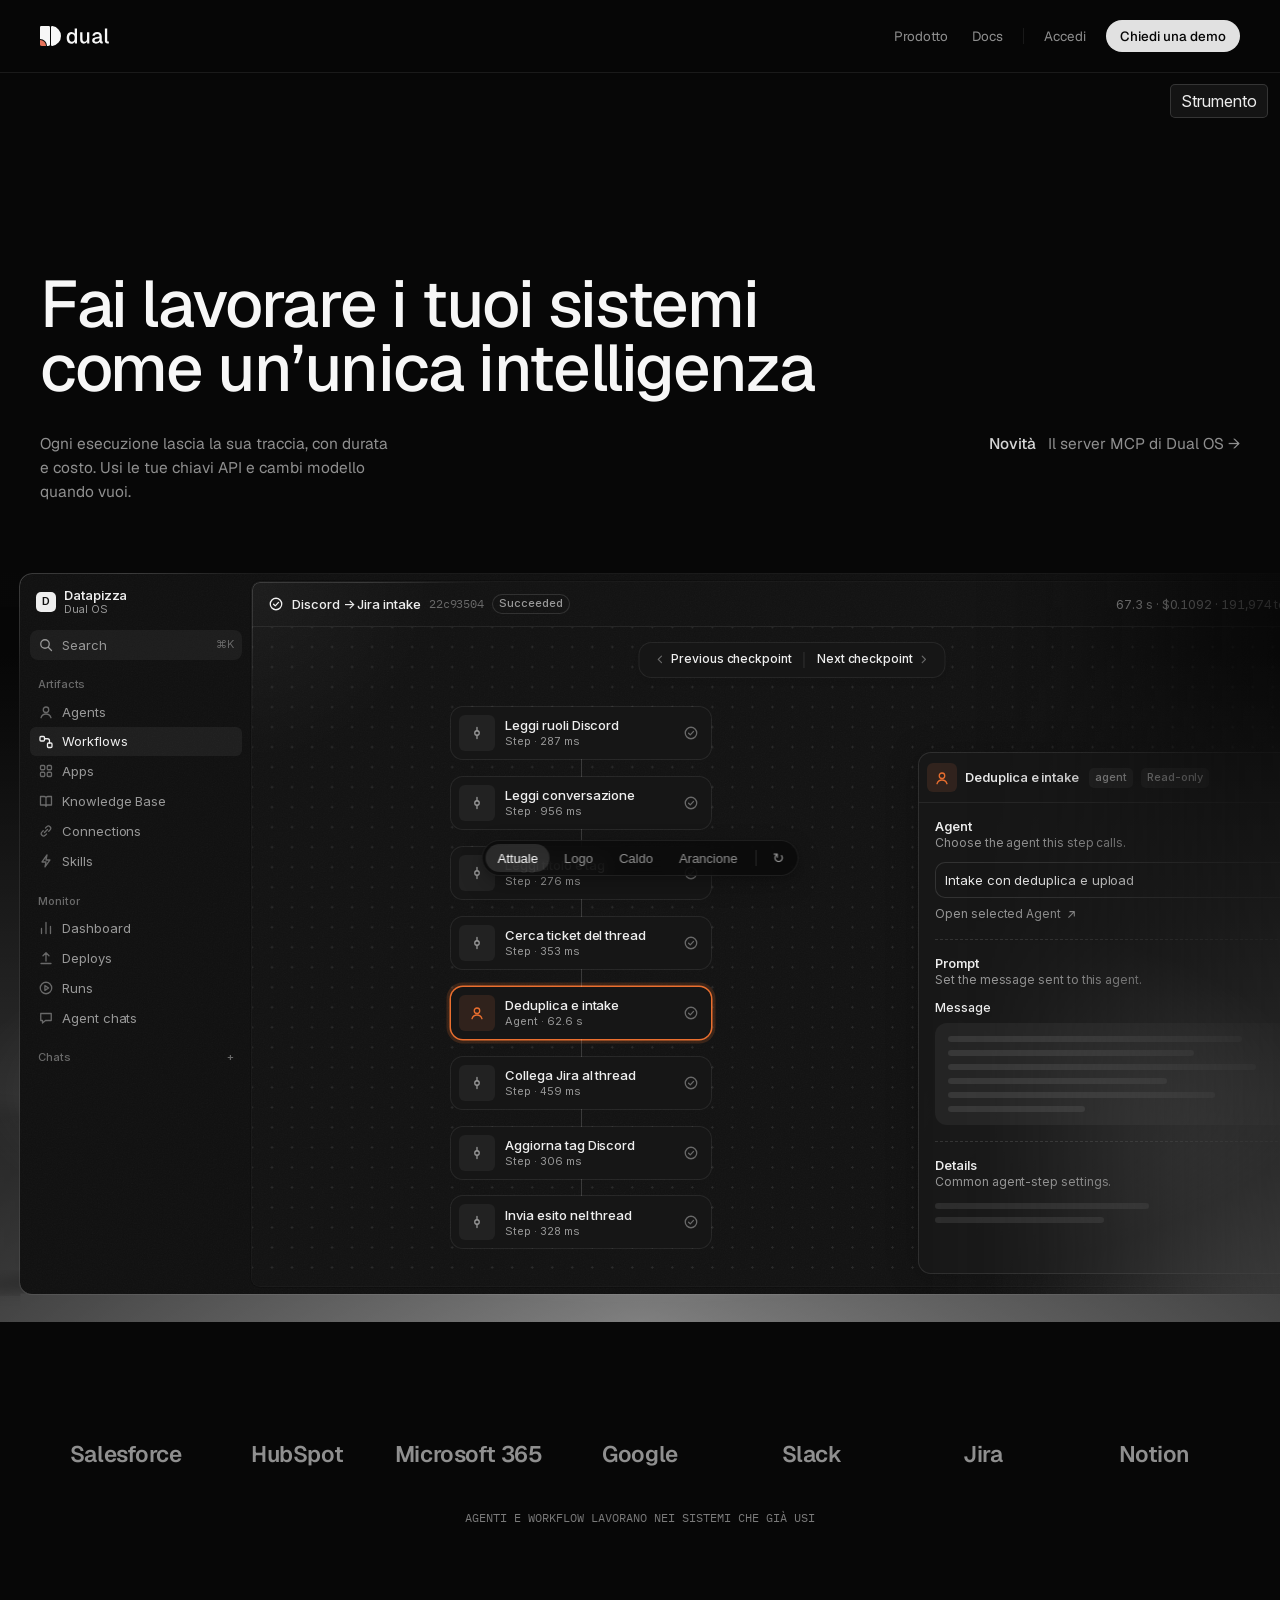
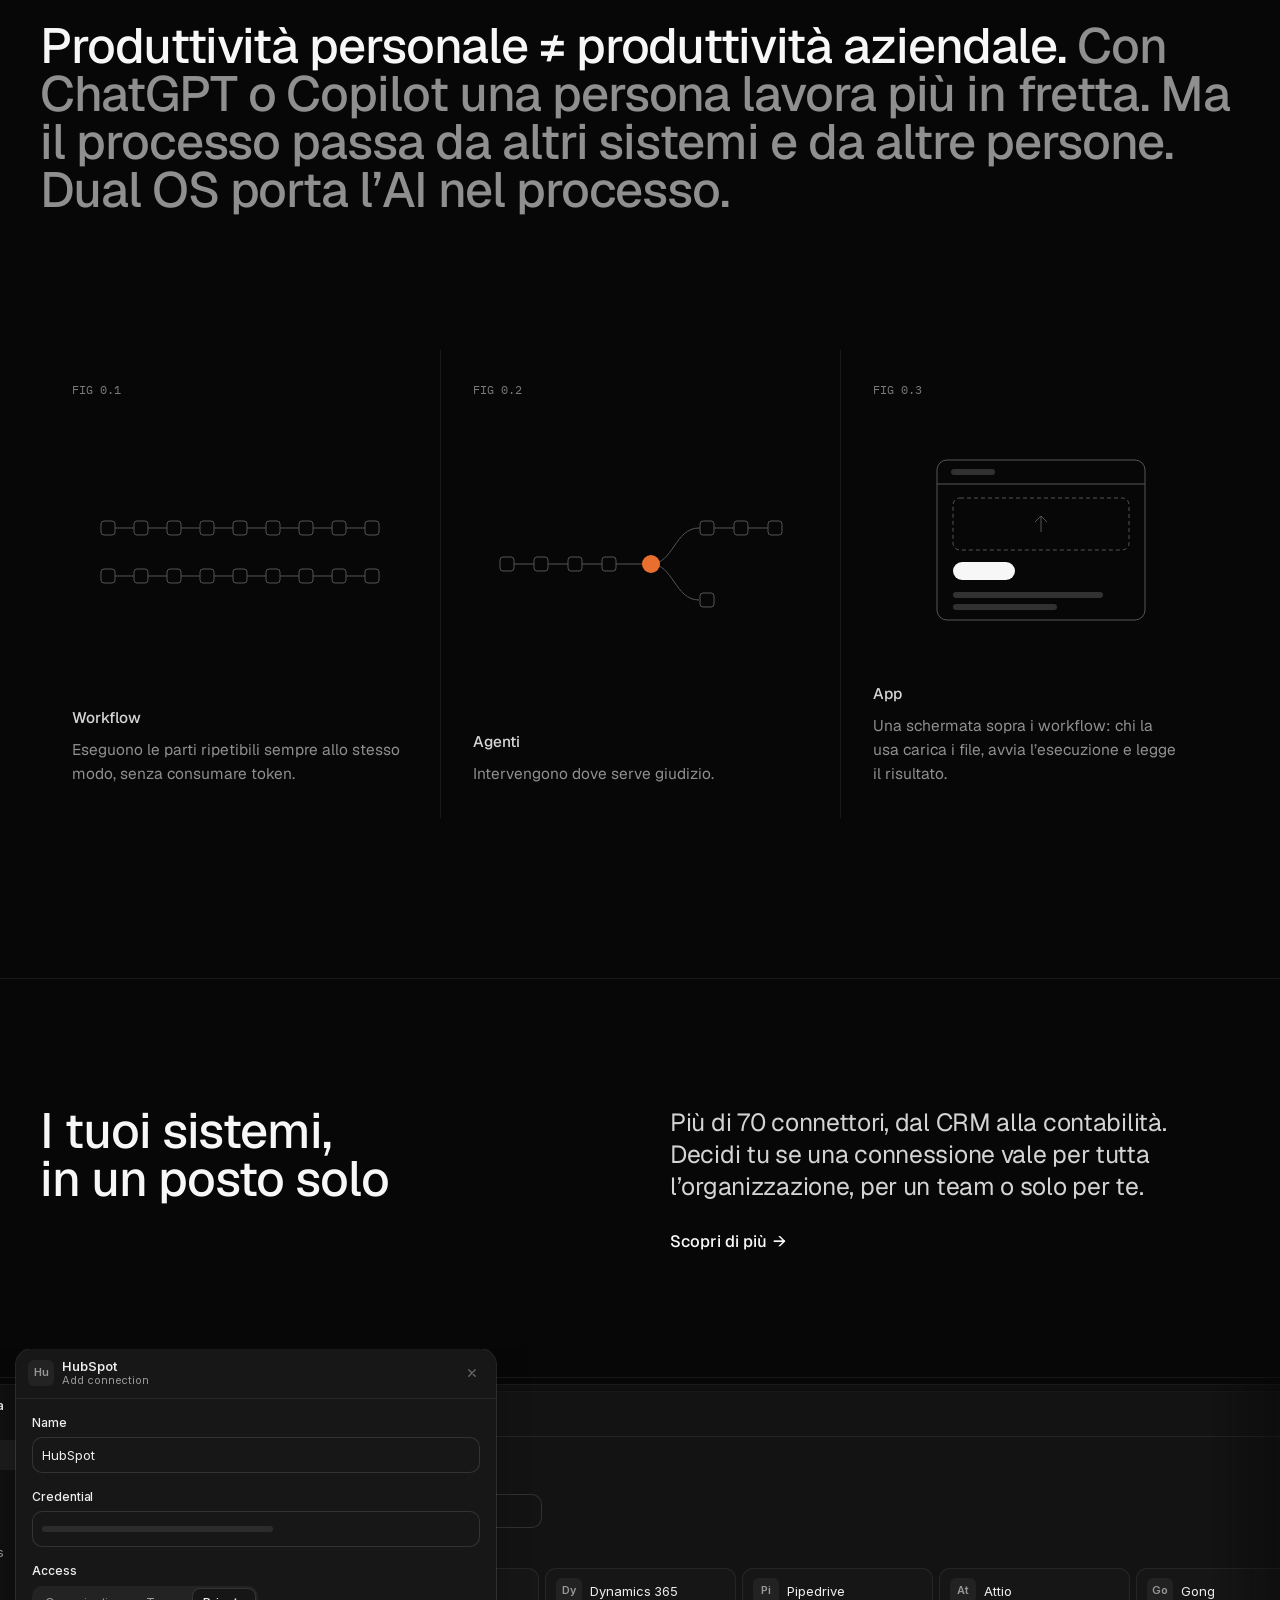
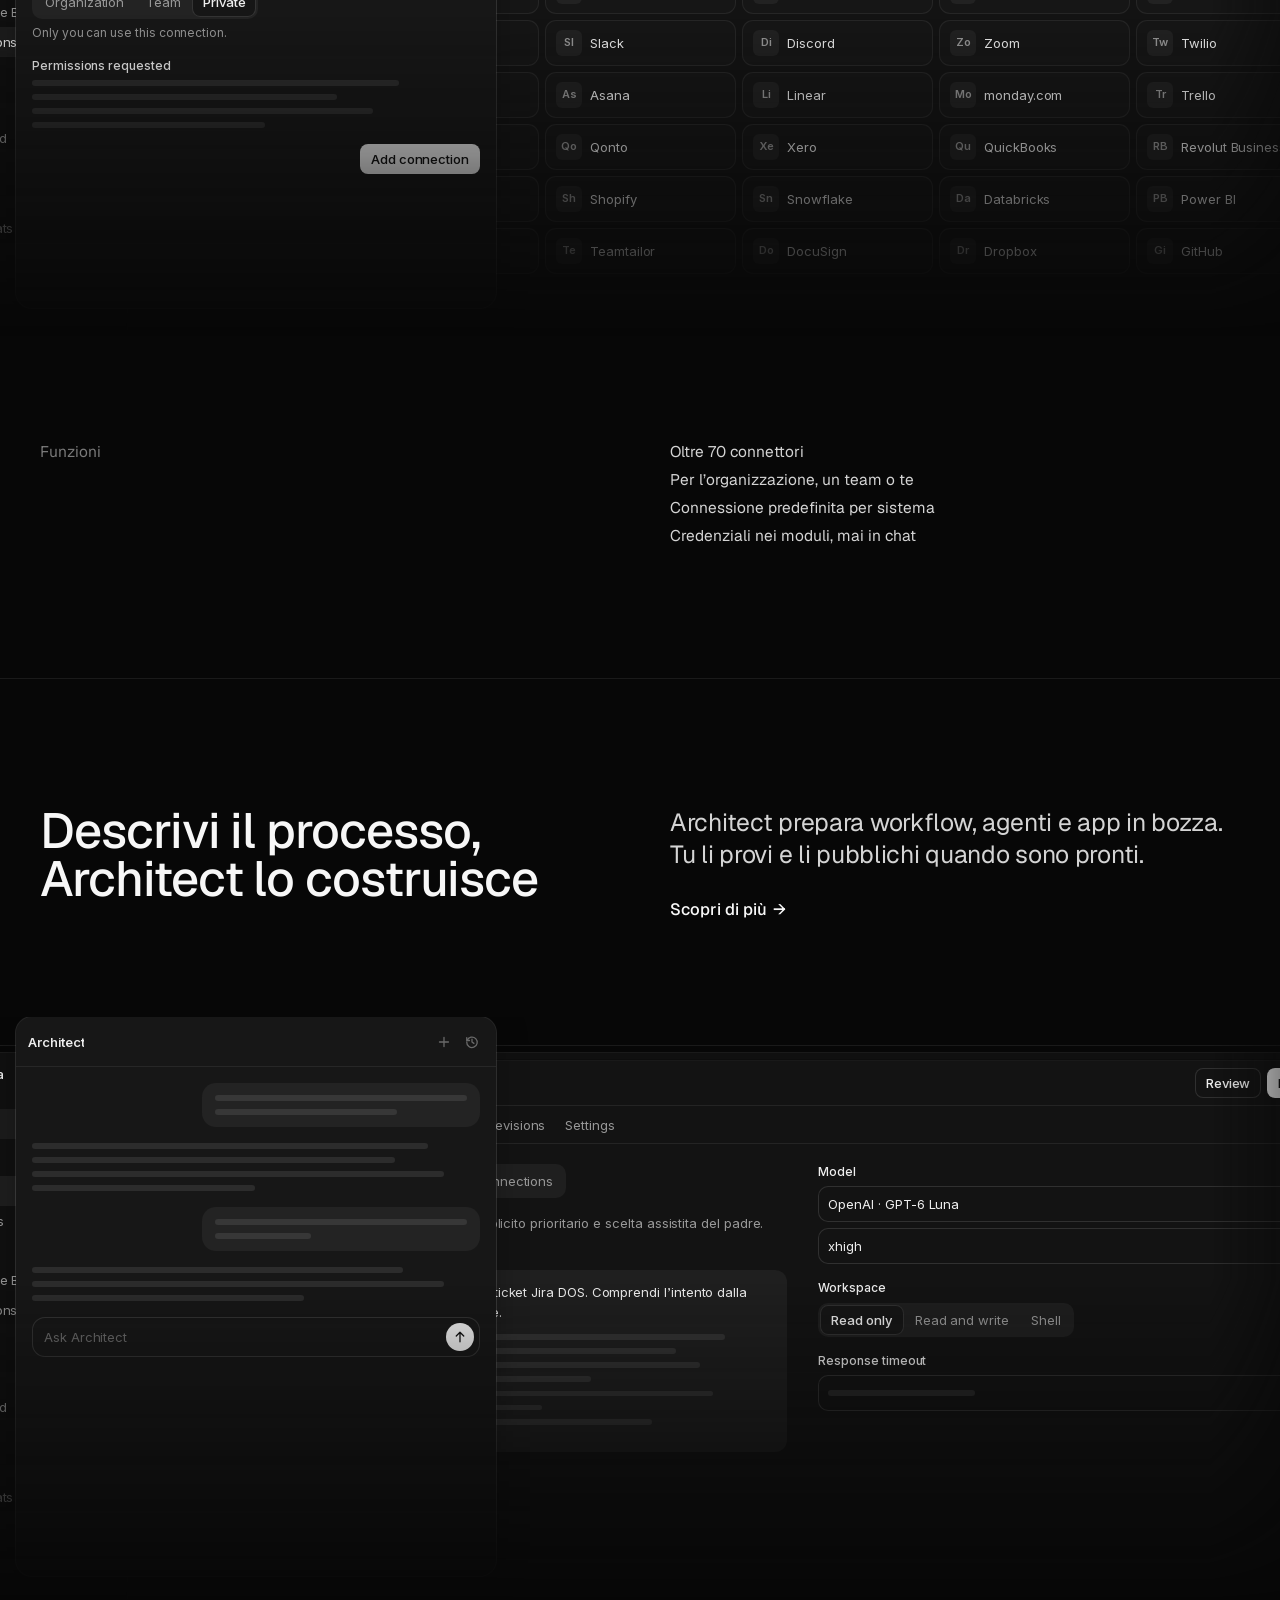
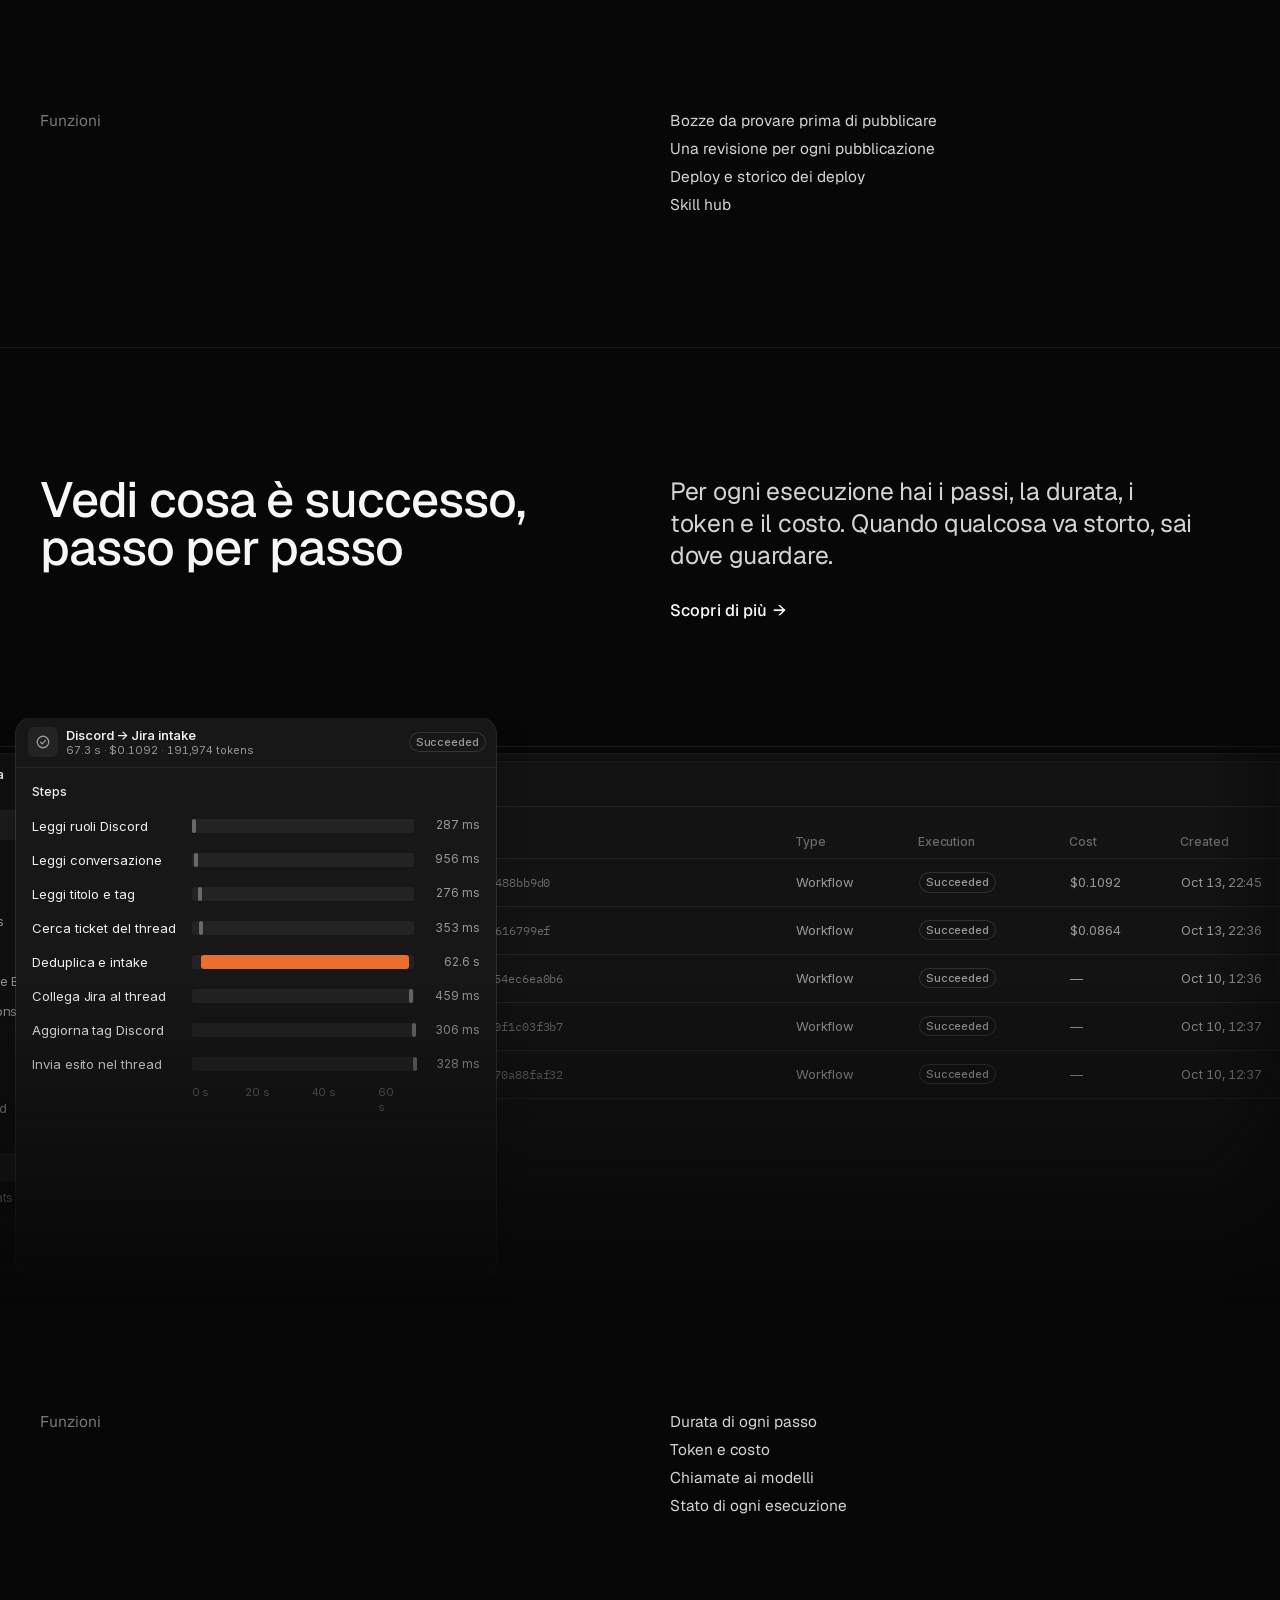
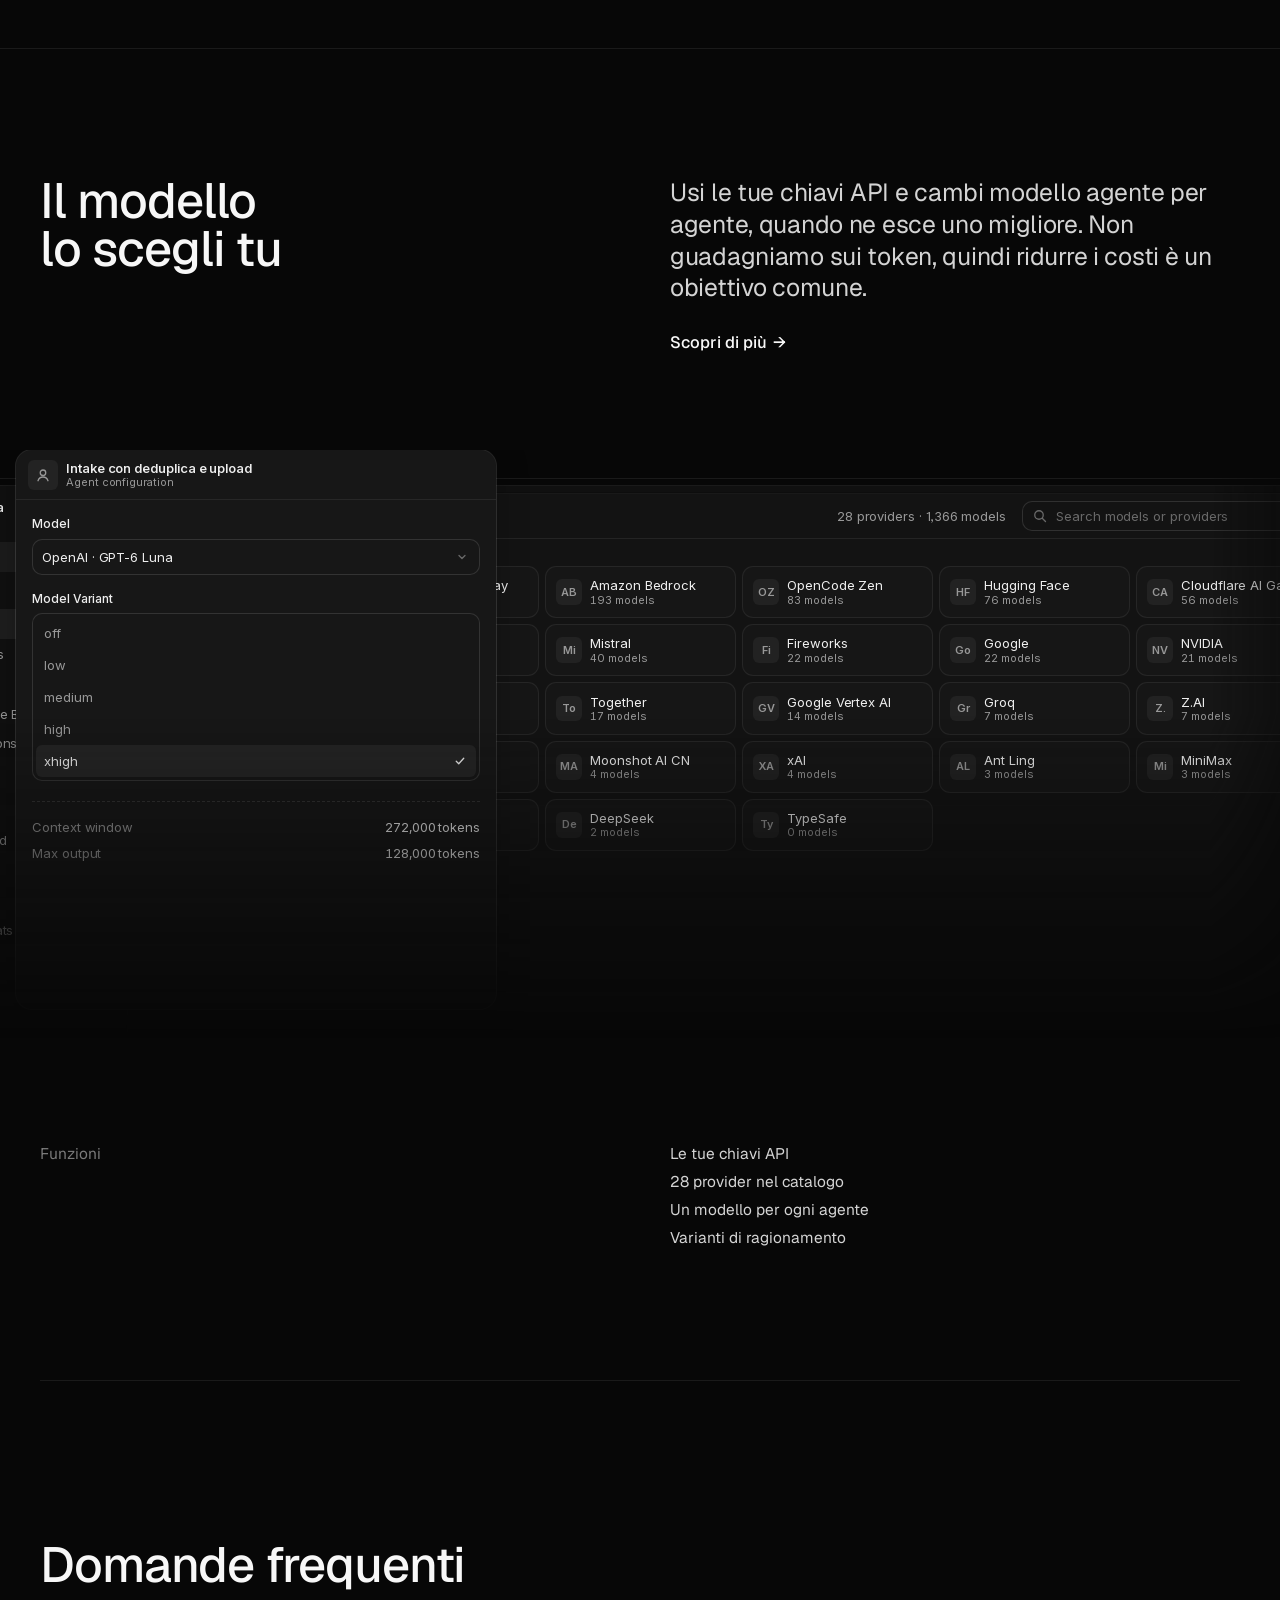
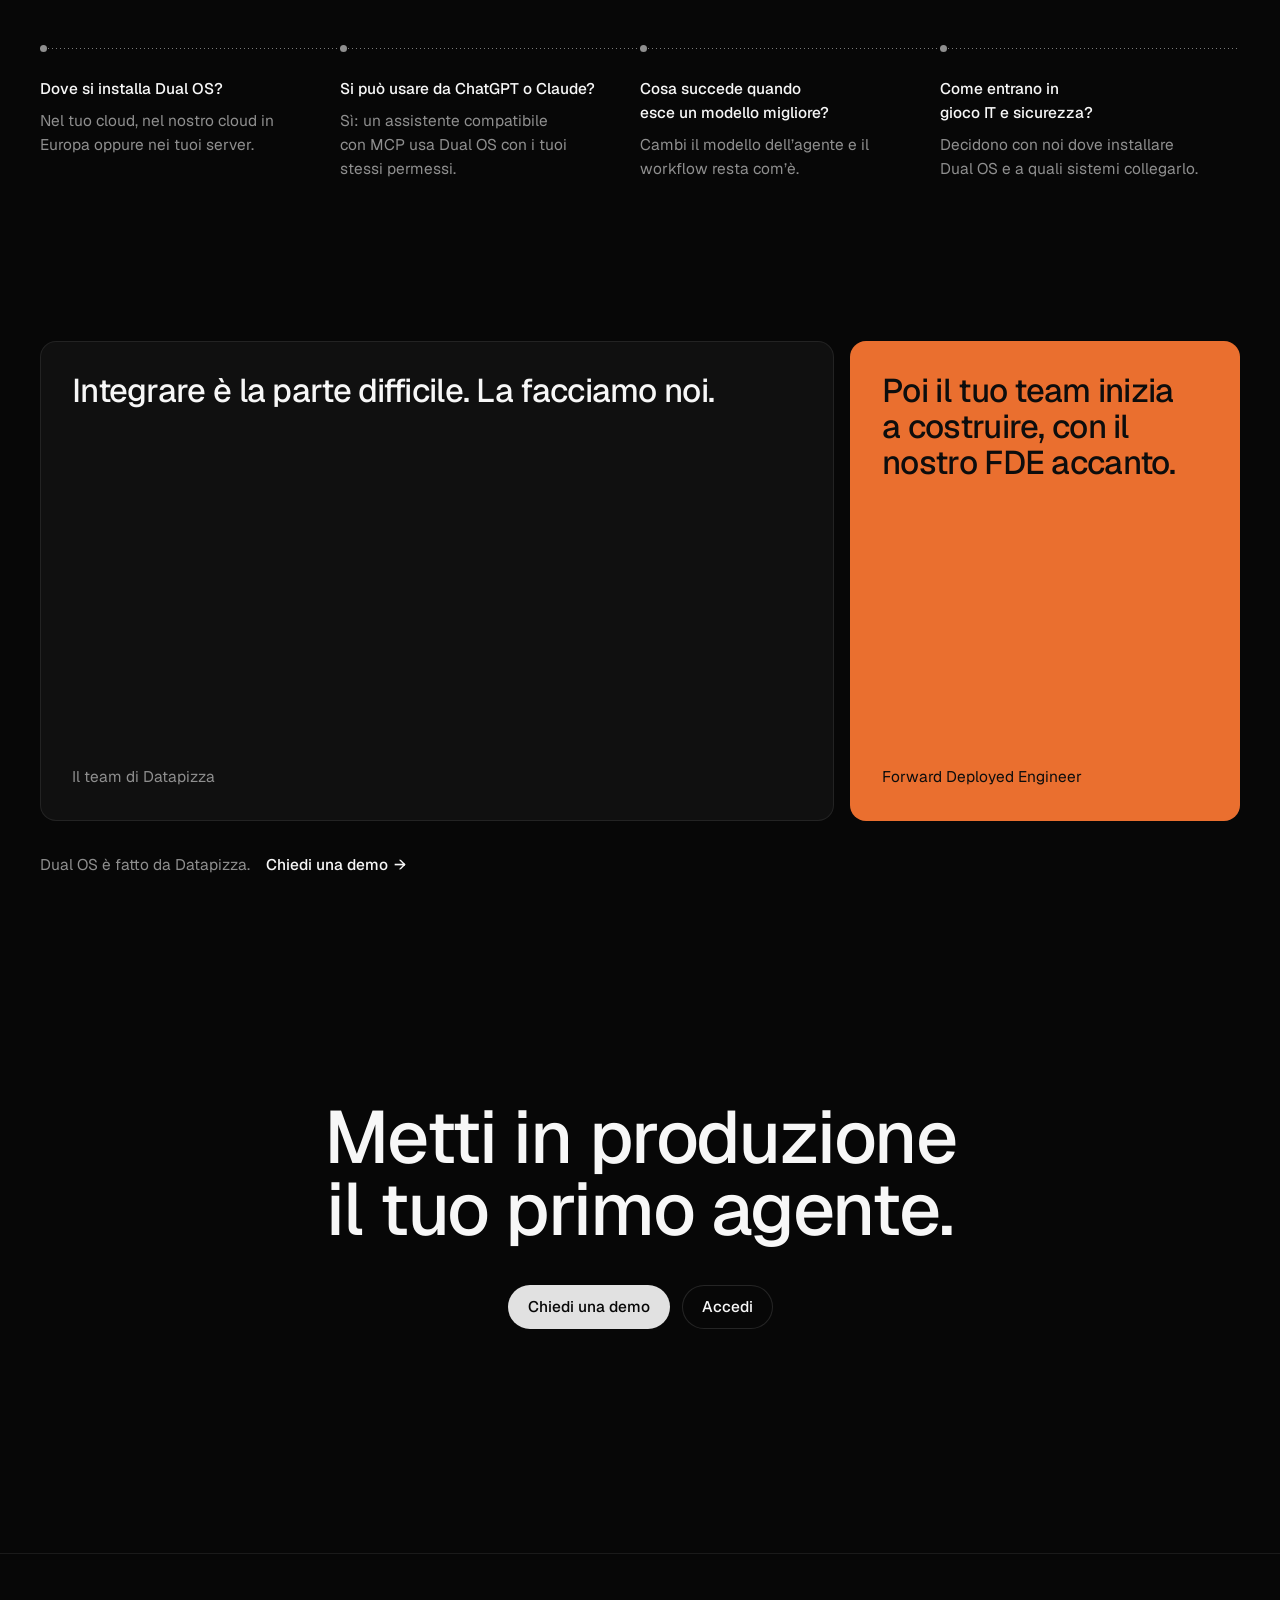
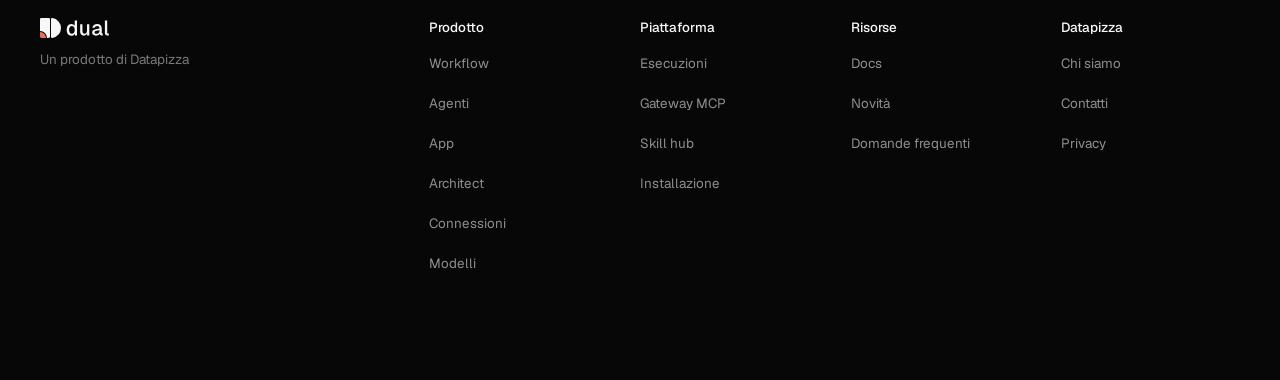
==== commit 2df2b924: "Scuro by default; chiaro stays at ?modo=chiaro Co-Authored-By: Claude Opus 5.5 <noreply@anthropic.co" ====
--- a/landing-v2-hero-editoriale.html
+++ b/landing-v2-hero-editoriale.html
@@ -5,9 +5,10 @@
     <meta name="viewport" content="width=device-width, initial-scale=1, viewport-fit=cover" />
     <meta name="robots" content="noindex" />
     <title>Hero editoriale · Landing V2 (prototipo)</title>
-    <!-- Scuro paints dark from the first frame, before the script and its CSS arrive: ?v= picks the
-         palette and &modo= the mode as initialConfig does (config.ts lists the palettes in this
-         order), and main.tsx keeps both in sync. Attuale's dark page is below the logo's black. -->
+    <!-- Scuro, the default, paints dark from the first frame, before the script and its CSS arrive:
+         ?v= picks the palette and &modo= the mode as initialConfig does (config.ts lists the palettes
+         in this order), and main.tsx keeps both in sync. Attuale's dark page is below the logo's
+         black. -->
     <script>
       {
         const params = new URLSearchParams(location.search);
@@ -16,7 +17,7 @@
         const index = Number.isNaN(v) ? 0 : v - 1;
         const html = document.documentElement;
         html.dataset.palette = palettes[((index % 4) + 4) % 4];
-        html.dataset.mode = params.get("modo") === "scuro" ? "scuro" : "chiaro";
+        html.dataset.mode = params.get("modo") === "chiaro" ? "chiaro" : "scuro";
       }
     </script>
     <style>html[data-mode=scuro],html[data-mode=scuro] body{--lightningcss-light: ;--lightningcss-dark:initial;color-scheme:dark;background:oklch(18.2% 0 0)}html[data-mode=scuro][data-palette=attuale],html[data-mode=scuro][data-palette=attuale] body{background:oklch(13% 0 0)}</style>
@@ -41,7 +42,7 @@
       type="font/woff2"
       crossorigin
     />
-    <script type="module" crossorigin src="./assets/landing-v2-hero-editoriale-BkJGjYr-.js"></script>
+    <script type="module" crossorigin src="./assets/landing-v2-hero-editoriale-BJnN2WzN.js"></script>
     <link rel="stylesheet" crossorigin href="./assets/landing-v2-hero-editoriale-_0-2fu1b.css">
   </head>
   <body>
